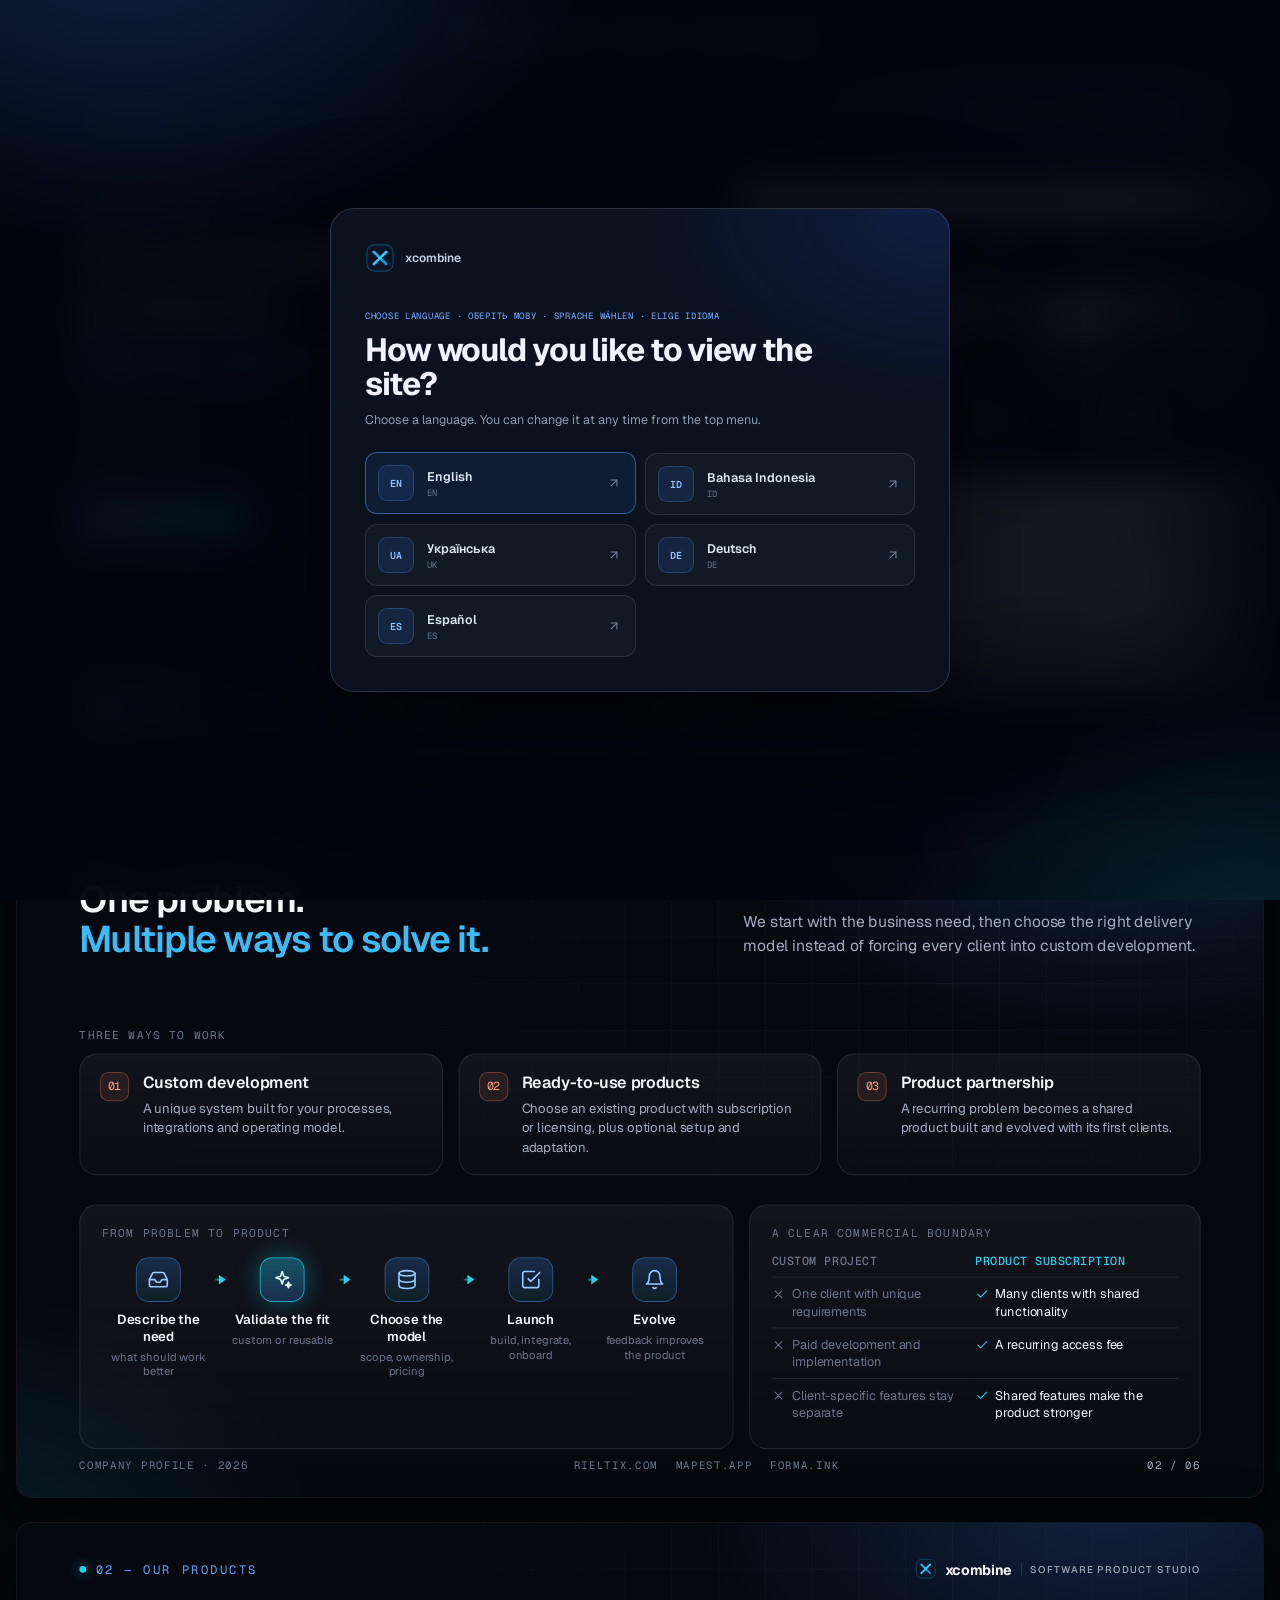
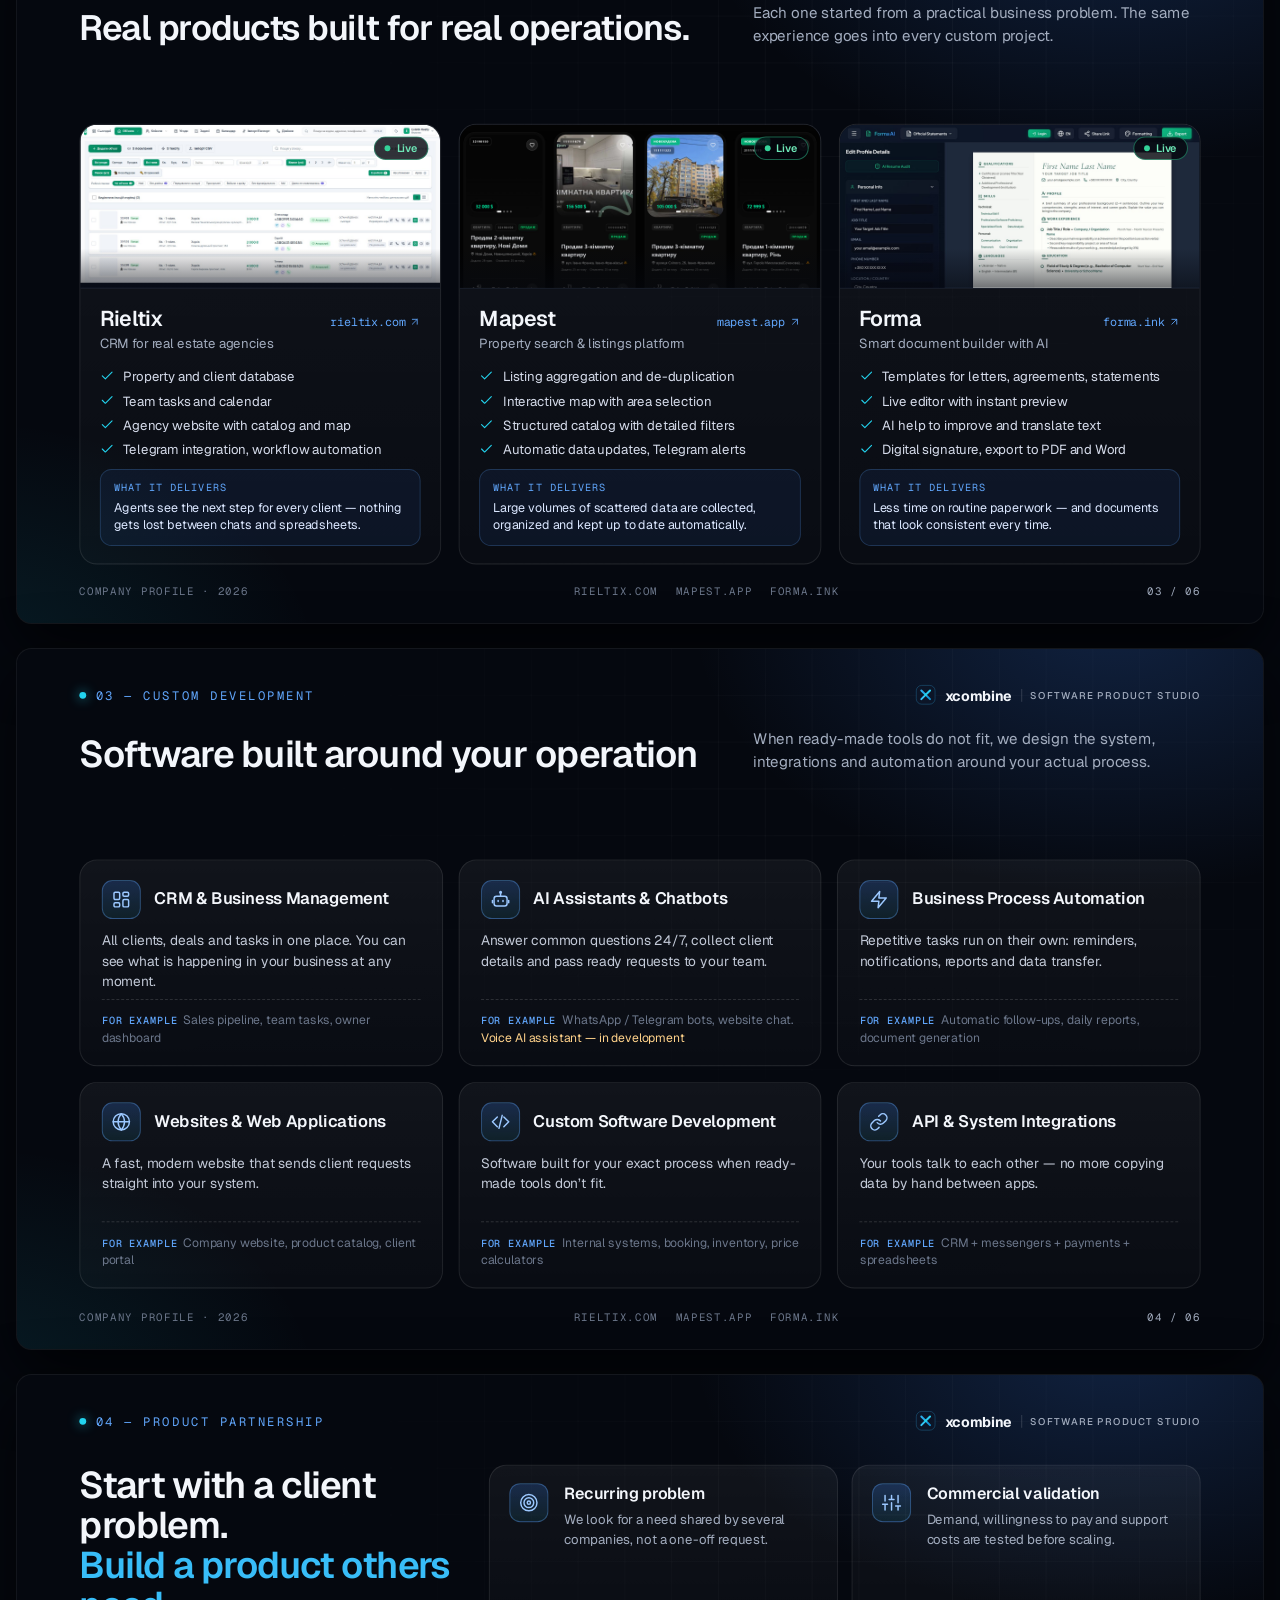
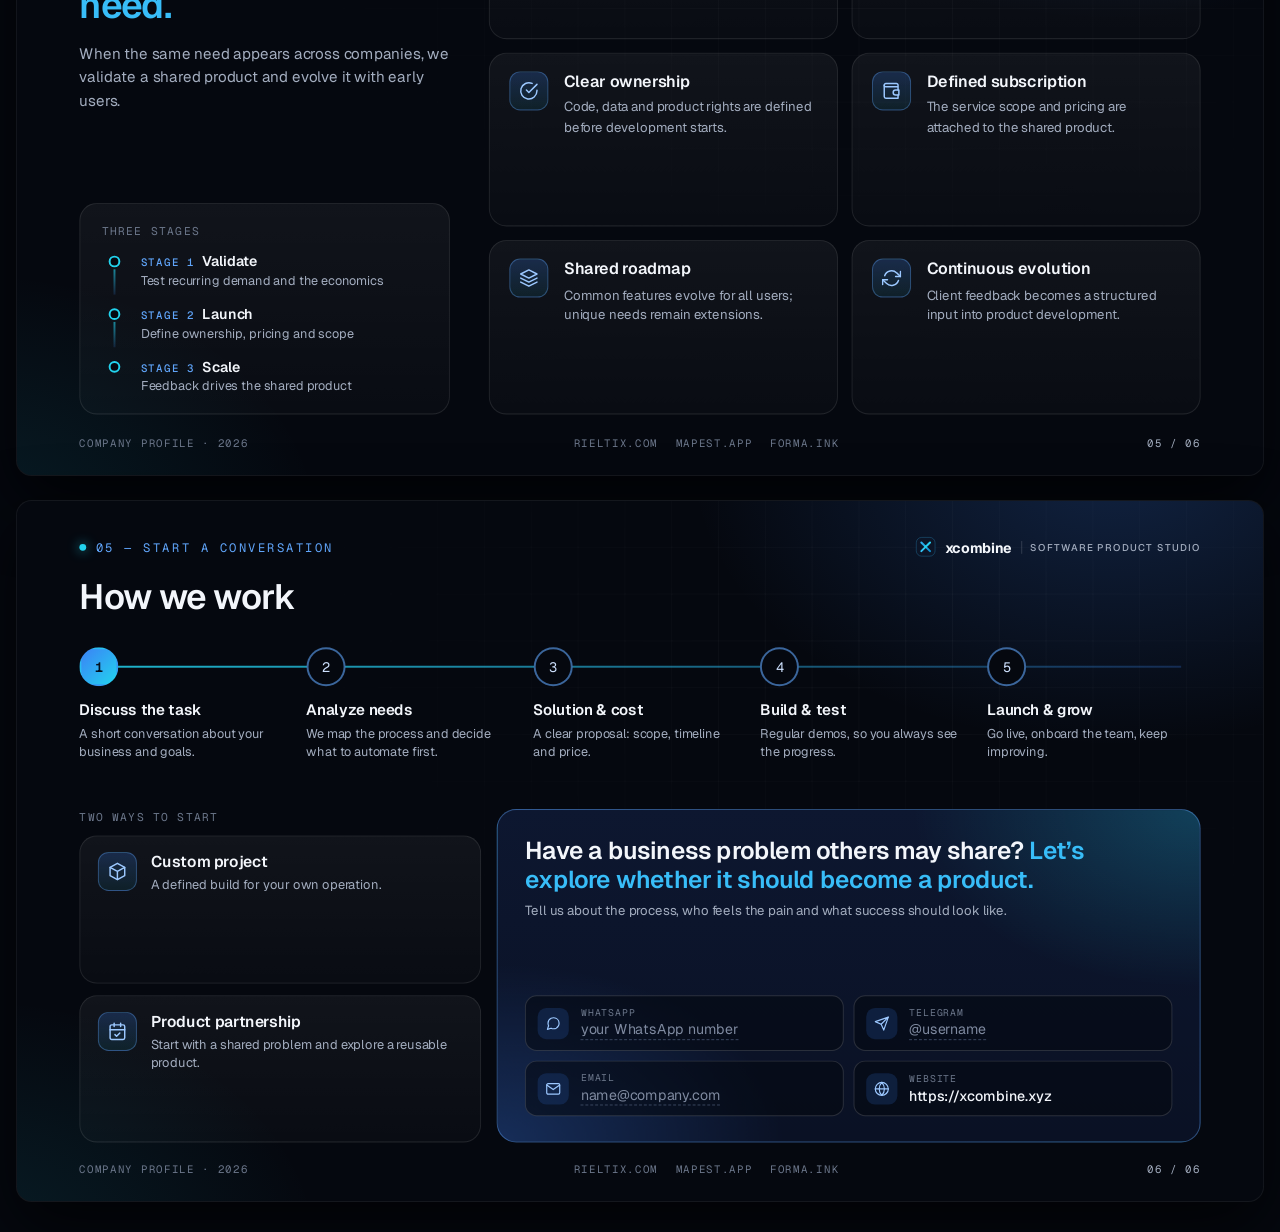
==== site/index.html @ 9ecd9ad3 "Reposition site as a software product studio" ====
<!doctype html>
<html lang="en"><head><meta charset="utf-8">
<meta name="viewport" content="width=device-width, initial-scale=1.0">
<title>xcombine — Company Profile (EN)</title>
<meta name="theme-color" content="#05080f">
<meta name="description" content="Explore ready-to-use software, order a custom solution, or help shape a new product built around your industry&#x27;s needs.">
<meta name="robots" content="index,follow,max-image-preview:large,max-snippet:-1,max-video-preview:-1">
<link rel="canonical" href="https://xcombine.xyz/">
<link rel="icon" href="assets/favicon.svg" type="image/svg+xml">
<link rel="manifest" href="assets/site.webmanifest">
<meta property="og:type" content="website">
<meta property="og:site_name" content="xcombine">
<meta property="og:title" content="xcombine — Company Profile (EN)">
<meta property="og:description" content="Explore ready-to-use software, order a custom solution, or help shape a new product built around your industry&#x27;s needs.">
<meta property="og:url" content="https://xcombine.xyz/">
<meta property="og:image" content="https://xcombine.xyz/assets/web/rieltix_crm.jpg">
<meta property="og:locale" content="en_US">
<meta name="twitter:card" content="summary_large_image">
<meta name="twitter:title" content="xcombine — Company Profile (EN)">
<meta name="twitter:description" content="Explore ready-to-use software, order a custom solution, or help shape a new product built around your industry&#x27;s needs.">
<meta name="twitter:image" content="https://xcombine.xyz/assets/web/rieltix_crm.jpg">
<link rel="alternate" hreflang="en" href="https://xcombine.xyz/"><link rel="alternate" hreflang="id" href="https://xcombine.xyz/id.html"><link rel="alternate" hreflang="uk" href="https://xcombine.xyz/uk.html"><link rel="alternate" hreflang="de" href="https://xcombine.xyz/de.html"><link rel="alternate" hreflang="es" href="https://xcombine.xyz/es.html"><link rel="alternate" hreflang="x-default" href="https://xcombine.xyz/">
<link rel="preconnect" href="https://fonts.googleapis.com"><link rel="preconnect" href="https://fonts.gstatic.com" crossorigin>
<link href="https://fonts.googleapis.com/css2?family=Geist:wght@300..800&family=Geist+Mono:wght@400;500;600&display=swap" rel="stylesheet">
<link rel="stylesheet" href="assets/style.css">
<link rel="stylesheet" href="assets/web.css">
<link rel="stylesheet" href="assets/editor.css">
</head>
<body>

<nav class="web-bar">
  <label class="language-select-wrap">
    <span class="sr-only">Language / Мова / Sprache / Idioma</span>
    <select id="language-select" aria-label="Language"><option value="index.html" data-code="en" selected>English</option><option value="id.html" data-code="id">Bahasa Indonesia</option><option value="uk.html" data-code="uk">Українська</option><option value="de.html" data-code="de">Deutsch</option><option value="es.html" data-code="es">Español</option></select>
  </label>
  <span class="sep"></span>
  <button type="button" id="edit-profile"><svg class="" viewBox="0 0 24 24" fill="none" stroke="currentColor" stroke-width="1.8" stroke-linecap="round" stroke-linejoin="round"><path d="M4 21v-7M4 10V3M12 21v-9M12 8V3M20 21v-5M20 12V3M1 14h6M9 8h6M17 16h6"/></svg><span>Edit</span></button>
  <span class="sep"></span>
  <button type="button" id="download-pdf" title="Откроется диалог печати. Выберите «Сохранить как PDF»."><svg class="" viewBox="0 0 24 24" fill="none" stroke="currentColor" stroke-width="1.8" stroke-linecap="round" stroke-linejoin="round"><path d="M21 15v4a2 2 0 0 1-2 2H5a2 2 0 0 1-2-2v-4"/><polyline points="7 10 12 15 17 10"/><line x1="12" y1="15" x2="12" y2="3"/></svg><span>PDF</span></button>
  <button type="button" id="download-word"><svg class="" viewBox="0 0 24 24" fill="none" stroke="currentColor" stroke-width="1.8" stroke-linecap="round" stroke-linejoin="round"><path d="M21 15v4a2 2 0 0 1-2 2H5a2 2 0 0 1-2-2v-4"/><polyline points="7 10 12 15 17 10"/><line x1="12" y1="15" x2="12" y2="3"/></svg><span>Word</span></button>
  <span class="sep"></span><a class="btn-cta" id="whatsapp-cta" hidden target="_blank" rel="noopener"><svg class="" viewBox="0 0 24 24" fill="none" stroke="currentColor" stroke-width="1.8" stroke-linecap="round" stroke-linejoin="round"><path d="M21 11.5a8.38 8.38 0 0 1-.9 3.8 8.5 8.5 0 0 1-7.6 4.7 8.38 8.38 0 0 1-3.8-.9L3 21l1.9-5.7a8.38 8.38 0 0 1-.9-3.8 8.5 8.5 0 0 1 4.7-7.6 8.38 8.38 0 0 1 3.8-.9h.5a8.48 8.48 0 0 1 8 8v.5z"/></svg><span>Chat on WhatsApp</span></a>
</nav>

<main class="deck-container">
  
<section class="page cover">
  <div class="bg-glow"></div><div class="bg-grid"></div>
  <header class="top"><div class="mark"><svg viewBox="0 0 32 32" fill="none" xmlns="http://www.w3.org/2000/svg"><defs><linearGradient id="xc-a" x1="4" y1="4" x2="28" y2="28" gradientUnits="userSpaceOnUse"><stop offset="0%" stop-color="#38bdf8"/><stop offset="100%" stop-color="#0284c7"/></linearGradient><linearGradient id="xc-b" x1="28" y1="4" x2="4" y2="28" gradientUnits="userSpaceOnUse"><stop offset="0%" stop-color="#22d3ee"/><stop offset="100%" stop-color="#38bdf8"/></linearGradient></defs><rect x="2" y="2" width="28" height="28" rx="8" fill="#0c1527" stroke="rgba(56, 189, 248, 0.3)" stroke-width="1.2"/><path d="M9.5 9.5L22.5 22.5" stroke="url(#xc-a)" stroke-width="3" stroke-linecap="round"/><path d="M22.5 9.5L18 14" stroke="url(#xc-b)" stroke-width="3" stroke-linecap="round"/><path d="M14 18L9.5 22.5" stroke="url(#xc-b)" stroke-width="3" stroke-linecap="round"/><circle cx="16" cy="16" r="2.2" fill="#22d3ee"/></svg><span class="brand-name">xcombine</span><span class="submark">software product studio</span></div>
    <div class="eyebrow" data-cover-eyebrow>Software · AI · Automation</div></header>
  <div class="left">
    <span class="chip"><span class="dot"></span>Software Product Studio</span>
    <h1 class="h1 long">Your business has a problem.<br><span class="grad">We build the solution.</span></h1>
    <div class="sub">Products / Engineering / Automation</div>
    <p class="lead">Explore ready-to-use software, order a custom solution, or help shape a new product built around your industry&#x27;s needs.</p>
    <div class="cover-actions">
      <a class="cover-button primary" href="#contact"><span data-cover-cta-primary>Discuss your idea</span><svg class="" viewBox="0 0 24 24" fill="none" stroke="currentColor" stroke-width="1.8" stroke-linecap="round" stroke-linejoin="round"><path d="M7 17 17 7"/><path d="M7 7h10v10"/></svg></a>
      <a class="cover-button secondary" href="#products"><span data-cover-cta-secondary>Explore products</span></a>
    </div>
    <div class="cover-trust"><span class="dot"></span><span data-cover-trust>Built for real operations. Designed to evolve.</span></div>
  </div>
  <div class="collage">
    <div class="frame f1"><div class="bar"><i></i><i></i><i></i><span>rieltix.com · catalog</span></div>
      <img src="assets/web/rieltix_site.jpg" alt="Rieltix"></div>
    <div class="frame f2"><div class="bar"><i></i><i></i><i></i><span>rieltix.com · CRM</span></div>
      <img src="assets/web/rieltix_crm.jpg" alt="Rieltix CRM"></div>
    <div class="phone ph"><img src="assets/web/mapest_mobile.jpg" alt="Mapest"></div>
  </div>
  <div class="fade-r"></div><div class="fade-b"></div>
  <div class="products"><div class="label">Ready-to-use products</div><div class="row"><a class="pill" href="https://rieltix.com/"><span class="pm r">R</span><span><b>Rieltix</b><small>Real estate CRM · rieltix.com</small></span><svg class="" viewBox="0 0 24 24" fill="none" stroke="currentColor" stroke-width="1.8" stroke-linecap="round" stroke-linejoin="round"><path d="M7 17 17 7"/><path d="M7 7h10v10"/></svg></a><a class="pill" href="https://mapest.app/"><span class="pm m">M</span><span><b>Mapest</b><small>Property platform · mapest.app</small></span><svg class="" viewBox="0 0 24 24" fill="none" stroke="currentColor" stroke-width="1.8" stroke-linecap="round" stroke-linejoin="round"><path d="M7 17 17 7"/><path d="M7 7h10v10"/></svg></a><a class="pill" href="https://forma.ink/"><span class="pm f">F</span><span><b>Forma</b><small>AI documents · forma.ink</small></span><svg class="" viewBox="0 0 24 24" fill="none" stroke="currentColor" stroke-width="1.8" stroke-linecap="round" stroke-linejoin="round"><path d="M7 17 17 7"/><path d="M7 7h10v10"/></svg></a></div></div>
</section>
<section class="page p2"><div class="bg-glow"></div><div class="bg-grid"></div><header class="top"><div class="eyebrow"><span class="dot"></span>01 — How we solve it</div><div class="mark"><svg viewBox="0 0 32 32" fill="none" xmlns="http://www.w3.org/2000/svg"><defs><linearGradient id="xc-a" x1="4" y1="4" x2="28" y2="28" gradientUnits="userSpaceOnUse"><stop offset="0%" stop-color="#38bdf8"/><stop offset="100%" stop-color="#0284c7"/></linearGradient><linearGradient id="xc-b" x1="28" y1="4" x2="4" y2="28" gradientUnits="userSpaceOnUse"><stop offset="0%" stop-color="#22d3ee"/><stop offset="100%" stop-color="#38bdf8"/></linearGradient></defs><rect x="2" y="2" width="28" height="28" rx="8" fill="#0c1527" stroke="rgba(56, 189, 248, 0.3)" stroke-width="1.2"/><path d="M9.5 9.5L22.5 22.5" stroke="url(#xc-a)" stroke-width="3" stroke-linecap="round"/><path d="M22.5 9.5L18 14" stroke="url(#xc-b)" stroke-width="3" stroke-linecap="round"/><path d="M14 18L9.5 22.5" stroke="url(#xc-b)" stroke-width="3" stroke-linecap="round"/><circle cx="16" cy="16" r="2.2" fill="#22d3ee"/></svg><span class="brand-name">xcombine</span><span class="submark">software product studio</span></div></header>
  <div class="head">
    <h2 class="h2">One problem.<br><span class="grad">Multiple ways to solve it.</span></h2>
    <p class="lead">We start with the business need, then choose the right delivery model instead of forcing every client into custom development.</p>
  </div>
  <div class="problems"><div class="label">Three ways to work</div><div class="grid"><div class="card prob"><span class="n">01</span><div><div class="h3">Custom development</div><p class="body">A unique system built for your processes, integrations and operating model.</p></div></div><div class="card prob"><span class="n">02</span><div><div class="h3">Ready-to-use products</div><p class="body">Choose an existing product with subscription or licensing, plus optional setup and adaptation.</p></div></div><div class="card prob"><span class="n">03</span><div><div class="h3">Product partnership</div><p class="body">A recurring problem becomes a shared product built and evolved with its first clients.</p></div></div></div></div>
  <div class="bottom">
    <div class="card flowcard"><div class="label">From problem to product</div><div class="flow"><div class="node"><div class="icon"><svg class="" viewBox="0 0 24 24" fill="none" stroke="currentColor" stroke-width="1.8" stroke-linecap="round" stroke-linejoin="round"><polyline points="22 12 16 12 14 15 10 15 8 12 2 12"/><path d="M5.45 5.11 2 12v6a2 2 0 0 0 2 2h16a2 2 0 0 0 2-2v-6l-3.45-6.89A2 2 0 0 0 16.76 4H7.24a2 2 0 0 0-1.79 1.11z"/></svg></div><b>Describe the need</b><small>what should work better</small></div><div class="arrow"></div><div class="node hl"><div class="icon"><svg class="" viewBox="0 0 24 24" fill="none" stroke="currentColor" stroke-width="1.8" stroke-linecap="round" stroke-linejoin="round"><path d="M12 3l1.8 5.2L19 10l-5.2 1.8L12 17l-1.8-5.2L5 10l5.2-1.8z"/><path d="M19 15l.8 2.2L22 18l-2.2.8L19 21l-.8-2.2L16 18l2.2-.8z"/></svg></div><b>Validate the fit</b><small>custom or reusable</small></div><div class="arrow"></div><div class="node"><div class="icon"><svg class="" viewBox="0 0 24 24" fill="none" stroke="currentColor" stroke-width="1.8" stroke-linecap="round" stroke-linejoin="round"><ellipse cx="12" cy="5" rx="9" ry="3"/><path d="M21 12c0 1.66-4 3-9 3s-9-1.34-9-3"/><path d="M3 5v14c0 1.66 4 3 9 3s9-1.34 9-3V5"/></svg></div><b>Choose the model</b><small>scope, ownership, pricing</small></div><div class="arrow"></div><div class="node"><div class="icon"><svg class="" viewBox="0 0 24 24" fill="none" stroke="currentColor" stroke-width="1.8" stroke-linecap="round" stroke-linejoin="round"><polyline points="9 11 12 14 22 4"/><path d="M21 12v7a2 2 0 0 1-2 2H5a2 2 0 0 1-2-2V5a2 2 0 0 1 2-2h11"/></svg></div><b>Launch</b><small>build, integrate, onboard</small></div><div class="arrow"></div><div class="node"><div class="icon"><svg class="" viewBox="0 0 24 24" fill="none" stroke="currentColor" stroke-width="1.8" stroke-linecap="round" stroke-linejoin="round"><path d="M18 8A6 6 0 0 0 6 8c0 7-3 9-3 9h18s-3-2-3-9"/><path d="M13.73 21a2 2 0 0 1-3.46 0"/></svg></div><b>Evolve</b><small>feedback improves the product</small></div></div></div>
    <div class="card cmpcard"><div class="label">A clear commercial boundary</div>
      <table class="cmp"><tr><th>Custom project</th><th class="good">Product subscription</th></tr><tr><td class="bad"><span><svg class="" viewBox="0 0 24 24" fill="none" stroke="currentColor" stroke-width="1.8" stroke-linecap="round" stroke-linejoin="round"><path d="M18 6 6 18M6 6l12 12"/></svg>One client with unique requirements</span></td><td class="good"><span style="color:var(--text)"><span style="color:var(--cyan)"><svg class="" viewBox="0 0 24 24" fill="none" stroke="currentColor" stroke-width="1.8" stroke-linecap="round" stroke-linejoin="round"><polyline points="20 6 9 17 4 12"/></svg></span>Many clients with shared functionality</span></td></tr><tr><td class="bad"><span><svg class="" viewBox="0 0 24 24" fill="none" stroke="currentColor" stroke-width="1.8" stroke-linecap="round" stroke-linejoin="round"><path d="M18 6 6 18M6 6l12 12"/></svg>Paid development and implementation</span></td><td class="good"><span style="color:var(--text)"><span style="color:var(--cyan)"><svg class="" viewBox="0 0 24 24" fill="none" stroke="currentColor" stroke-width="1.8" stroke-linecap="round" stroke-linejoin="round"><polyline points="20 6 9 17 4 12"/></svg></span>A recurring access fee</span></td></tr><tr><td class="bad"><span><svg class="" viewBox="0 0 24 24" fill="none" stroke="currentColor" stroke-width="1.8" stroke-linecap="round" stroke-linejoin="round"><path d="M18 6 6 18M6 6l12 12"/></svg>Client-specific features stay separate</span></td><td class="good"><span style="color:var(--text)"><span style="color:var(--cyan)"><svg class="" viewBox="0 0 24 24" fill="none" stroke="currentColor" stroke-width="1.8" stroke-linecap="round" stroke-linejoin="round"><polyline points="20 6 9 17 4 12"/></svg></span>Shared features make the product stronger</span></td></tr></table></div>
  </div>
<footer class="foot"><span>Company Profile · 2026</span><span class="links"><a href="https://rieltix.com/">rieltix.com</a><a href="https://mapest.app/">mapest.app</a><a href="https://forma.ink/">forma.ink</a></span><span class="num">02 / 06</span></footer></section>
<section class="page p3" id="products" data-product-page="0"><div class="bg-glow"></div><div class="bg-grid"></div><header class="top"><div class="eyebrow"><span class="dot"></span>02 — Our products</div><div class="mark"><svg viewBox="0 0 32 32" fill="none" xmlns="http://www.w3.org/2000/svg"><defs><linearGradient id="xc-a" x1="4" y1="4" x2="28" y2="28" gradientUnits="userSpaceOnUse"><stop offset="0%" stop-color="#38bdf8"/><stop offset="100%" stop-color="#0284c7"/></linearGradient><linearGradient id="xc-b" x1="28" y1="4" x2="4" y2="28" gradientUnits="userSpaceOnUse"><stop offset="0%" stop-color="#22d3ee"/><stop offset="100%" stop-color="#38bdf8"/></linearGradient></defs><rect x="2" y="2" width="28" height="28" rx="8" fill="#0c1527" stroke="rgba(56, 189, 248, 0.3)" stroke-width="1.2"/><path d="M9.5 9.5L22.5 22.5" stroke="url(#xc-a)" stroke-width="3" stroke-linecap="round"/><path d="M22.5 9.5L18 14" stroke="url(#xc-b)" stroke-width="3" stroke-linecap="round"/><path d="M14 18L9.5 22.5" stroke="url(#xc-b)" stroke-width="3" stroke-linecap="round"/><circle cx="16" cy="16" r="2.2" fill="#22d3ee"/></svg><span class="brand-name">xcombine</span><span class="submark">software product studio</span></div></header>
  <div class="head"><h2 class="h2">Real products built for real operations.</h2><p class="lead">Each one started from a practical business problem. The same experience goes into every custom project.</p></div>
  <div class="cards" style="grid-template-columns: repeat(3, 1fr);">
    <div class="card prod">
      <a class="shot" href="https://rieltix.com/"><img src="assets/web/rieltix_crm.jpg" alt="Rieltix">
        <span class="status"><i></i>Live</span></a>
      <div class="info">
        <div class="name"><b>Rieltix</b><a href="https://rieltix.com/">rieltix.com<svg class="" viewBox="0 0 24 24" fill="none" stroke="currentColor" stroke-width="1.8" stroke-linecap="round" stroke-linejoin="round"><path d="M7 17 17 7"/><path d="M7 7h10v10"/></svg></a></div>
        <div class="tag">CRM for real estate agencies</div>
        <ul><li><svg class="" viewBox="0 0 24 24" fill="none" stroke="currentColor" stroke-width="1.8" stroke-linecap="round" stroke-linejoin="round"><polyline points="20 6 9 17 4 12"/></svg><span>Property and client database</span></li><li><svg class="" viewBox="0 0 24 24" fill="none" stroke="currentColor" stroke-width="1.8" stroke-linecap="round" stroke-linejoin="round"><polyline points="20 6 9 17 4 12"/></svg><span>Team tasks and calendar</span></li><li><svg class="" viewBox="0 0 24 24" fill="none" stroke="currentColor" stroke-width="1.8" stroke-linecap="round" stroke-linejoin="round"><polyline points="20 6 9 17 4 12"/></svg><span>Agency website with catalog and map</span></li><li><svg class="" viewBox="0 0 24 24" fill="none" stroke="currentColor" stroke-width="1.8" stroke-linecap="round" stroke-linejoin="round"><polyline points="20 6 9 17 4 12"/></svg><span>Telegram integration, workflow automation</span></li></ul>
        <div class="benefit"><span class="label">What it delivers</span>Agents see the next step for every client — nothing gets lost between chats and spreadsheets.</div>
      </div>
    </div>
    <div class="card prod">
      <a class="shot" href="https://mapest.app/"><img src="assets/web/mapest_cards.jpg" alt="Mapest">
        <span class="status"><i></i>Live</span></a>
      <div class="info">
        <div class="name"><b>Mapest</b><a href="https://mapest.app/">mapest.app<svg class="" viewBox="0 0 24 24" fill="none" stroke="currentColor" stroke-width="1.8" stroke-linecap="round" stroke-linejoin="round"><path d="M7 17 17 7"/><path d="M7 7h10v10"/></svg></a></div>
        <div class="tag">Property search &amp; listings platform</div>
        <ul><li><svg class="" viewBox="0 0 24 24" fill="none" stroke="currentColor" stroke-width="1.8" stroke-linecap="round" stroke-linejoin="round"><polyline points="20 6 9 17 4 12"/></svg><span>Listing aggregation and de-duplication</span></li><li><svg class="" viewBox="0 0 24 24" fill="none" stroke="currentColor" stroke-width="1.8" stroke-linecap="round" stroke-linejoin="round"><polyline points="20 6 9 17 4 12"/></svg><span>Interactive map with area selection</span></li><li><svg class="" viewBox="0 0 24 24" fill="none" stroke="currentColor" stroke-width="1.8" stroke-linecap="round" stroke-linejoin="round"><polyline points="20 6 9 17 4 12"/></svg><span>Structured catalog with detailed filters</span></li><li><svg class="" viewBox="0 0 24 24" fill="none" stroke="currentColor" stroke-width="1.8" stroke-linecap="round" stroke-linejoin="round"><polyline points="20 6 9 17 4 12"/></svg><span>Automatic data updates, Telegram alerts</span></li></ul>
        <div class="benefit"><span class="label">What it delivers</span>Large volumes of scattered data are collected, organized and kept up to date automatically.</div>
      </div>
    </div>
    <div class="card prod">
      <a class="shot" href="https://forma.ink/"><img src="assets/web/forma_doc.jpg" alt="Forma">
        <span class="status"><i></i>Live</span></a>
      <div class="info">
        <div class="name"><b>Forma</b><a href="https://forma.ink/">forma.ink<svg class="" viewBox="0 0 24 24" fill="none" stroke="currentColor" stroke-width="1.8" stroke-linecap="round" stroke-linejoin="round"><path d="M7 17 17 7"/><path d="M7 7h10v10"/></svg></a></div>
        <div class="tag">Smart document builder with AI</div>
        <ul><li><svg class="" viewBox="0 0 24 24" fill="none" stroke="currentColor" stroke-width="1.8" stroke-linecap="round" stroke-linejoin="round"><polyline points="20 6 9 17 4 12"/></svg><span>Templates for letters, agreements, statements</span></li><li><svg class="" viewBox="0 0 24 24" fill="none" stroke="currentColor" stroke-width="1.8" stroke-linecap="round" stroke-linejoin="round"><polyline points="20 6 9 17 4 12"/></svg><span>Live editor with instant preview</span></li><li><svg class="" viewBox="0 0 24 24" fill="none" stroke="currentColor" stroke-width="1.8" stroke-linecap="round" stroke-linejoin="round"><polyline points="20 6 9 17 4 12"/></svg><span>AI help to improve and translate text</span></li><li><svg class="" viewBox="0 0 24 24" fill="none" stroke="currentColor" stroke-width="1.8" stroke-linecap="round" stroke-linejoin="round"><polyline points="20 6 9 17 4 12"/></svg><span>Digital signature, export to PDF and Word</span></li></ul>
        <div class="benefit"><span class="label">What it delivers</span>Less time on routine paperwork — and documents that look consistent every time.</div>
      </div>
    </div></div>
<footer class="foot"><span>Company Profile · 2026</span><span class="links"><a href="https://rieltix.com/">rieltix.com</a><a href="https://mapest.app/">mapest.app</a><a href="https://forma.ink/">forma.ink</a></span><span class="num">03 / 06</span></footer></section>
<section class="page p4"><div class="bg-glow"></div><div class="bg-grid"></div><header class="top"><div class="eyebrow"><span class="dot"></span>03 — Custom development</div><div class="mark"><svg viewBox="0 0 32 32" fill="none" xmlns="http://www.w3.org/2000/svg"><defs><linearGradient id="xc-a" x1="4" y1="4" x2="28" y2="28" gradientUnits="userSpaceOnUse"><stop offset="0%" stop-color="#38bdf8"/><stop offset="100%" stop-color="#0284c7"/></linearGradient><linearGradient id="xc-b" x1="28" y1="4" x2="4" y2="28" gradientUnits="userSpaceOnUse"><stop offset="0%" stop-color="#22d3ee"/><stop offset="100%" stop-color="#38bdf8"/></linearGradient></defs><rect x="2" y="2" width="28" height="28" rx="8" fill="#0c1527" stroke="rgba(56, 189, 248, 0.3)" stroke-width="1.2"/><path d="M9.5 9.5L22.5 22.5" stroke="url(#xc-a)" stroke-width="3" stroke-linecap="round"/><path d="M22.5 9.5L18 14" stroke="url(#xc-b)" stroke-width="3" stroke-linecap="round"/><path d="M14 18L9.5 22.5" stroke="url(#xc-b)" stroke-width="3" stroke-linecap="round"/><circle cx="16" cy="16" r="2.2" fill="#22d3ee"/></svg><span class="brand-name">xcombine</span><span class="submark">software product studio</span></div></header>
  <div class="head"><h2 class="h2">Software built around your operation</h2><p class="lead">When ready-made tools do not fit, we design the system, integrations and automation around your actual process.</p></div>
  <div class="grid"><div class="card svc"><div class="toprow"><div class="icon"><svg class="" viewBox="0 0 24 24" fill="none" stroke="currentColor" stroke-width="1.8" stroke-linecap="round" stroke-linejoin="round"><rect x="3" y="3" width="7" height="9" rx="1.5"/><rect x="14" y="3" width="7" height="5" rx="1.5"/><rect x="14" y="12" width="7" height="9" rx="1.5"/><rect x="3" y="16" width="7" height="5" rx="1.5"/></svg></div><div class="h3">CRM &amp; Business Management</div></div><p class="body">All clients, deals and tasks in one place. You can see what is happening in your business at any moment.</p><div class="ex"><b>For example</b>Sales pipeline, team tasks, owner dashboard</div></div><div class="card svc"><div class="toprow"><div class="icon"><svg class="" viewBox="0 0 24 24" fill="none" stroke="currentColor" stroke-width="1.8" stroke-linecap="round" stroke-linejoin="round"><rect x="4" y="8" width="16" height="12" rx="3"/><path d="M12 8V4"/><circle cx="12" cy="3" r="1"/><path d="M9 13v1.5M15 13v1.5"/><path d="M2 13v3M22 13v3"/></svg></div><div class="h3">AI Assistants &amp; Chatbots</div></div><p class="body">Answer common questions 24/7, collect client details and pass ready requests to your team.</p><div class="ex"><b>For example</b>WhatsApp / Telegram bots, website chat. <em>Voice AI assistant — in development</em></div></div><div class="card svc"><div class="toprow"><div class="icon"><svg class="" viewBox="0 0 24 24" fill="none" stroke="currentColor" stroke-width="1.8" stroke-linecap="round" stroke-linejoin="round"><path d="M13 2 3 14h9l-1 8 10-12h-9l1-8z"/></svg></div><div class="h3">Business Process Automation</div></div><p class="body">Repetitive tasks run on their own: reminders, notifications, reports and data transfer.</p><div class="ex"><b>For example</b>Automatic follow-ups, daily reports, document generation</div></div><div class="card svc"><div class="toprow"><div class="icon"><svg class="" viewBox="0 0 24 24" fill="none" stroke="currentColor" stroke-width="1.8" stroke-linecap="round" stroke-linejoin="round"><circle cx="12" cy="12" r="10"/><path d="M2 12h20"/><path d="M12 2a15.3 15.3 0 0 1 4 10 15.3 15.3 0 0 1-4 10 15.3 15.3 0 0 1-4-10 15.3 15.3 0 0 1 4-10z"/></svg></div><div class="h3">Websites &amp; Web Applications</div></div><p class="body">A fast, modern website that sends client requests straight into your system.</p><div class="ex"><b>For example</b>Company website, product catalog, client portal</div></div><div class="card svc"><div class="toprow"><div class="icon"><svg class="" viewBox="0 0 24 24" fill="none" stroke="currentColor" stroke-width="1.8" stroke-linecap="round" stroke-linejoin="round"><polyline points="16 18 22 12 16 6"/><polyline points="8 6 2 12 8 18"/><path d="M14 4l-4 16"/></svg></div><div class="h3">Custom Software Development</div></div><p class="body">Software built for your exact process when ready-made tools don’t fit.</p><div class="ex"><b>For example</b>Internal systems, booking, inventory, price calculators</div></div><div class="card svc"><div class="toprow"><div class="icon"><svg class="" viewBox="0 0 24 24" fill="none" stroke="currentColor" stroke-width="1.8" stroke-linecap="round" stroke-linejoin="round"><path d="M10 13a5 5 0 0 0 7.54.54l3-3a5 5 0 0 0-7.07-7.07l-1.72 1.71"/><path d="M14 11a5 5 0 0 0-7.54-.54l-3 3a5 5 0 0 0 7.07 7.07l1.71-1.71"/></svg></div><div class="h3">API &amp; System Integrations</div></div><p class="body">Your tools talk to each other — no more copying data by hand between apps.</p><div class="ex"><b>For example</b>CRM + messengers + payments + spreadsheets</div></div></div>
<footer class="foot"><span>Company Profile · 2026</span><span class="links"><a href="https://rieltix.com/">rieltix.com</a><a href="https://mapest.app/">mapest.app</a><a href="https://forma.ink/">forma.ink</a></span><span class="num">04 / 06</span></footer></section>
<section class="page p5"><div class="bg-glow"></div><div class="bg-grid"></div><header class="top"><div class="eyebrow"><span class="dot"></span>04 — Product partnership</div><div class="mark"><svg viewBox="0 0 32 32" fill="none" xmlns="http://www.w3.org/2000/svg"><defs><linearGradient id="xc-a" x1="4" y1="4" x2="28" y2="28" gradientUnits="userSpaceOnUse"><stop offset="0%" stop-color="#38bdf8"/><stop offset="100%" stop-color="#0284c7"/></linearGradient><linearGradient id="xc-b" x1="28" y1="4" x2="4" y2="28" gradientUnits="userSpaceOnUse"><stop offset="0%" stop-color="#22d3ee"/><stop offset="100%" stop-color="#38bdf8"/></linearGradient></defs><rect x="2" y="2" width="28" height="28" rx="8" fill="#0c1527" stroke="rgba(56, 189, 248, 0.3)" stroke-width="1.2"/><path d="M9.5 9.5L22.5 22.5" stroke="url(#xc-a)" stroke-width="3" stroke-linecap="round"/><path d="M22.5 9.5L18 14" stroke="url(#xc-b)" stroke-width="3" stroke-linecap="round"/><path d="M14 18L9.5 22.5" stroke="url(#xc-b)" stroke-width="3" stroke-linecap="round"/><circle cx="16" cy="16" r="2.2" fill="#22d3ee"/></svg><span class="brand-name">xcombine</span><span class="submark">software product studio</span></div></header>
  <div class="leftcol">
    <h2 class="h2">Start with a client problem.<br><span class="grad">Build a product others need.</span></h2>
    <p class="lead">When the same need appears across companies, we validate a shared product and evolve it with early users.</p>
    <div class="card phases"><div class="label" style="margin-bottom:14px">Three stages</div><div class="phase"><div class="dotc"><i></i></div><div><div class="t"><span>Stage 1</span>Validate</div><div class="d">Test recurring demand and the economics</div></div></div><div class="phase"><div class="dotc"><i></i></div><div><div class="t"><span>Stage 2</span>Launch</div><div class="d">Define ownership, pricing and scope</div></div></div><div class="phase"><div class="dotc"><i></i></div><div><div class="t"><span>Stage 3</span>Scale</div><div class="d">Feedback drives the shared product</div></div></div></div>
  </div>
  <div class="grid"><div class="card ben"><div class="icon"><svg class="" viewBox="0 0 24 24" fill="none" stroke="currentColor" stroke-width="1.8" stroke-linecap="round" stroke-linejoin="round"><circle cx="12" cy="12" r="10"/><circle cx="12" cy="12" r="6"/><circle cx="12" cy="12" r="2"/></svg></div><div><div class="h3">Recurring problem</div><p class="body">We look for a need shared by several companies, not a one-off request.</p></div></div><div class="card ben"><div class="icon"><svg class="" viewBox="0 0 24 24" fill="none" stroke="currentColor" stroke-width="1.8" stroke-linecap="round" stroke-linejoin="round"><path d="M4 21v-7M4 10V3M12 21v-9M12 8V3M20 21v-5M20 12V3M1 14h6M9 8h6M17 16h6"/></svg></div><div><div class="h3">Commercial validation</div><p class="body">Demand, willingness to pay and support costs are tested before scaling.</p></div></div><div class="card ben"><div class="icon"><svg class="" viewBox="0 0 24 24" fill="none" stroke="currentColor" stroke-width="1.8" stroke-linecap="round" stroke-linejoin="round"><path d="M22 11.08V12a10 10 0 1 1-5.93-9.14"/><polyline points="22 4 12 14.01 9 11.01"/></svg></div><div><div class="h3">Clear ownership</div><p class="body">Code, data and product rights are defined before development starts.</p></div></div><div class="card ben"><div class="icon"><svg class="" viewBox="0 0 24 24" fill="none" stroke="currentColor" stroke-width="1.8" stroke-linecap="round" stroke-linejoin="round"><path d="M20 7V5a2 2 0 0 0-2-2H5a2 2 0 0 0 0 4h15v4"/><path d="M3 5v14a2 2 0 0 0 2 2h15v-4"/><path d="M17 11h4v6h-4a3 3 0 0 1 0-6z"/></svg></div><div><div class="h3">Defined subscription</div><p class="body">The service scope and pricing are attached to the shared product.</p></div></div><div class="card ben"><div class="icon"><svg class="" viewBox="0 0 24 24" fill="none" stroke="currentColor" stroke-width="1.8" stroke-linecap="round" stroke-linejoin="round"><polygon points="12 2 2 7 12 12 22 7 12 2"/><polyline points="2 17 12 22 22 17"/><polyline points="2 12 12 17 22 12"/></svg></div><div><div class="h3">Shared roadmap</div><p class="body">Common features evolve for all users; unique needs remain extensions.</p></div></div><div class="card ben"><div class="icon"><svg class="" viewBox="0 0 24 24" fill="none" stroke="currentColor" stroke-width="1.8" stroke-linecap="round" stroke-linejoin="round"><polyline points="23 4 23 10 17 10"/><polyline points="1 20 1 14 7 14"/><path d="M3.51 9a9 9 0 0 1 14.85-3.36L23 10M1 14l4.64 4.36A9 9 0 0 0 20.49 15"/></svg></div><div><div class="h3">Continuous evolution</div><p class="body">Client feedback becomes a structured input into product development.</p></div></div></div>
<footer class="foot"><span>Company Profile · 2026</span><span class="links"><a href="https://rieltix.com/">rieltix.com</a><a href="https://mapest.app/">mapest.app</a><a href="https://forma.ink/">forma.ink</a></span><span class="num">05 / 06</span></footer></section>
<section class="page p6" id="contact"><div class="bg-glow"></div><div class="bg-grid"></div><header class="top"><div class="eyebrow"><span class="dot"></span>05 — Start a conversation</div><div class="mark"><svg viewBox="0 0 32 32" fill="none" xmlns="http://www.w3.org/2000/svg"><defs><linearGradient id="xc-a" x1="4" y1="4" x2="28" y2="28" gradientUnits="userSpaceOnUse"><stop offset="0%" stop-color="#38bdf8"/><stop offset="100%" stop-color="#0284c7"/></linearGradient><linearGradient id="xc-b" x1="28" y1="4" x2="4" y2="28" gradientUnits="userSpaceOnUse"><stop offset="0%" stop-color="#22d3ee"/><stop offset="100%" stop-color="#38bdf8"/></linearGradient></defs><rect x="2" y="2" width="28" height="28" rx="8" fill="#0c1527" stroke="rgba(56, 189, 248, 0.3)" stroke-width="1.2"/><path d="M9.5 9.5L22.5 22.5" stroke="url(#xc-a)" stroke-width="3" stroke-linecap="round"/><path d="M22.5 9.5L18 14" stroke="url(#xc-b)" stroke-width="3" stroke-linecap="round"/><path d="M14 18L9.5 22.5" stroke="url(#xc-b)" stroke-width="3" stroke-linecap="round"/><circle cx="16" cy="16" r="2.2" fill="#22d3ee"/></svg><span class="brand-name">xcombine</span><span class="submark">software product studio</span></div></header>
  <div class="title"><h2 class="h2">How we work</h2></div>
  <div class="steps"><div class="step"><div class="num">1</div><b>Discuss the task</b><p>A short conversation about your business and goals.</p></div><div class="step"><div class="num">2</div><b>Analyze needs</b><p>We map the process and decide what to automate first.</p></div><div class="step"><div class="num">3</div><b>Solution &amp; cost</b><p>A clear proposal: scope, timeline and price.</p></div><div class="step"><div class="num">4</div><b>Build &amp; test</b><p>Regular demos, so you always see the progress.</p></div><div class="step"><div class="num">5</div><b>Launch &amp; grow</b><p>Go live, onboard the team, keep improving.</p></div></div>
  <div class="bottom">
    <div class="models"><div class="label">Two ways to start</div><div class="card model"><div class="icon"><svg class="" viewBox="0 0 24 24" fill="none" stroke="currentColor" stroke-width="1.8" stroke-linecap="round" stroke-linejoin="round"><path d="M12 2l9 5v10l-9 5-9-5V7z"/><path d="M12 22V12M21 7l-9 5-9-5"/></svg></div><div><div class="h3">Custom project</div><p class="body">A defined build for your own operation.</p></div></div><div class="card model"><div class="icon"><svg class="" viewBox="0 0 24 24" fill="none" stroke="currentColor" stroke-width="1.8" stroke-linecap="round" stroke-linejoin="round"><rect x="3" y="4" width="18" height="18" rx="2"/><path d="M16 2v4M8 2v4M3 10h18"/><path d="m9 16 2 2 4-4"/></svg></div><div><div class="h3">Product partnership</div><p class="body">Start with a shared problem and explore a reusable product.</p></div></div></div>
    <div class="cta">
      <div class="q">Have a business problem others may share? <span class="grad">Let’s explore whether it should become a product.</span></div>
      <p class="note">Tell us about the process, who feels the pain and what success should look like.</p>
      <div class="contacts"><div class="contact"><div class="ci"><svg class="" viewBox="0 0 24 24" fill="none" stroke="currentColor" stroke-width="1.8" stroke-linecap="round" stroke-linejoin="round"><path d="M21 11.5a8.38 8.38 0 0 1-.9 3.8 8.5 8.5 0 0 1-7.6 4.7 8.38 8.38 0 0 1-3.8-.9L3 21l1.9-5.7a8.38 8.38 0 0 1-.9-3.8 8.5 8.5 0 0 1 4.7-7.6 8.38 8.38 0 0 1 3.8-.9h.5a8.48 8.48 0 0 1 8 8v.5z"/></svg></div><div><small>WhatsApp</small><b class="ph">your WhatsApp number</b></div></div><div class="contact"><div class="ci"><svg class="" viewBox="0 0 24 24" fill="none" stroke="currentColor" stroke-width="1.8" stroke-linecap="round" stroke-linejoin="round"><path d="M22 2 11 13"/><path d="M22 2 15 22l-4-9-9-4 20-7z"/></svg></div><div><small>Telegram</small><b class="ph">@username</b></div></div><div class="contact"><div class="ci"><svg class="" viewBox="0 0 24 24" fill="none" stroke="currentColor" stroke-width="1.8" stroke-linecap="round" stroke-linejoin="round"><rect x="2" y="4" width="20" height="16" rx="2"/><polyline points="22,6 12,13 2,6"/></svg></div><div><small>Email</small><b class="ph">name@company.com</b></div></div><a class="contact" href="https://xcombine.xyz"><div class="ci"><svg class="" viewBox="0 0 24 24" fill="none" stroke="currentColor" stroke-width="1.8" stroke-linecap="round" stroke-linejoin="round"><circle cx="12" cy="12" r="10"/><path d="M2 12h20"/><path d="M12 2a15.3 15.3 0 0 1 4 10 15.3 15.3 0 0 1-4 10 15.3 15.3 0 0 1-4-10 15.3 15.3 0 0 1 4-10z"/></svg></div><div><small>Website</small><b>https://xcombine.xyz</b></div></a></div>
    </div>
  </div>
<footer class="foot"><span>Company Profile · 2026</span><span class="links"><a href="https://rieltix.com/">rieltix.com</a><a href="https://mapest.app/">mapest.app</a><a href="https://forma.ink/">forma.ink</a></span><span class="num">06 / 06</span></footer></section>
</main>

<div class="language-gate" id="language-gate" hidden>
  <div class="language-gate-card" role="dialog" aria-modal="true" aria-labelledby="language-gate-title">
    <div class="language-gate-brand"><svg viewBox="0 0 32 32" fill="none" xmlns="http://www.w3.org/2000/svg"><defs><linearGradient id="xc-a" x1="4" y1="4" x2="28" y2="28" gradientUnits="userSpaceOnUse"><stop offset="0%" stop-color="#38bdf8"/><stop offset="100%" stop-color="#0284c7"/></linearGradient><linearGradient id="xc-b" x1="28" y1="4" x2="4" y2="28" gradientUnits="userSpaceOnUse"><stop offset="0%" stop-color="#22d3ee"/><stop offset="100%" stop-color="#38bdf8"/></linearGradient></defs><rect x="2" y="2" width="28" height="28" rx="8" fill="#0c1527" stroke="rgba(56, 189, 248, 0.3)" stroke-width="1.2"/><path d="M9.5 9.5L22.5 22.5" stroke="url(#xc-a)" stroke-width="3" stroke-linecap="round"/><path d="M22.5 9.5L18 14" stroke="url(#xc-b)" stroke-width="3" stroke-linecap="round"/><path d="M14 18L9.5 22.5" stroke="url(#xc-b)" stroke-width="3" stroke-linecap="round"/><circle cx="16" cy="16" r="2.2" fill="#22d3ee"/></svg><span>Company Profile</span></div>
    <span class="language-gate-kicker">Choose language · Оберіть мову · Sprache wählen · Elige idioma</span>
    <h2 id="language-gate-title">How would you like to view the site?</h2>
    <p>Choose a language. You can change it at any time from the top menu.</p>
    <div class="language-grid"><a class="language-choice" href="index.html" data-language-choice="en"><span class="language-code">EN</span><span><b>English</b><small>EN</small></span><svg class="" viewBox="0 0 24 24" fill="none" stroke="currentColor" stroke-width="1.8" stroke-linecap="round" stroke-linejoin="round"><path d="M7 17 17 7"/><path d="M7 7h10v10"/></svg></a><a class="language-choice" href="id.html" data-language-choice="id"><span class="language-code">ID</span><span><b>Bahasa Indonesia</b><small>ID</small></span><svg class="" viewBox="0 0 24 24" fill="none" stroke="currentColor" stroke-width="1.8" stroke-linecap="round" stroke-linejoin="round"><path d="M7 17 17 7"/><path d="M7 7h10v10"/></svg></a><a class="language-choice" href="uk.html" data-language-choice="uk"><span class="language-code">UA</span><span><b>Українська</b><small>UK</small></span><svg class="" viewBox="0 0 24 24" fill="none" stroke="currentColor" stroke-width="1.8" stroke-linecap="round" stroke-linejoin="round"><path d="M7 17 17 7"/><path d="M7 7h10v10"/></svg></a><a class="language-choice" href="de.html" data-language-choice="de"><span class="language-code">DE</span><span><b>Deutsch</b><small>DE</small></span><svg class="" viewBox="0 0 24 24" fill="none" stroke="currentColor" stroke-width="1.8" stroke-linecap="round" stroke-linejoin="round"><path d="M7 17 17 7"/><path d="M7 7h10v10"/></svg></a><a class="language-choice" href="es.html" data-language-choice="es"><span class="language-code">ES</span><span><b>Español</b><small>ES</small></span><svg class="" viewBox="0 0 24 24" fill="none" stroke="currentColor" stroke-width="1.8" stroke-linecap="round" stroke-linejoin="round"><path d="M7 17 17 7"/><path d="M7 7h10v10"/></svg></a></div>
  </div>
</div>

<script id="profile-config" type="application/json">{"version": 1, "lang": "en", "brand": "xcombine", "logo": "", "descriptor": "Independent Software Studio", "docLabel": "Company Profile", "year": "2026", "contacts": {"whatsapp": "", "telegram": "", "email": "", "website": "https://xcombine.xyz"}, "products": [{"id": "rieltix", "name": "Rieltix", "url": "https://rieltix.com/", "shot": "rieltix_crm.jpg", "coverSub": "Real estate CRM", "status": "Live", "tag": "CRM for real estate agencies", "features": ["Property and client database", "Team tasks and calendar", "Agency website with catalog and map", "Telegram integration, workflow automation"], "benefit": "Agents see the next step for every client — nothing gets lost between chats and spreadsheets.", "badgeColor": "r"}, {"id": "mapest", "name": "Mapest", "url": "https://mapest.app/", "shot": "mapest_cards.jpg", "coverSub": "Property platform", "status": "Live", "tag": "Property search & listings platform", "features": ["Listing aggregation and de-duplication", "Interactive map with area selection", "Structured catalog with detailed filters", "Automatic data updates, Telegram alerts"], "benefit": "Large volumes of scattered data are collected, organized and kept up to date automatically.", "badgeColor": "m"}, {"id": "forma", "name": "Forma", "url": "https://forma.ink/", "shot": "forma_doc.jpg", "coverSub": "AI documents", "status": "Live", "tag": "Smart document builder with AI", "features": ["Templates for letters, agreements, statements", "Live editor with instant preview", "AI help to improve and translate text", "Digital signature, export to PDF and Word"], "benefit": "Less time on routine paperwork — and documents that look consistent every time.", "badgeColor": "f"}], "text": {"lang": "en", "descriptor": "Independent Software Studio", "brand_submark": "software product studio", "doc_label": "Company Profile", "year": "2026", "cover_chip": "Software Product Studio", "cover_eyebrow": "Software · AI · Automation", "cover_title_a": "Your business has a problem.", "cover_title_b": "We build the solution.", "cover_sub": "Products / Engineering / Automation", "cover_lead": "Explore ready-to-use software, order a custom solution, or help shape a new product built around your industry's needs.", "cover_cta_primary": "Discuss your idea", "cover_cta_secondary": "Explore products", "cover_trust": "Built for real operations. Designed to evolve.", "cover_products_label": "Ready-to-use products", "p2_eyebrow": "01 — How we solve it", "p2_title_a": "One problem.", "p2_title_b": "Multiple ways to solve it.", "p2_lead": "We start with the business need, then choose the right delivery model instead of forcing every client into custom development.", "p2_problems_label": "Three ways to work", "p2_problems": [["Custom development", "A unique system built for your processes, integrations and operating model."], ["Ready-to-use products", "Choose an existing product with subscription or licensing, plus optional setup and adaptation."], ["Product partnership", "A recurring problem becomes a shared product built and evolved with its first clients."]], "p2_flow_label": "From problem to product", "p2_flow": [["Describe the need", "what should work better"], ["Validate the fit", "custom or reusable"], ["Choose the model", "scope, ownership, pricing"], ["Launch", "build, integrate, onboard"], ["Evolve", "feedback improves the product"]], "p2_cmp_label": "A clear commercial boundary", "p2_cmp_head": ["Custom project", "Product subscription"], "p2_cmp": [["One client with unique requirements", "Many clients with shared functionality"], ["Paid development and implementation", "A recurring access fee"], ["Client-specific features stay separate", "Shared features make the product stronger"]], "p3_eyebrow": "02 — Our products", "p3_title": "Real products built for real operations.", "p3_title_continued": "More products built for real business needs.", "p3_lead": "Each one started from a practical business problem. The same experience goes into every custom project.", "benefit_label": "What it delivers", "p4_eyebrow": "03 — Custom development", "p4_title": "Software built around your operation", "p4_lead": "When ready-made tools do not fit, we design the system, integrations and automation around your actual process.", "example_label": "For example", "services": [["crm", "CRM & Business Management", "All clients, deals and tasks in one place. You can see what is happening in your business at any moment.", "Sales pipeline, team tasks, owner dashboard"], ["bot", "AI Assistants & Chatbots", "Answer common questions 24/7, collect client details and pass ready requests to your team.", "WhatsApp / Telegram bots, website chat. Voice AI assistant — in development"], ["zap", "Business Process Automation", "Repetitive tasks run on their own: reminders, notifications, reports and data transfer.", "Automatic follow-ups, daily reports, document generation"], ["globe", "Websites & Web Applications", "A fast, modern website that sends client requests straight into your system.", "Company website, product catalog, client portal"], ["code", "Custom Software Development", "Software built for your exact process when ready-made tools don’t fit.", "Internal systems, booking, inventory, price calculators"], ["link", "API & System Integrations", "Your tools talk to each other — no more copying data by hand between apps.", "CRM + messengers + payments + spreadsheets"]], "p5_eyebrow": "04 — Product partnership", "p5_title_a": "Start with a client problem.", "p5_title_b": "Build a product others need.", "p5_lead": "When the same need appears across companies, we validate a shared product and evolve it with early users.", "p5_phases_label": "Three stages", "p5_phases": [["Stage 1", "Validate", "Test recurring demand and the economics"], ["Stage 2", "Launch", "Define ownership, pricing and scope"], ["Stage 3", "Scale", "Feedback drives the shared product"]], "benefits": [["target", "Recurring problem", "We look for a need shared by several companies, not a one-off request."], ["sliders", "Commercial validation", "Demand, willingness to pay and support costs are tested before scaling."], ["check", "Clear ownership", "Code, data and product rights are defined before development starts."], ["wallet", "Defined subscription", "The service scope and pricing are attached to the shared product."], ["layers", "Shared roadmap", "Common features evolve for all users; unique needs remain extensions."], ["refresh", "Continuous evolution", "Client feedback becomes a structured input into product development."]], "p6_eyebrow": "05 — Start a conversation", "p6_title": "How we work", "steps": [["Discuss the task", "A short conversation about your business and goals."], ["Analyze needs", "We map the process and decide what to automate first."], ["Solution & cost", "A clear proposal: scope, timeline and price."], ["Build & test", "Regular demos, so you always see the progress."], ["Launch & grow", "Go live, onboard the team, keep improving."]], "models_label": "Two ways to start", "models": [["Custom project", "A defined build for your own operation."], ["Product partnership", "Start with a shared problem and explore a reusable product."]], "cta_a": "Have a business problem others may share?", "cta_b": "Let’s explore whether it should become a product.", "cta_note": "Tell us about the process, who feels the pain and what success should look like.", "contact_labels": {"whatsapp": "WhatsApp", "telegram": "Telegram", "email": "Email", "website": "Website"}, "contact_placeholders": {"whatsapp": "your WhatsApp number", "telegram": "@username", "email": "name@company.com", "website": "your-website.com"}, "ui_download_pdf": "Download PDF", "ui_whatsapp_chat": "Chat on WhatsApp", "ui_edit": "Edit", "ui_more_projects": "More projects", "ui_view_portfolio": "View portfolio", "word_empty_portfolio": "Add your first project through the website editor.", "word_empty_contacts": "Add your contact details through the website editor.", "word_contacts_label": "Contacts"}}</script>
<script id="organization-schema" type="application/ld+json">{"@context": "https://schema.org", "@type": "ProfessionalService", "@id": "https://xcombine.xyz/#organization", "name": "xcombine", "url": "https://xcombine.xyz/", "description": "Explore ready-to-use software, order a custom solution, or help shape a new product built around your industry's needs.", "logo": "https://xcombine.xyz/assets/favicon.svg", "image": "https://xcombine.xyz/assets/web/rieltix_crm.jpg", "areaServed": "Worldwide", "knowsLanguage": ["en", "id", "uk", "de", "es"], "serviceType": ["CRM & Business Management", "AI Assistants & Chatbots", "Business Process Automation", "Websites & Web Applications", "Custom Software Development", "API & System Integrations"], "hasOfferCatalog": {"@type": "OfferCatalog", "name": "Three ways to work", "itemListElement": [{"@type": "Offer", "itemOffered": {"@type": "Service", "name": "Custom development", "description": "A unique system built for your processes, integrations and operating model."}}, {"@type": "Offer", "itemOffered": {"@type": "Service", "name": "Ready-to-use products", "description": "Choose an existing product with subscription or licensing, plus optional setup and adaptation."}}, {"@type": "Offer", "itemOffered": {"@type": "Service", "name": "Product partnership", "description": "A recurring problem becomes a shared product built and evolved with its first clients."}}]}}</script>
<script src="assets/docx.iife.js"></script>
<script src="assets/app.js"></script>
<script>
  function rescale() {
    const w = window.innerWidth;
    const pages = document.querySelectorAll('.deck-container .page');
    if (w < 1320 && w >= 768) {
      const scale = (w - 32) / 1280;
      pages.forEach(p => {
        p.style.transform = `scale(${scale})`;
        p.style.marginBottom = `${-(720 * (1 - scale))}px`;
      });
    } else if (w < 768) {
      const scale = (w - 24) / 1280;
      pages.forEach(p => {
        p.style.transform = `scale(${scale})`;
        p.style.marginBottom = `${-(720 * (1 - scale))}px`;
      });
    } else {
      pages.forEach(p => {
        p.style.transform = 'none';
        p.style.marginBottom = '0';
      });
    }
  }
  window.rescaleProfileDeck = rescale;
  window.addEventListener('resize', rescale);
  window.addEventListener('load', rescale);
  rescale();
</script>

</body></html>
---- site/assets/style.css ----
/* Company Profile — Premium Tech / Modern SaaS. Page = 1280 x 720 CSS px (16:9). */
:root {
  --bg: #05080f;
  --bg-2: #0a1020;
  --card: rgba(255, 255, 255, 0.035);
  --card-2: rgba(255, 255, 255, 0.055);
  --line: rgba(255, 255, 255, 0.09);
  --line-2: rgba(255, 255, 255, 0.14);
  --text: #f3f6fb;
  --muted: #a3adbf;
  --dim: #6b768a;
  --blue: #3b82f6;
  --blue-2: #60a5fa;
  --cyan: #22d3ee;
  --grad: linear-gradient(92deg, #6aa8ff 0%, #3b82f6 35%, #22d3ee 100%);
  --pad-x: 64px;
  --pad-y: 48px;
}

@page { size: 1280px 720px; margin: 0; }

* { box-sizing: border-box; margin: 0; padding: 0; }

html, body {
  background: var(--bg);
  color: var(--text);
  font-family: "Geist", "Inter", "Segoe UI", Arial, sans-serif;
  -webkit-font-smoothing: antialiased;
  -webkit-print-color-adjust: exact;
  print-color-adjust: exact;
}

a { color: inherit; text-decoration: none; }

.page {
  position: relative;
  width: 1280px;
  height: 720px;
  overflow: hidden;
  background: var(--bg);
  page-break-after: always;
  break-after: page;
}
.page:last-child { page-break-after: auto; break-after: auto; }

/* ---------- background layers ---------- */
.bg-glow {
  position: absolute; inset: 0; pointer-events: none;
  background:
    radial-gradient(620px 420px at 88% -6%, rgba(59, 130, 246, 0.22), transparent 70%),
    radial-gradient(520px 380px at -4% 108%, rgba(34, 211, 238, 0.11), transparent 70%);
}
.bg-grid {
  position: absolute; inset: 0; pointer-events: none;
  background-image:
    linear-gradient(rgba(255, 255, 255, 0.035) 1px, transparent 1px),
    linear-gradient(90deg, rgba(255, 255, 255, 0.035) 1px, transparent 1px);
  background-size: 48px 48px;
  background-position: -1px -1px;
  -webkit-mask-image: radial-gradient(900px 520px at 70% 20%, #000 0%, transparent 75%);
  mask-image: radial-gradient(900px 520px at 70% 20%, #000 0%, transparent 75%);
}

/* ---------- chrome: header + footer ---------- */
.top {
  position: absolute; left: var(--pad-x); right: var(--pad-x); top: 36px;
  display: flex; justify-content: space-between; align-items: center;
  z-index: 5;
}
.eyebrow {
  font-family: "Geist Mono", ui-monospace, monospace;
  font-size: 12.5px; letter-spacing: 0.14em; text-transform: uppercase;
  color: var(--blue-2);
  display: flex; align-items: center; gap: 10px;
}
.eyebrow .dot {
  width: 7px; height: 7px; border-radius: 50%;
  background: var(--cyan); box-shadow: 0 0 12px rgba(34, 211, 238, 0.8);
}
.mark { display: flex; align-items: center; gap: 9px; font-size: 13.5px; color: var(--muted); font-weight: 500; letter-spacing: 0.01em; }
.mark svg { width: 22px; height: 22px; flex-shrink: 0; }
.mark .brand-name { color: var(--text); font-weight: 700; font-size: 14.5px; letter-spacing: -0.01em; }
.mark .submark { font-size: 10px; font-weight: 500; text-transform: uppercase; letter-spacing: 0.12em; color: var(--muted); border-left: 1px solid rgba(255, 255, 255, 0.16); padding-left: 8px; margin-left: 1px; }

.foot {
  position: absolute; left: var(--pad-x); right: var(--pad-x); bottom: 26px;
  display: flex; justify-content: space-between; align-items: center;
  font-family: "Geist Mono", ui-monospace, monospace;
  font-size: 11px; letter-spacing: 0.08em; text-transform: uppercase; color: var(--dim);
  z-index: 5;
}
.foot .links a { color: var(--dim); margin-left: 18px; }
.foot .num { color: var(--muted); }

/* ---------- typography ---------- */
.h1 { font-size: 64px; line-height: 1.02; font-weight: 600; letter-spacing: -0.035em; }
.h2 { font-size: 40px; line-height: 1.08; font-weight: 600; letter-spacing: -0.03em; }
.h3 { font-size: 19px; line-height: 1.25; font-weight: 600; letter-spacing: -0.01em; }
.lead { font-size: 17px; line-height: 1.55; color: var(--muted); }
.body { font-size: 14.5px; line-height: 1.5; color: var(--muted); }
.label {
  font-family: "Geist Mono", ui-monospace, monospace;
  font-size: 11.5px; letter-spacing: 0.12em; text-transform: uppercase; color: var(--dim);
}
.grad {
  color: #38bdf8;
}
.muted { color: var(--muted); }

/* ---------- generic card ---------- */
.card {
  background: linear-gradient(180deg, rgba(255, 255, 255, 0.05), rgba(255, 255, 255, 0.02));
  border: 1px solid var(--line);
  border-radius: 18px;
}
.icon {
  width: 40px; height: 40px; border-radius: 11px;
  display: grid; place-items: center;
  background: linear-gradient(180deg, rgba(59, 130, 246, 0.22), rgba(34, 211, 238, 0.08));
  border: 1px solid rgba(96, 165, 250, 0.35);
  color: #9cc8ff;
  flex: none;
}
.icon svg { width: 20px; height: 20px; }

/* browser frame for screenshots */
.frame {
  border-radius: 12px; overflow: hidden;
  border: 1px solid var(--line-2);
  background: #0b1120;
  box-shadow: 0 30px 80px rgba(0, 0, 0, 0.55), 0 0 0 1px rgba(0, 0, 0, 0.4);
}
.frame .bar {
  height: 26px; display: flex; align-items: center; gap: 6px; padding: 0 12px;
  background: #0f1626; border-bottom: 1px solid var(--line);
}
.frame .bar i { width: 8px; height: 8px; border-radius: 50%; background: #2a3448; display: block; }
.frame .bar span {
  margin-left: 10px; font-family: "Geist Mono", monospace; font-size: 10px; color: var(--dim);
  letter-spacing: 0.04em;
}
.frame img { display: block; width: 100%; }

.phone {
  border-radius: 34px; padding: 7px;
  background: #0d1424;
  border: 1px solid var(--line-2);
  box-shadow: 0 30px 80px rgba(0, 0, 0, 0.6);
}
.phone img { display: block; width: 100%; border-radius: 28px; }

/* ================= PAGE 1 — COVER ================= */
.cover .left { position: absolute; left: var(--pad-x); top: 112px; width: 630px; z-index: 4; }
.chip {
  display: inline-flex; align-items: center; gap: 10px;
  padding: 7px 14px 7px 10px; border-radius: 999px;
  border: 1px solid var(--line-2); background: rgba(255, 255, 255, 0.04);
  font-family: "Geist Mono", monospace; font-size: 12px; letter-spacing: 0.1em; text-transform: uppercase; color: var(--muted);
}
.chip .dot { width: 7px; height: 7px; border-radius: 50%; background: var(--cyan); box-shadow: 0 0 10px rgba(34, 211, 238, 0.9); }
.cover .h1 { margin-top: 18px; font-size: 60px; }
.cover .h1.long { font-size: 54px; }
.cover .sub {
  margin-top: 18px; font-family: "Geist Mono", monospace; font-size: 13px; letter-spacing: 0.055em;
  color: #cfe2ff; text-transform: uppercase;
}
.cover .lead { margin-top: 12px; max-width: 600px; font-size: 16px; line-height: 1.45; }
.cover-actions { display: flex; align-items: center; gap: 10px; margin-top: 16px; }
.cover-button {
  min-height: 42px; display: inline-flex; align-items: center; justify-content: center; gap: 10px;
  padding: 0 17px; border-radius: 10px; font-size: 13px; font-weight: 600;
  border: 1px solid var(--line-2);
}
.cover-button.primary {
  color: #04101f;
  border-color: transparent;
  background: linear-gradient(135deg, #6aa8ff, #22d3ee);
  box-shadow: 0 9px 28px rgba(34, 211, 238, 0.2);
}
.cover-button.secondary { color: #d7e5f8; background: rgba(255, 255, 255, 0.035); }
.cover-button svg { width: 14px; height: 14px; }
.cover-trust {
  display: flex; align-items: center; gap: 8px; margin-top: 10px;
  color: var(--dim); font-family: "Geist Mono", monospace; font-size: 10.5px;
  letter-spacing: 0.035em;
}
.cover-trust .dot { width: 6px; height: 6px; border-radius: 50%; background: var(--cyan); }
.cover .products {
  position: absolute; left: var(--pad-x); bottom: 34px; z-index: 4;
}
.cover .products .row { display: flex; gap: 12px; margin-top: 12px; }
.pill {
  display: flex; align-items: center; gap: 12px;
  padding: 10px 16px 10px 12px; border-radius: 14px;
  border: 1px solid var(--line-2); background: rgba(10, 16, 32, 0.75);
}
.pill .pm { width: 30px; height: 30px; border-radius: 9px; display: grid; place-items: center; font-weight: 700; font-size: 14px; color: #fff; }
.pill b { display: block; font-size: 15px; font-weight: 600; }
.pill small { display: block; font-size: 12px; color: var(--dim); margin-top: 1px; }
.pill svg { width: 14px; height: 14px; color: var(--dim); margin-left: 6px; }
.pm.r { background: linear-gradient(135deg, #10b981, #0f766e); }
.pm.m { background: linear-gradient(135deg, #a3a17a, #5b5a3e); }
.pm.f { background: linear-gradient(135deg, #34d399, #059669); }

.cover .collage { position: absolute; left: 700px; top: 92px; width: 700px; height: 600px; z-index: 2; }
.cover .collage .f1 { position: absolute; left: 40px; top: 0; width: 620px; }
.cover .collage .f2 { position: absolute; left: 150px; top: 300px; width: 520px; }
.cover .collage .ph { position: absolute; left: -36px; top: 170px; width: 190px; }
.cover .fade-r {
  position: absolute; top: 0; right: 0; bottom: 0; width: 120px; z-index: 3;
  background: linear-gradient(90deg, transparent, rgba(5, 8, 15, 0.85));
}
.cover .fade-b {
  position: absolute; left: 0; right: 0; bottom: 0; height: 170px; z-index: 3;
  background: linear-gradient(180deg, transparent, var(--bg) 85%);
}

/* ================= PAGE 2 — WHO WE ARE ================= */
.p2 .head { position: absolute; left: var(--pad-x); right: var(--pad-x); top: 84px; display: grid; grid-template-columns: 1.35fr 1fr; gap: 48px; align-items: end; }
.p2 .h2 { font-size: 38px; }
.p2 .lead { font-size: 16px; }
.p2 .problems { position: absolute; left: var(--pad-x); right: var(--pad-x); top: 236px; }
.p2 .problems .grid { display: grid; grid-template-columns: repeat(3, 1fr); gap: 16px; margin-top: 12px; }
.p2 .prob { padding: 18px 20px; display: flex; gap: 14px; }
.p2 .prob .n {
  font-family: "Geist Mono", monospace; font-size: 12px; color: #ff9f8a;
  width: 30px; height: 30px; border-radius: 9px; display: grid; place-items: center;
  background: rgba(255, 120, 90, 0.1); border: 1px solid rgba(255, 140, 110, 0.3); flex: none;
}
.p2 .prob .h3 { font-size: 16.5px; }
.p2 .prob .body { font-size: 13.5px; margin-top: 6px; }
.p2 .bottom { position: absolute; left: var(--pad-x); right: var(--pad-x); top: 418px; display: grid; grid-template-columns: 1.45fr 1fr; gap: 16px; }
.p2 .flowcard { padding: 20px 22px; }
.flow { display: flex; align-items: flex-start; margin-top: 18px; }
.flow .node { width: 116px; text-align: center; flex: none; }
.flow .node .icon { margin: 0 auto; width: 46px; height: 46px; border-radius: 13px; }
.flow .node .icon svg { width: 22px; height: 22px; }
.flow .node b { display: block; margin-top: 10px; font-size: 13.5px; font-weight: 600; line-height: 1.25; }
.flow .node small { display: block; margin-top: 4px; font-size: 11.5px; line-height: 1.35; color: var(--dim); }
.flow .arrow { flex: 1; height: 46px; display: flex; align-items: center; min-width: 8px; }
.flow .arrow::before {
  content: ""; flex: 1; height: 2px;
  background: linear-gradient(90deg, rgba(96, 165, 250, 0.2), rgba(34, 211, 238, 0.8));
}
.flow .arrow::after {
  content: ""; width: 0; height: 0;
  border-left: 7px solid #22d3ee; border-top: 5px solid transparent; border-bottom: 5px solid transparent;
}
.flow .node.hl .icon { background: linear-gradient(180deg, rgba(34, 211, 238, 0.35), rgba(59, 130, 246, 0.25)); border-color: rgba(34, 211, 238, 0.7); color: #e0fbff; box-shadow: 0 0 24px rgba(34, 211, 238, 0.35); }

.p2 .cmpcard { padding: 20px 22px; }
.cmp { margin-top: 14px; width: 100%; border-collapse: collapse; }
.cmp th { text-align: left; font-size: 12px; font-weight: 500; color: var(--dim); padding: 0 0 8px; font-family: "Geist Mono", monospace; letter-spacing: 0.06em; text-transform: uppercase; }
.cmp th.good { color: var(--cyan); }
.cmp td { font-size: 13px; line-height: 1.35; padding: 8px 10px 8px 0; border-top: 1px solid var(--line); vertical-align: top; width: 50%; }
.cmp td.bad { color: var(--dim); }
.cmp td.good { color: var(--text); }
.cmp td span { display: inline-flex; gap: 7px; align-items: flex-start; }
.cmp td svg { width: 14px; height: 14px; flex: none; margin-top: 2px; }

/* ================= PAGE 3 — PRODUCTS ================= */
.p3 .head { position: absolute; left: var(--pad-x); right: var(--pad-x); top: 80px; display: grid; grid-template-columns: 1.4fr 1fr; gap: 48px; align-items: end; }
.p3 .h2 { font-size: 36px; }
.p3 .lead { font-size: 15.5px; }
.p3 .cards { position: absolute; left: var(--pad-x); right: var(--pad-x); top: 206px; bottom: 60px; display: grid; grid-template-columns: repeat(3, 1fr); gap: 18px; }
.prod { display: flex; flex-direction: column; overflow: hidden; }
.prod .shot { height: 168px; overflow: hidden; position: relative; border-bottom: 1px solid var(--line); background: #0b1120; }
.prod .shot img { position: absolute; left: 0; top: 0; width: 100%; }
.prod .shot::after { content: ""; position: absolute; left: 0; right: 0; bottom: 0; height: 40px; background: linear-gradient(180deg, transparent, rgba(5, 8, 15, 0.55)); }
.prod .status {
  position: absolute; right: 12px; top: 12px; z-index: 2;
  display: inline-flex; align-items: center; gap: 6px;
  padding: 4px 10px; border-radius: 999px; font-size: 11px; font-weight: 600;
  background: rgba(5, 8, 15, 0.82); border: 1px solid rgba(52, 211, 153, 0.45); color: #6ee7b7;
}
.prod .status i { width: 6px; height: 6px; border-radius: 50%; background: #34d399; display: block; }
.prod .info { padding: 16px 20px 18px; display: flex; flex-direction: column; flex: 1; }
.prod .name { display: flex; justify-content: space-between; align-items: baseline; }
.prod .name b { font-size: 22px; font-weight: 600; letter-spacing: -0.02em; }
.prod .name a { font-family: "Geist Mono", monospace; font-size: 12px; color: var(--blue-2); display: inline-flex; align-items: center; gap: 4px; }
.prod .name a svg { width: 12px; height: 12px; }
.prod .tag { font-size: 13.5px; color: var(--muted); margin-top: 3px; }
.prod ul { list-style: none; margin-top: 12px; }
.prod li { display: flex; gap: 9px; font-size: 13.5px; line-height: 1.35; color: #d6dceb; padding: 3.5px 0; }
.prod li svg { width: 15px; height: 15px; color: var(--cyan); flex: none; margin-top: 1px; }
.prod .benefit {
  margin-top: auto; padding: 11px 13px; border-radius: 12px;
  background: rgba(59, 130, 246, 0.08); border: 1px solid rgba(96, 165, 250, 0.22);
  font-size: 12.8px; line-height: 1.42; color: #dbe7ff;
}
.prod .benefit .label { display: block; color: var(--blue-2); font-size: 10.5px; margin-bottom: 4px; }

/* ================= PAGE 4 — SERVICES ================= */
.p4 .head { position: absolute; left: var(--pad-x); right: var(--pad-x); top: 80px; display: grid; grid-template-columns: 1.4fr 1fr; gap: 48px; align-items: end; }
.p4 .h2 { font-size: 38px; }
.p4 .lead { font-size: 15.5px; }
.p4 .grid { position: absolute; left: var(--pad-x); right: var(--pad-x); top: 216px; bottom: 62px; display: grid; grid-template-columns: repeat(3, 1fr); grid-template-rows: 1fr 1fr; gap: 16px; }
.svc { padding: 20px 22px; display: flex; flex-direction: column; }
.svc .toprow { display: flex; align-items: center; gap: 14px; }
.svc .h3 { font-size: 17px; }
.svc .body { margin-top: 12px; font-size: 14px; color: #c3cad8; }
.svc .ex { margin-top: auto; padding-top: 12px; border-top: 1px dashed var(--line-2); font-size: 12.5px; line-height: 1.4; color: var(--dim); }
.svc .ex b { color: var(--blue-2); font-weight: 500; font-family: "Geist Mono", monospace; font-size: 10.5px; letter-spacing: 0.1em; text-transform: uppercase; margin-right: 6px; }
.svc .ex em { font-style: normal; color: #ffd28a; }

/* ================= PAGE 5 — WHY US ================= */
.p5 .leftcol { position: absolute; left: var(--pad-x); top: 92px; width: 380px; bottom: 62px; display: flex; flex-direction: column; }
.p5 .h2 { font-size: 38px; }
.p5 .lead { margin-top: 18px; font-size: 15.5px; }
.p5 .phases { margin-top: auto; padding: 20px 22px; }
.phase { display: flex; gap: 14px; position: relative; padding-bottom: 16px; }
.phase:last-child { padding-bottom: 0; }
.phase .dotc { width: 26px; flex: none; position: relative; display: flex; justify-content: center; }
.phase .dotc i { width: 12px; height: 12px; border-radius: 50%; border: 2px solid var(--cyan); background: var(--bg); display: block; margin-top: 4px; position: relative; z-index: 2; }
.phase:first-child .dotc i { background: var(--cyan); box-shadow: 0 0 12px rgba(34, 211, 238, 0.8); }
.phase .dotc::after { content: ""; position: absolute; top: 18px; bottom: -6px; width: 2px; background: linear-gradient(180deg, rgba(34, 211, 238, 0.6), rgba(59, 130, 246, 0.15)); }
.phase:last-child .dotc::after { display: none; }
.phase .t { font-size: 14.5px; font-weight: 600; }
.phase .t span { font-family: "Geist Mono", monospace; font-size: 11px; color: var(--blue-2); letter-spacing: 0.08em; text-transform: uppercase; margin-right: 8px; font-weight: 500; }
.phase .d { font-size: 13px; color: var(--muted); margin-top: 2px; }
.p5 .grid { position: absolute; left: 484px; right: var(--pad-x); top: 92px; bottom: 62px; display: grid; grid-template-columns: 1fr 1fr; grid-template-rows: repeat(3, 1fr); gap: 14px; }
.ben { padding: 18px 20px; display: flex; gap: 16px; align-items: flex-start; }
.ben .h3 { font-size: 16.5px; }
.ben .body { font-size: 13.5px; margin-top: 6px; }

/* ================= PAGE 6 — COOPERATION ================= */
.p6 .title { position: absolute; left: var(--pad-x); top: 80px; }
.p6 .h2 { font-size: 36px; }
.p6 .steps { position: absolute; left: var(--pad-x); right: var(--pad-x); top: 150px; display: grid; grid-template-columns: repeat(5, 1fr); gap: 14px; }
.p6 .steps::before {
  content: ""; position: absolute; left: 20px; right: 20px; top: 19px; height: 2px;
  background: linear-gradient(90deg, rgba(34, 211, 238, 0.85), rgba(59, 130, 246, 0.25));
}
.step { position: relative; }
.step .num {
  width: 40px; height: 40px; border-radius: 50%; display: grid; place-items: center;
  background: var(--bg); border: 2px solid rgba(96, 165, 250, 0.6);
  font-family: "Geist Mono", monospace; font-size: 14px; color: #cfe2ff; position: relative; z-index: 2;
}
.step:first-child .num { background: linear-gradient(135deg, #3b82f6, #22d3ee); border-color: transparent; color: #04101f; font-weight: 600; }
.step b { display: block; margin-top: 14px; font-size: 15.5px; font-weight: 600; letter-spacing: -0.01em; }
.step p { margin-top: 5px; font-size: 13px; line-height: 1.45; color: var(--muted); padding-right: 6px; }
.p6 .bottom { position: absolute; left: var(--pad-x); right: var(--pad-x); top: 316px; bottom: 60px; display: grid; grid-template-columns: 1fr 1.75fr; gap: 16px; }
.p6 .models { display: flex; flex-direction: column; gap: 12px; }
.model { padding: 16px 18px; display: flex; gap: 14px; flex: 1; align-items: flex-start; }
.model .h3 { font-size: 16px; }
.model .body { font-size: 13.2px; margin-top: 4px; }
.cta {
  position: relative; padding: 26px 28px; border-radius: 20px; overflow: hidden;
  background:
    radial-gradient(420px 260px at 100% 0%, rgba(34, 211, 238, 0.22), transparent 70%),
    radial-gradient(420px 260px at 0% 100%, rgba(59, 130, 246, 0.25), transparent 70%),
    linear-gradient(180deg, #0d1730, #0a1124);
  border: 1px solid rgba(96, 165, 250, 0.4);
  display: flex; flex-direction: column;
}
.cta .q { font-size: 25px; line-height: 1.2; font-weight: 600; letter-spacing: -0.02em; }
.cta .note { margin-top: 8px; font-size: 13.5px; color: var(--muted); }
.contacts { margin-top: auto; display: grid; grid-template-columns: 1fr 1fr; gap: 10px; }
.contact {
  display: flex; align-items: center; gap: 12px; padding: 10px 12px; border-radius: 12px;
  background: rgba(5, 8, 15, 0.55); border: 1px solid var(--line-2);
}
.contact .ci { width: 32px; height: 32px; border-radius: 9px; display: grid; place-items: center; background: rgba(59, 130, 246, 0.16); color: #9cc8ff; flex: none; }
.contact .ci svg { width: 16px; height: 16px; }
.contact small { display: block; font-family: "Geist Mono", monospace; font-size: 10px; letter-spacing: 0.1em; text-transform: uppercase; color: var(--dim); }
.contact b { display: block; font-size: 14.5px; font-weight: 500; margin-top: 1px; }
.contact b.ph { color: #7f8aa0; font-weight: 400; border-bottom: 1px dashed #3a4660; padding-bottom: 1px; display: inline-block; }
---- site/assets/web.css ----
/* Web viewer controls: floating bar, slide scaler, mobile responsive */
.web-bar {
  position: fixed;
  top: 16px;
  left: 50%;
  transform: translateX(-50%);
  z-index: 1000;
  display: flex;
  align-items: center;
  gap: 12px;
  background: rgba(10, 16, 32, 0.85);
  backdrop-filter: blur(16px);
  -webkit-backdrop-filter: blur(16px);
  border: 1px solid rgba(255, 255, 255, 0.12);
  border-radius: 999px;
  padding: 6px 14px;
  box-shadow: 0 20px 40px rgba(0, 0, 0, 0.6);
  font-family: "Geist", -apple-system, sans-serif;
  font-size: 13px;
  color: #d6dceb;
}

.web-bar a, .web-bar button {
  display: inline-flex;
  align-items: center;
  gap: 6px;
  background: none;
  border: none;
  color: inherit;
  font-family: inherit;
  font-size: 13px;
  font-weight: 500;
  cursor: pointer;
  padding: 5px 10px;
  border-radius: 999px;
  text-decoration: none;
  transition: all 0.15s ease;
}

.web-bar a:hover, .web-bar button:hover {
  background: rgba(255, 255, 255, 0.08);
  color: #fff;
}

.web-bar .sep {
  width: 1px;
  height: 18px;
  background: rgba(255, 255, 255, 0.12);
}

.web-bar .lang-switch {
  display: flex;
  background: rgba(255, 255, 255, 0.06);
  border-radius: 999px;
  padding: 2px;
}

.web-bar .lang-switch a {
  padding: 4px 10px;
  border-radius: 999px;
  color: #94a3b8;
}

.web-bar .lang-switch a.active {
  background: #3b82f6;
  color: #fff;
  font-weight: 600;
}

.web-bar .btn-cta {
  background: linear-gradient(135deg, #2563eb, #06b6d4);
  color: #fff;
  padding: 5px 14px;
  font-weight: 600;
}

.web-bar .btn-cta:hover {
  background: linear-gradient(135deg, #1d4ed8, #0891b2);
  color: #fff;
}

/* Presentation container */
.deck-container {
  min-height: 100vh;
  display: flex;
  flex-direction: column;
  align-items: center;
  padding: 80px 0 40px;
  gap: 32px;
  background: #05080f;
}

.deck-container .page {
  box-shadow: 0 25px 70px rgba(0, 0, 0, 0.7);
  border: 1px solid rgba(255, 255, 255, 0.06);
  border-radius: 16px;
  transition: transform 0.2s ease;
}

/* Mobile responsive view: stack cleanly on small screens */
@media screen and (max-width: 1320px) {
  body {
    overflow-x: hidden;
  }
  .deck-container {
    padding: 70px 16px 30px;
    gap: 24px;
  }
  .deck-container .page {
    transform-origin: top center;
  }
}

@media print {
  .web-bar {
    display: none !important;
  }
  .deck-container {
    padding: 0 !important;
    gap: 0 !important;
    background: transparent !important;
  }
  .deck-container .page {
    border: none !important;
    border-radius: 0 !important;
    box-shadow: none !important;
  }
}
---- site/assets/editor.css ----
/* In-browser profile editor and live editor controls. */
.web-bar {
  max-width: calc(100vw - 24px);
}

.mark .brand-logo {
  width: auto;
  max-width: 112px;
  height: 24px;
  object-fit: contain;
  object-position: left center;
}

.language-gate-brand .brand-logo {
  width: auto;
  max-width: 132px;
  height: 30px;
  object-fit: contain;
}

.sr-only {
  position: absolute;
  width: 1px;
  height: 1px;
  padding: 0;
  margin: -1px;
  overflow: hidden;
  clip: rect(0, 0, 0, 0);
  white-space: nowrap;
  border: 0;
}

.language-select-wrap {
  position: relative;
}

.language-select-wrap::after {
  content: "⌄";
  position: absolute;
  right: 9px;
  top: 50%;
  color: #7e8da2;
  pointer-events: none;
  transform: translateY(-56%);
  font-size: 12px;
}

.web-bar select {
  min-width: 124px;
  padding: 7px 27px 7px 11px;
  border: 1px solid transparent;
  border-radius: 999px;
  outline: none;
  appearance: none;
  color: #d6e0ee;
  background: rgba(255, 255, 255, 0.06);
  cursor: pointer;
  font: 550 11.5px "Geist", "Segoe UI", sans-serif;
}

.web-bar select:focus {
  border-color: rgba(96, 165, 250, 0.65);
}

.web-bar select option {
  color: #162438;
  background: #fff;
}

.web-bar button:disabled {
  cursor: wait;
  opacity: 0.65;
}

.web-bar .btn-cta {
  min-height: 32px;
  padding: 5px 14px;
}

.web-bar .btn-cta svg {
  width: 16px;
  height: 16px;
  flex: none;
}

.language-gate {
  position: fixed;
  inset: 0;
  z-index: 6500;
  display: grid;
  place-items: center;
  padding: 24px;
  background:
    radial-gradient(680px 460px at 10% -8%, rgba(59, 130, 246, 0.23), transparent 68%),
    radial-gradient(600px 420px at 100% 110%, rgba(34, 211, 238, 0.17), transparent 70%),
    rgba(2, 6, 14, 0.93);
  backdrop-filter: blur(18px);
  -webkit-backdrop-filter: blur(18px);
}

.language-gate[hidden] {
  display: none !important;
}

.language-gate-card {
  width: min(620px, 100%);
  padding: 34px;
  border: 1px solid rgba(255, 255, 255, 0.13);
  border-radius: 24px;
  background:
    radial-gradient(440px 280px at 100% 0%, rgba(37, 99, 235, 0.17), transparent 70%),
    #0a111f;
  box-shadow: 0 35px 110px rgba(0, 0, 0, 0.6);
  color: #edf4fd;
}

.language-gate-brand {
  display: flex;
  align-items: center;
  gap: 10px;
  margin-bottom: 30px;
  color: #c7d4e5;
  font-size: 12px;
  font-weight: 600;
}

.language-gate-brand svg {
  width: 30px;
  height: 30px;
}

.language-gate-kicker {
  color: #73afff;
  font-family: "Geist Mono", ui-monospace, monospace;
  font-size: 9px;
  letter-spacing: 0.08em;
  text-transform: uppercase;
}

.language-gate h2 {
  max-width: 490px;
  margin: 9px 0 8px;
  font-size: 32px;
  line-height: 1.08;
  letter-spacing: -0.035em;
}

.language-gate-card > p {
  margin: 0;
  color: #8d9bb0;
  font-size: 12.5px;
  line-height: 1.55;
}

.language-grid {
  display: grid;
  grid-template-columns: 1fr 1fr;
  gap: 9px;
  margin-top: 24px;
}

.language-choice {
  display: grid;
  grid-template-columns: 38px minmax(0, 1fr) 16px;
  align-items: center;
  gap: 11px;
  padding: 12px;
  border: 1px solid rgba(255, 255, 255, 0.1);
  border-radius: 12px;
  color: #dce7f4;
  background: rgba(255, 255, 255, 0.035);
  transition:
    border-color 140ms ease,
    background 140ms ease,
    transform 140ms ease;
}

.language-choice:hover,
.language-choice.current {
  border-color: rgba(96, 165, 250, 0.48);
  background: rgba(59, 130, 246, 0.1);
  transform: translateY(-1px);
}

.language-code {
  width: 36px;
  height: 36px;
  display: grid;
  place-items: center;
  border: 1px solid rgba(96, 165, 250, 0.24);
  border-radius: 9px;
  color: #8fc1ff;
  background: rgba(59, 130, 246, 0.12);
  font-family: "Geist Mono", ui-monospace, monospace;
  font-size: 10px;
  font-weight: 600;
}

.language-choice b {
  display: block;
  font-size: 12.5px;
  font-weight: 600;
}

.language-choice small {
  display: block;
  margin-top: 2px;
  color: #64758c;
  font-family: "Geist Mono", ui-monospace, monospace;
  font-size: 9px;
}

.language-choice svg {
  width: 14px;
  height: 14px;
  color: #71839a;
}

body.language-gate-open,
body.editor-is-open {
  overflow: hidden;
}

.web-bar [hidden],
.btn-cta[hidden] {
  display: none !important;
}

.links-more {
  color: var(--dim);
  margin-left: 18px;
}

.portfolio-placeholder {
  position: absolute;
  inset: 0;
  display: grid;
  place-items: center;
  padding: 24px;
  color: #8fa4bf;
  font-family: "Geist Mono", ui-monospace, monospace;
  font-size: 13px;
  letter-spacing: 0.08em;
  text-transform: uppercase;
  background:
    linear-gradient(135deg, rgba(59, 130, 246, 0.16), transparent 52%),
    repeating-linear-gradient(
      135deg,
      rgba(255, 255, 255, 0.025) 0,
      rgba(255, 255, 255, 0.025) 1px,
      transparent 1px,
      transparent 12px
    );
}

.pill.pill-more {
  padding-right: 13px;
  border-color: rgba(96, 165, 250, 0.28);
  background: rgba(37, 99, 235, 0.12);
}

.pill.pill-more .pm {
  width: 34px;
  color: #dceeff;
  background: linear-gradient(135deg, #2563eb, #0891b2);
  font-family: "Geist Mono", ui-monospace, monospace;
  font-size: 11px;
}

.pill.pill-more b {
  font-size: 13.5px;
}

.portfolio-empty {
  grid-column: 1 / -1;
  min-height: 330px;
  display: grid;
  place-content: center;
  gap: 8px;
  padding: 32px;
  text-align: center;
  color: var(--muted);
  border: 1px dashed rgba(96, 165, 250, 0.3);
  border-radius: 18px;
  background: rgba(59, 130, 246, 0.035);
}

.portfolio-empty b {
  color: var(--text);
  font-size: 22px;
}

.editor-shell {
  position: fixed;
  inset: 0;
  z-index: 5000;
  color: #eaf0f9;
  font-family: "Geist", "Segoe UI", Arial, sans-serif;
}

.editor-shell[hidden] {
  display: none;
}

.editor-scrim {
  position: absolute;
  inset: 0;
  background: rgba(1, 4, 10, 0.58);
  backdrop-filter: blur(7px);
  -webkit-backdrop-filter: blur(7px);
}

.editor-panel {
  position: absolute;
  top: 12px;
  right: 12px;
  bottom: 12px;
  width: min(520px, calc(100vw - 24px));
  display: flex;
  flex-direction: column;
  overflow: hidden;
  outline: none;
  border: 1px solid rgba(255, 255, 255, 0.13);
  border-radius: 24px;
  background:
    radial-gradient(520px 300px at 100% 0%, rgba(37, 99, 235, 0.17), transparent 68%),
    #0a111e;
  box-shadow: 0 30px 100px rgba(0, 0, 0, 0.72);
  animation: editor-enter 180ms ease-out both;
}

@keyframes editor-enter {
  from {
    opacity: 0;
    transform: translateX(22px);
  }
  to {
    opacity: 1;
    transform: translateX(0);
  }
}

.editor-header {
  display: flex;
  align-items: flex-start;
  justify-content: space-between;
  gap: 22px;
  padding: 25px 26px 22px;
  border-bottom: 1px solid rgba(255, 255, 255, 0.09);
}

.editor-kicker {
  display: block;
  margin-bottom: 8px;
  color: #7fb1ff;
  font-family: "Geist Mono", ui-monospace, monospace;
  font-size: 10.5px;
  letter-spacing: 0.14em;
  text-transform: uppercase;
}

.editor-header h2 {
  font-size: 25px;
  line-height: 1.15;
  letter-spacing: -0.025em;
}

.editor-header p {
  max-width: 390px;
  margin-top: 8px;
  color: #96a3b7;
  font-size: 13px;
  line-height: 1.55;
}

.editor-close {
  width: 36px;
  height: 36px;
  flex: none;
  display: grid;
  place-items: center;
  border: 1px solid rgba(255, 255, 255, 0.1);
  border-radius: 11px;
  background: rgba(255, 255, 255, 0.04);
  color: #aeb9ca;
  font: inherit;
  font-size: 24px;
  line-height: 1;
  cursor: pointer;
}

.editor-close:hover {
  color: #fff;
  background: rgba(255, 255, 255, 0.08);
}

.editor-scroll {
  flex: 1;
  overflow-y: auto;
  overscroll-behavior: contain;
  padding: 4px 26px 28px;
  scrollbar-width: thin;
  scrollbar-color: #31425c transparent;
}

.editor-section {
  padding: 24px 0;
  border-bottom: 1px solid rgba(255, 255, 255, 0.08);
}

.editor-section:last-child {
  border-bottom: 0;
}

.section-heading {
  display: grid;
  grid-template-columns: 30px 1fr;
  gap: 11px;
  align-items: start;
  margin-bottom: 18px;
}

.section-heading > span {
  padding-top: 4px;
  color: #65a6ff;
  font-family: "Geist Mono", ui-monospace, monospace;
  font-size: 11px;
}

.section-heading h3 {
  color: #f4f7fc;
  font-size: 16px;
  font-weight: 600;
  letter-spacing: -0.01em;
}

.section-heading p {
  margin-top: 4px;
  color: #8592a6;
  font-size: 12.5px;
  line-height: 1.5;
}

.editor-panel label,
.editor-panel fieldset {
  display: grid;
  gap: 7px;
  color: #c4cede;
  font-size: 12.5px;
  font-weight: 500;
}

.editor-panel fieldset {
  margin-top: 16px;
  padding: 0;
  border: 0;
}

.editor-panel legend {
  margin-bottom: 8px;
  color: #c4cede;
  font-size: 12.5px;
  font-weight: 500;
}

.editor-panel input,
.editor-panel textarea {
  width: 100%;
  border: 1px solid rgba(255, 255, 255, 0.11);
  border-radius: 10px;
  outline: none;
  background: rgba(255, 255, 255, 0.035);
  color: #f1f5fb;
  font: 400 13.5px/1.45 "Geist", "Segoe UI", Arial, sans-serif;
  padding: 10px 12px;
  transition:
    border-color 120ms ease,
    background 120ms ease,
    box-shadow 120ms ease;
}

.editor-panel textarea {
  min-height: 90px;
  resize: vertical;
}

.editor-panel input:focus,
.editor-panel textarea:focus {
  border-color: rgba(96, 165, 250, 0.75);
  background: rgba(43, 111, 237, 0.07);
  box-shadow: 0 0 0 3px rgba(59, 130, 246, 0.11);
}

.editor-panel input::placeholder,
.editor-panel textarea::placeholder {
  color: #58667b;
}

.field-row {
  display: grid;
  gap: 11px;
  margin-top: 12px;
}

.field-row.two {
  grid-template-columns: 1fr 1fr;
}

.field-row + label,
.field-row + .field-row,
.editor-section > label + fieldset {
  margin-top: 12px;
}

.editor-panel label small {
  color: #718095;
  font-size: 11px;
  font-weight: 400;
  line-height: 1.4;
}

.product-editor-list {
  display: grid;
  gap: 9px;
}

.editor-empty {
  padding: 20px;
  border: 1px dashed rgba(255, 255, 255, 0.13);
  border-radius: 12px;
  color: #7d8ba0;
  font-size: 12.5px;
  line-height: 1.5;
  text-align: center;
}

.product-editor {
  overflow: hidden;
  border: 1px solid rgba(255, 255, 255, 0.1);
  border-radius: 14px;
  background: rgba(255, 255, 255, 0.025);
}

.product-editor[open] {
  border-color: rgba(96, 165, 250, 0.33);
  background: rgba(59, 130, 246, 0.035);
}

.product-editor summary {
  display: grid;
  grid-template-columns: 34px 1fr auto;
  align-items: center;
  gap: 10px;
  min-height: 50px;
  padding: 10px 14px;
  cursor: pointer;
  list-style: none;
  user-select: none;
}

.product-editor summary::-webkit-details-marker {
  display: none;
}

.project-index {
  display: grid;
  place-items: center;
  width: 30px;
  height: 30px;
  border: 1px solid rgba(96, 165, 250, 0.28);
  border-radius: 9px;
  color: #7dadfa;
  background: rgba(59, 130, 246, 0.09);
  font-family: "Geist Mono", ui-monospace, monospace;
  font-size: 10.5px;
}

.project-summary-name {
  overflow: hidden;
  color: #eaf0fa;
  font-size: 13px;
  font-weight: 600;
  text-overflow: ellipsis;
  white-space: nowrap;
}

.chevron {
  color: #6f7f95;
  font-size: 18px;
  transition: transform 150ms ease;
}

.product-editor[open] .chevron {
  transform: rotate(180deg);
}

.project-form {
  display: grid;
  gap: 13px;
  padding: 2px 14px 15px;
  border-top: 1px solid rgba(255, 255, 255, 0.07);
}

.project-form > *:first-child {
  margin-top: 13px;
}

.image-field {
  display: grid;
  grid-template-columns: 112px 1fr;
  gap: 13px;
  align-items: center;
  padding: 10px;
  border-radius: 11px;
  background: rgba(0, 0, 0, 0.14);
}

.image-preview {
  width: 112px;
  height: 72px;
  overflow: hidden;
  display: grid;
  place-items: center;
  border: 1px solid rgba(255, 255, 255, 0.1);
  border-radius: 8px;
  background: #0a1424;
  color: #6d7d91;
  font-size: 10.5px;
  text-align: center;
}

.image-preview img {
  width: 100%;
  height: 100%;
  object-fit: cover;
}

.image-field b {
  display: block;
  color: #c4cede;
  font-size: 12.5px;
}

.image-field small {
  display: block;
  margin: 4px 0 9px;
  color: #6f7e92;
  font-size: 10.5px;
  line-height: 1.35;
}

.upload-button {
  position: relative;
  width: fit-content;
  padding: 7px 10px;
  border: 1px solid rgba(96, 165, 250, 0.26);
  border-radius: 8px;
  color: #9fc8ff;
  background: rgba(59, 130, 246, 0.09);
  cursor: pointer;
  font-size: 11.5px;
  font-weight: 600;
}

.delete-project {
  justify-self: start;
  padding: 7px 0;
  border: 0;
  background: none;
  color: #e68f8f;
  cursor: pointer;
  font: 500 11.5px "Geist", sans-serif;
}

.delete-project:hover {
  color: #ffb0b0;
}

.add-project {
  width: 100%;
  margin-top: 10px;
  padding: 11px;
  border: 1px dashed rgba(96, 165, 250, 0.36);
  border-radius: 11px;
  background: rgba(59, 130, 246, 0.055);
  color: #9dc7ff;
  cursor: pointer;
  font: 600 12.5px "Geist", sans-serif;
}

.add-project:hover {
  border-color: rgba(96, 165, 250, 0.65);
  background: rgba(59, 130, 246, 0.1);
}

.backup-actions {
  display: grid;
  grid-template-columns: 1fr 1fr;
  gap: 9px;
}

.backup-actions button,
.reset-profile {
  padding: 10px 12px;
  border: 1px solid rgba(255, 255, 255, 0.11);
  border-radius: 10px;
  background: rgba(255, 255, 255, 0.035);
  color: #bdc8d8;
  cursor: pointer;
  font: 500 12px "Geist", sans-serif;
}

.backup-actions button:hover {
  background: rgba(255, 255, 255, 0.07);
  color: #fff;
}

.reset-profile {
  margin-top: 9px;
  color: #b98e8e;
  text-align: left;
}

.editor-footer {
  display: flex;
  justify-content: flex-end;
  gap: 10px;
  padding: 16px 26px 20px;
  border-top: 1px solid rgba(255, 255, 255, 0.09);
  background: rgba(8, 14, 25, 0.94);
}

.editor-footer button {
  padding: 10px 18px;
  border-radius: 10px;
  cursor: pointer;
  font: 600 13px "Geist", sans-serif;
}

.editor-cancel {
  border: 1px solid rgba(255, 255, 255, 0.12);
  background: transparent;
  color: #b7c2d1;
}

.editor-save {
  border: 1px solid transparent;
  background: linear-gradient(135deg, #2f6fed, #0ea5c7);
  color: white;
  box-shadow: 0 8px 24px rgba(37, 99, 235, 0.25);
}

.profile-toast {
  position: fixed;
  left: 50%;
  bottom: 22px;
  z-index: 6000;
  max-width: calc(100vw - 32px);
  padding: 11px 17px;
  border: 1px solid rgba(110, 231, 183, 0.26);
  border-radius: 999px;
  background: rgba(7, 20, 20, 0.94);
  box-shadow: 0 18px 50px rgba(0, 0, 0, 0.5);
  color: #d6faea;
  font: 500 12.5px "Geist", sans-serif;
  opacity: 0;
  pointer-events: none;
  transform: translate(-50%, 14px);
  transition:
    opacity 160ms ease,
    transform 160ms ease;
}

.profile-toast.visible {
  opacity: 1;
  transform: translate(-50%, 0);
}

@media (max-width: 850px) {
  .web-bar {
    top: 8px;
    gap: 4px;
    padding: 5px 7px;
  }

  .web-bar a,
  .web-bar button {
    gap: 4px;
    padding: 5px 7px;
    font-size: 11.5px;
  }

  .web-bar .lang-switch a {
    padding: 4px 7px;
  }

  .web-bar select {
    min-width: 88px;
    padding-left: 9px;
    font-size: 10.5px;
  }

  .web-bar .btn-cta {
    display: none;
  }

  .web-bar svg {
    width: 14px;
    height: 14px;
  }

  .deck-container {
    padding-top: 60px !important;
  }
}

@media (max-width: 590px) {
  .web-bar .sep:nth-of-type(2),
  #download-word span {
    display: none;
  }

  .editor-panel {
    top: 0;
    right: 0;
    bottom: 0;
    width: 100%;
    border-radius: 0;
  }

  .editor-header,
  .editor-scroll,
  .editor-footer {
    padding-left: 18px;
    padding-right: 18px;
  }

  .field-row.two,
  .backup-actions {
    grid-template-columns: 1fr;
  }

  .language-gate-card {
    padding: 25px 20px;
  }

  .language-gate h2 {
    font-size: 27px;
  }

  .language-grid {
    grid-template-columns: 1fr;
  }
}

@media print {
  .web-bar,
  .editor-shell,
  .language-gate,
  .profile-toast {
    display: none !important;
  }

  html,
  body {
    width: auto;
    height: auto;
    overflow: visible !important;
    background: #05080f !important;
  }

  .deck-container {
    display: block !important;
    width: 1280px;
    min-height: 0 !important;
    padding: 0 !important;
    gap: 0 !important;
    background: #05080f !important;
  }

  .deck-container .page {
    display: block !important;
    width: 1280px !important;
    height: 720px !important;
    margin: 0 !important;
    border: 0 !important;
    border-radius: 0 !important;
    box-shadow: none !important;
    transform: none !important;
    break-after: page;
    page-break-after: always;
  }

  .deck-container .page:last-child {
    break-after: auto;
    page-break-after: auto;
  }
}
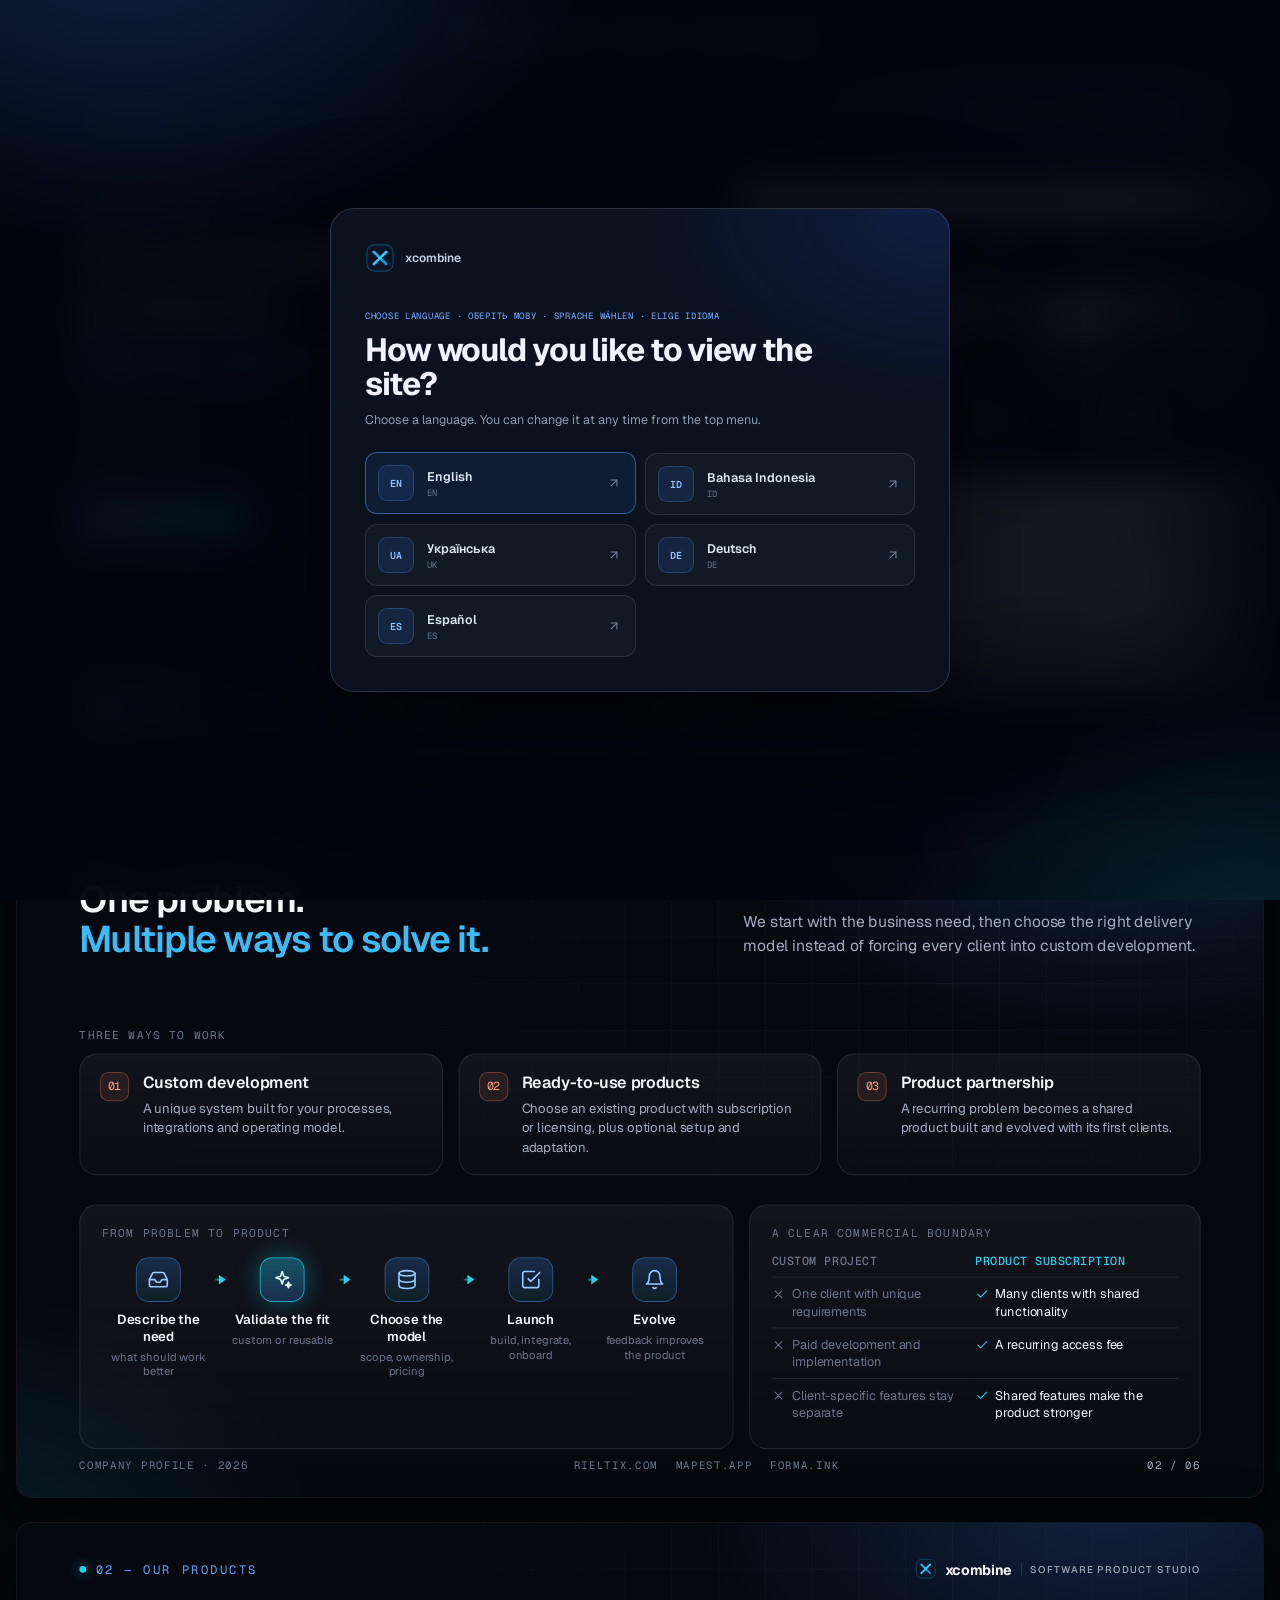
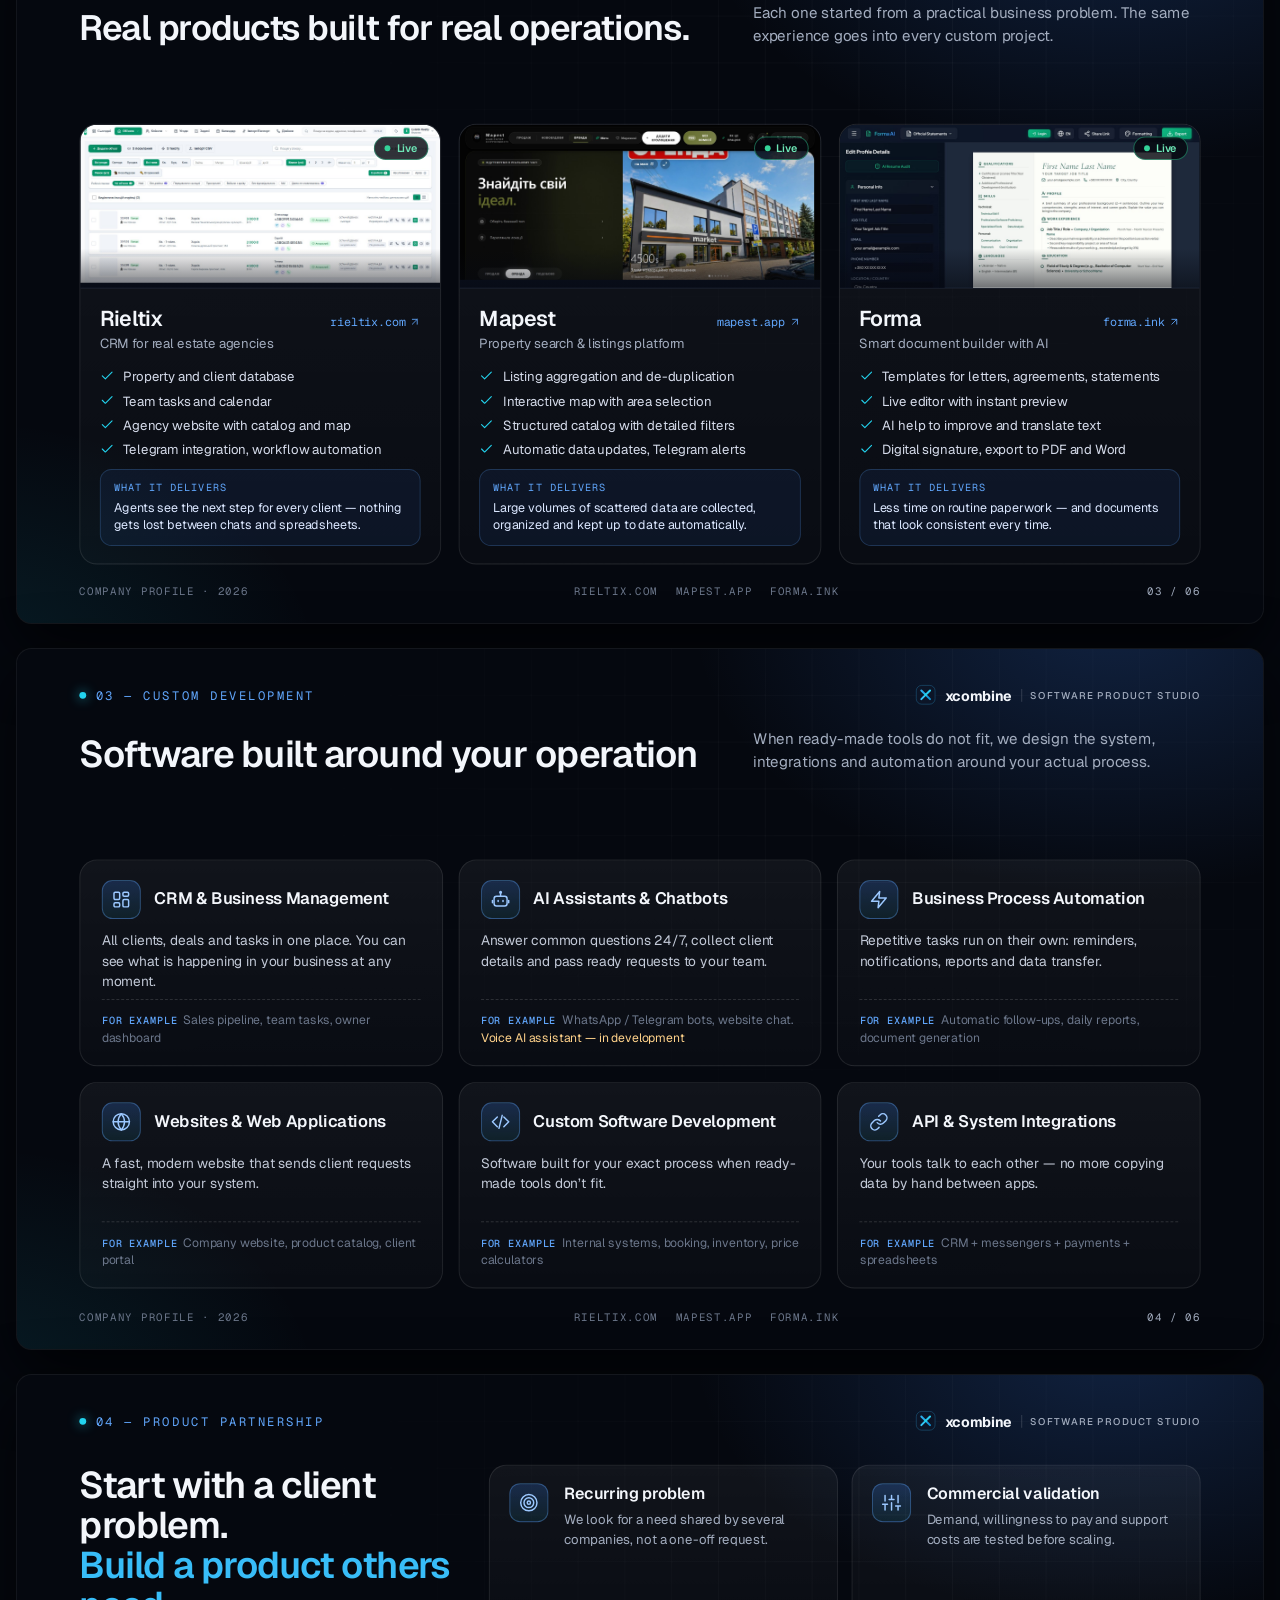
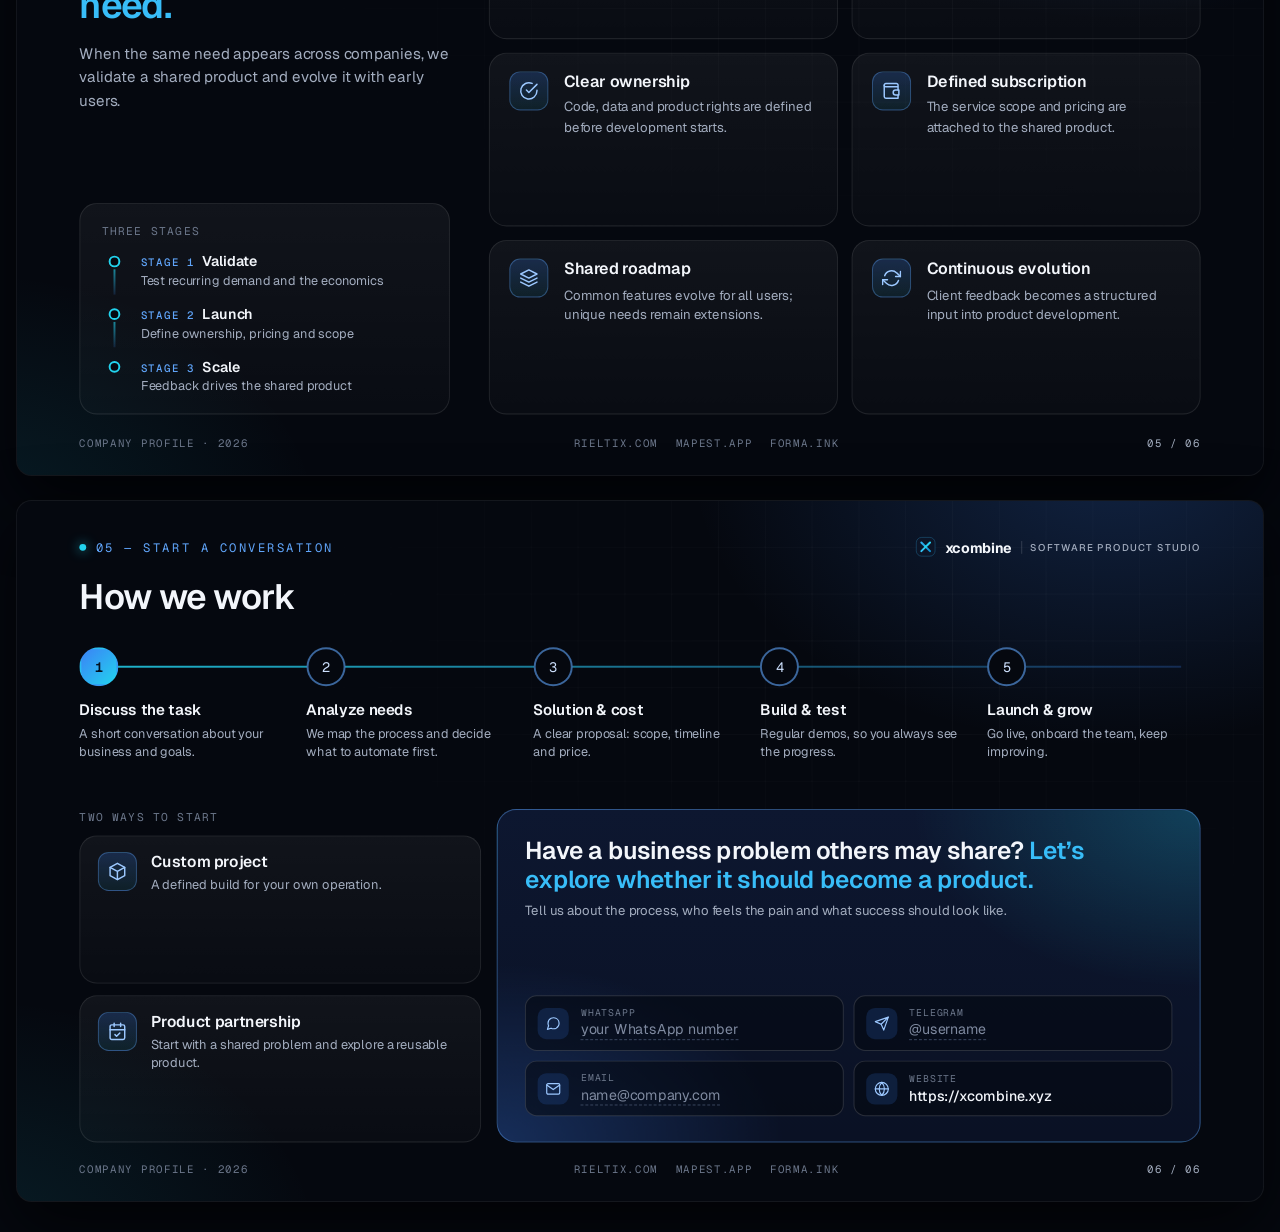
==== commit 5beec788: "Replace Mapest card with fully loaded screenshot" ====
--- a/site/index.html
+++ b/site/index.html
@@ -94,7 +94,7 @@
       </div>
     </div>
     <div class="card prod">
-      <a class="shot" href="https://mapest.app/"><img src="assets/web/mapest_cards.jpg" alt="Mapest">
+      <a class="shot" href="https://mapest.app/"><img src="assets/web/mapest_platform.jpg" alt="Mapest">
         <span class="status"><i></i>Live</span></a>
       <div class="info">
         <div class="name"><b>Mapest</b><a href="https://mapest.app/">mapest.app<svg class="" viewBox="0 0 24 24" fill="none" stroke="currentColor" stroke-width="1.8" stroke-linecap="round" stroke-linejoin="round"><path d="M7 17 17 7"/><path d="M7 7h10v10"/></svg></a></div>
@@ -150,7 +150,7 @@
   </div>
 </div>
 
-<script id="profile-config" type="application/json">{"version": 1, "lang": "en", "brand": "xcombine", "logo": "", "descriptor": "Independent Software Studio", "docLabel": "Company Profile", "year": "2026", "contacts": {"whatsapp": "", "telegram": "", "email": "", "website": "https://xcombine.xyz"}, "products": [{"id": "rieltix", "name": "Rieltix", "url": "https://rieltix.com/", "shot": "rieltix_crm.jpg", "coverSub": "Real estate CRM", "status": "Live", "tag": "CRM for real estate agencies", "features": ["Property and client database", "Team tasks and calendar", "Agency website with catalog and map", "Telegram integration, workflow automation"], "benefit": "Agents see the next step for every client — nothing gets lost between chats and spreadsheets.", "badgeColor": "r"}, {"id": "mapest", "name": "Mapest", "url": "https://mapest.app/", "shot": "mapest_cards.jpg", "coverSub": "Property platform", "status": "Live", "tag": "Property search & listings platform", "features": ["Listing aggregation and de-duplication", "Interactive map with area selection", "Structured catalog with detailed filters", "Automatic data updates, Telegram alerts"], "benefit": "Large volumes of scattered data are collected, organized and kept up to date automatically.", "badgeColor": "m"}, {"id": "forma", "name": "Forma", "url": "https://forma.ink/", "shot": "forma_doc.jpg", "coverSub": "AI documents", "status": "Live", "tag": "Smart document builder with AI", "features": ["Templates for letters, agreements, statements", "Live editor with instant preview", "AI help to improve and translate text", "Digital signature, export to PDF and Word"], "benefit": "Less time on routine paperwork — and documents that look consistent every time.", "badgeColor": "f"}], "text": {"lang": "en", "descriptor": "Independent Software Studio", "brand_submark": "software product studio", "doc_label": "Company Profile", "year": "2026", "cover_chip": "Software Product Studio", "cover_eyebrow": "Software · AI · Automation", "cover_title_a": "Your business has a problem.", "cover_title_b": "We build the solution.", "cover_sub": "Products / Engineering / Automation", "cover_lead": "Explore ready-to-use software, order a custom solution, or help shape a new product built around your industry's needs.", "cover_cta_primary": "Discuss your idea", "cover_cta_secondary": "Explore products", "cover_trust": "Built for real operations. Designed to evolve.", "cover_products_label": "Ready-to-use products", "p2_eyebrow": "01 — How we solve it", "p2_title_a": "One problem.", "p2_title_b": "Multiple ways to solve it.", "p2_lead": "We start with the business need, then choose the right delivery model instead of forcing every client into custom development.", "p2_problems_label": "Three ways to work", "p2_problems": [["Custom development", "A unique system built for your processes, integrations and operating model."], ["Ready-to-use products", "Choose an existing product with subscription or licensing, plus optional setup and adaptation."], ["Product partnership", "A recurring problem becomes a shared product built and evolved with its first clients."]], "p2_flow_label": "From problem to product", "p2_flow": [["Describe the need", "what should work better"], ["Validate the fit", "custom or reusable"], ["Choose the model", "scope, ownership, pricing"], ["Launch", "build, integrate, onboard"], ["Evolve", "feedback improves the product"]], "p2_cmp_label": "A clear commercial boundary", "p2_cmp_head": ["Custom project", "Product subscription"], "p2_cmp": [["One client with unique requirements", "Many clients with shared functionality"], ["Paid development and implementation", "A recurring access fee"], ["Client-specific features stay separate", "Shared features make the product stronger"]], "p3_eyebrow": "02 — Our products", "p3_title": "Real products built for real operations.", "p3_title_continued": "More products built for real business needs.", "p3_lead": "Each one started from a practical business problem. The same experience goes into every custom project.", "benefit_label": "What it delivers", "p4_eyebrow": "03 — Custom development", "p4_title": "Software built around your operation", "p4_lead": "When ready-made tools do not fit, we design the system, integrations and automation around your actual process.", "example_label": "For example", "services": [["crm", "CRM & Business Management", "All clients, deals and tasks in one place. You can see what is happening in your business at any moment.", "Sales pipeline, team tasks, owner dashboard"], ["bot", "AI Assistants & Chatbots", "Answer common questions 24/7, collect client details and pass ready requests to your team.", "WhatsApp / Telegram bots, website chat. Voice AI assistant — in development"], ["zap", "Business Process Automation", "Repetitive tasks run on their own: reminders, notifications, reports and data transfer.", "Automatic follow-ups, daily reports, document generation"], ["globe", "Websites & Web Applications", "A fast, modern website that sends client requests straight into your system.", "Company website, product catalog, client portal"], ["code", "Custom Software Development", "Software built for your exact process when ready-made tools don’t fit.", "Internal systems, booking, inventory, price calculators"], ["link", "API & System Integrations", "Your tools talk to each other — no more copying data by hand between apps.", "CRM + messengers + payments + spreadsheets"]], "p5_eyebrow": "04 — Product partnership", "p5_title_a": "Start with a client problem.", "p5_title_b": "Build a product others need.", "p5_lead": "When the same need appears across companies, we validate a shared product and evolve it with early users.", "p5_phases_label": "Three stages", "p5_phases": [["Stage 1", "Validate", "Test recurring demand and the economics"], ["Stage 2", "Launch", "Define ownership, pricing and scope"], ["Stage 3", "Scale", "Feedback drives the shared product"]], "benefits": [["target", "Recurring problem", "We look for a need shared by several companies, not a one-off request."], ["sliders", "Commercial validation", "Demand, willingness to pay and support costs are tested before scaling."], ["check", "Clear ownership", "Code, data and product rights are defined before development starts."], ["wallet", "Defined subscription", "The service scope and pricing are attached to the shared product."], ["layers", "Shared roadmap", "Common features evolve for all users; unique needs remain extensions."], ["refresh", "Continuous evolution", "Client feedback becomes a structured input into product development."]], "p6_eyebrow": "05 — Start a conversation", "p6_title": "How we work", "steps": [["Discuss the task", "A short conversation about your business and goals."], ["Analyze needs", "We map the process and decide what to automate first."], ["Solution & cost", "A clear proposal: scope, timeline and price."], ["Build & test", "Regular demos, so you always see the progress."], ["Launch & grow", "Go live, onboard the team, keep improving."]], "models_label": "Two ways to start", "models": [["Custom project", "A defined build for your own operation."], ["Product partnership", "Start with a shared problem and explore a reusable product."]], "cta_a": "Have a business problem others may share?", "cta_b": "Let’s explore whether it should become a product.", "cta_note": "Tell us about the process, who feels the pain and what success should look like.", "contact_labels": {"whatsapp": "WhatsApp", "telegram": "Telegram", "email": "Email", "website": "Website"}, "contact_placeholders": {"whatsapp": "your WhatsApp number", "telegram": "@username", "email": "name@company.com", "website": "your-website.com"}, "ui_download_pdf": "Download PDF", "ui_whatsapp_chat": "Chat on WhatsApp", "ui_edit": "Edit", "ui_more_projects": "More projects", "ui_view_portfolio": "View portfolio", "word_empty_portfolio": "Add your first project through the website editor.", "word_empty_contacts": "Add your contact details through the website editor.", "word_contacts_label": "Contacts"}}</script>
+<script id="profile-config" type="application/json">{"version": 1, "lang": "en", "brand": "xcombine", "logo": "", "descriptor": "Independent Software Studio", "docLabel": "Company Profile", "year": "2026", "contacts": {"whatsapp": "", "telegram": "", "email": "", "website": "https://xcombine.xyz"}, "products": [{"id": "rieltix", "name": "Rieltix", "url": "https://rieltix.com/", "shot": "rieltix_crm.jpg", "coverSub": "Real estate CRM", "status": "Live", "tag": "CRM for real estate agencies", "features": ["Property and client database", "Team tasks and calendar", "Agency website with catalog and map", "Telegram integration, workflow automation"], "benefit": "Agents see the next step for every client — nothing gets lost between chats and spreadsheets.", "badgeColor": "r"}, {"id": "mapest", "name": "Mapest", "url": "https://mapest.app/", "shot": "mapest_platform.jpg", "coverSub": "Property platform", "status": "Live", "tag": "Property search & listings platform", "features": ["Listing aggregation and de-duplication", "Interactive map with area selection", "Structured catalog with detailed filters", "Automatic data updates, Telegram alerts"], "benefit": "Large volumes of scattered data are collected, organized and kept up to date automatically.", "badgeColor": "m"}, {"id": "forma", "name": "Forma", "url": "https://forma.ink/", "shot": "forma_doc.jpg", "coverSub": "AI documents", "status": "Live", "tag": "Smart document builder with AI", "features": ["Templates for letters, agreements, statements", "Live editor with instant preview", "AI help to improve and translate text", "Digital signature, export to PDF and Word"], "benefit": "Less time on routine paperwork — and documents that look consistent every time.", "badgeColor": "f"}], "text": {"lang": "en", "descriptor": "Independent Software Studio", "brand_submark": "software product studio", "doc_label": "Company Profile", "year": "2026", "cover_chip": "Software Product Studio", "cover_eyebrow": "Software · AI · Automation", "cover_title_a": "Your business has a problem.", "cover_title_b": "We build the solution.", "cover_sub": "Products / Engineering / Automation", "cover_lead": "Explore ready-to-use software, order a custom solution, or help shape a new product built around your industry's needs.", "cover_cta_primary": "Discuss your idea", "cover_cta_secondary": "Explore products", "cover_trust": "Built for real operations. Designed to evolve.", "cover_products_label": "Ready-to-use products", "p2_eyebrow": "01 — How we solve it", "p2_title_a": "One problem.", "p2_title_b": "Multiple ways to solve it.", "p2_lead": "We start with the business need, then choose the right delivery model instead of forcing every client into custom development.", "p2_problems_label": "Three ways to work", "p2_problems": [["Custom development", "A unique system built for your processes, integrations and operating model."], ["Ready-to-use products", "Choose an existing product with subscription or licensing, plus optional setup and adaptation."], ["Product partnership", "A recurring problem becomes a shared product built and evolved with its first clients."]], "p2_flow_label": "From problem to product", "p2_flow": [["Describe the need", "what should work better"], ["Validate the fit", "custom or reusable"], ["Choose the model", "scope, ownership, pricing"], ["Launch", "build, integrate, onboard"], ["Evolve", "feedback improves the product"]], "p2_cmp_label": "A clear commercial boundary", "p2_cmp_head": ["Custom project", "Product subscription"], "p2_cmp": [["One client with unique requirements", "Many clients with shared functionality"], ["Paid development and implementation", "A recurring access fee"], ["Client-specific features stay separate", "Shared features make the product stronger"]], "p3_eyebrow": "02 — Our products", "p3_title": "Real products built for real operations.", "p3_title_continued": "More products built for real business needs.", "p3_lead": "Each one started from a practical business problem. The same experience goes into every custom project.", "benefit_label": "What it delivers", "p4_eyebrow": "03 — Custom development", "p4_title": "Software built around your operation", "p4_lead": "When ready-made tools do not fit, we design the system, integrations and automation around your actual process.", "example_label": "For example", "services": [["crm", "CRM & Business Management", "All clients, deals and tasks in one place. You can see what is happening in your business at any moment.", "Sales pipeline, team tasks, owner dashboard"], ["bot", "AI Assistants & Chatbots", "Answer common questions 24/7, collect client details and pass ready requests to your team.", "WhatsApp / Telegram bots, website chat. Voice AI assistant — in development"], ["zap", "Business Process Automation", "Repetitive tasks run on their own: reminders, notifications, reports and data transfer.", "Automatic follow-ups, daily reports, document generation"], ["globe", "Websites & Web Applications", "A fast, modern website that sends client requests straight into your system.", "Company website, product catalog, client portal"], ["code", "Custom Software Development", "Software built for your exact process when ready-made tools don’t fit.", "Internal systems, booking, inventory, price calculators"], ["link", "API & System Integrations", "Your tools talk to each other — no more copying data by hand between apps.", "CRM + messengers + payments + spreadsheets"]], "p5_eyebrow": "04 — Product partnership", "p5_title_a": "Start with a client problem.", "p5_title_b": "Build a product others need.", "p5_lead": "When the same need appears across companies, we validate a shared product and evolve it with early users.", "p5_phases_label": "Three stages", "p5_phases": [["Stage 1", "Validate", "Test recurring demand and the economics"], ["Stage 2", "Launch", "Define ownership, pricing and scope"], ["Stage 3", "Scale", "Feedback drives the shared product"]], "benefits": [["target", "Recurring problem", "We look for a need shared by several companies, not a one-off request."], ["sliders", "Commercial validation", "Demand, willingness to pay and support costs are tested before scaling."], ["check", "Clear ownership", "Code, data and product rights are defined before development starts."], ["wallet", "Defined subscription", "The service scope and pricing are attached to the shared product."], ["layers", "Shared roadmap", "Common features evolve for all users; unique needs remain extensions."], ["refresh", "Continuous evolution", "Client feedback becomes a structured input into product development."]], "p6_eyebrow": "05 — Start a conversation", "p6_title": "How we work", "steps": [["Discuss the task", "A short conversation about your business and goals."], ["Analyze needs", "We map the process and decide what to automate first."], ["Solution & cost", "A clear proposal: scope, timeline and price."], ["Build & test", "Regular demos, so you always see the progress."], ["Launch & grow", "Go live, onboard the team, keep improving."]], "models_label": "Two ways to start", "models": [["Custom project", "A defined build for your own operation."], ["Product partnership", "Start with a shared problem and explore a reusable product."]], "cta_a": "Have a business problem others may share?", "cta_b": "Let’s explore whether it should become a product.", "cta_note": "Tell us about the process, who feels the pain and what success should look like.", "contact_labels": {"whatsapp": "WhatsApp", "telegram": "Telegram", "email": "Email", "website": "Website"}, "contact_placeholders": {"whatsapp": "your WhatsApp number", "telegram": "@username", "email": "name@company.com", "website": "your-website.com"}, "ui_download_pdf": "Download PDF", "ui_whatsapp_chat": "Chat on WhatsApp", "ui_edit": "Edit", "ui_more_projects": "More projects", "ui_view_portfolio": "View portfolio", "word_empty_portfolio": "Add your first project through the website editor.", "word_empty_contacts": "Add your contact details through the website editor.", "word_contacts_label": "Contacts"}}</script>
 <script id="organization-schema" type="application/ld+json">{"@context": "https://schema.org", "@type": "ProfessionalService", "@id": "https://xcombine.xyz/#organization", "name": "xcombine", "url": "https://xcombine.xyz/", "description": "Explore ready-to-use software, order a custom solution, or help shape a new product built around your industry's needs.", "logo": "https://xcombine.xyz/assets/favicon.svg", "image": "https://xcombine.xyz/assets/web/rieltix_crm.jpg", "areaServed": "Worldwide", "knowsLanguage": ["en", "id", "uk", "de", "es"], "serviceType": ["CRM & Business Management", "AI Assistants & Chatbots", "Business Process Automation", "Websites & Web Applications", "Custom Software Development", "API & System Integrations"], "hasOfferCatalog": {"@type": "OfferCatalog", "name": "Three ways to work", "itemListElement": [{"@type": "Offer", "itemOffered": {"@type": "Service", "name": "Custom development", "description": "A unique system built for your processes, integrations and operating model."}}, {"@type": "Offer", "itemOffered": {"@type": "Service", "name": "Ready-to-use products", "description": "Choose an existing product with subscription or licensing, plus optional setup and adaptation."}}, {"@type": "Offer", "itemOffered": {"@type": "Service", "name": "Product partnership", "description": "A recurring problem becomes a shared product built and evolved with its first clients."}}]}}</script>
 <script src="assets/docx.iife.js"></script>
 <script src="assets/app.js"></script>
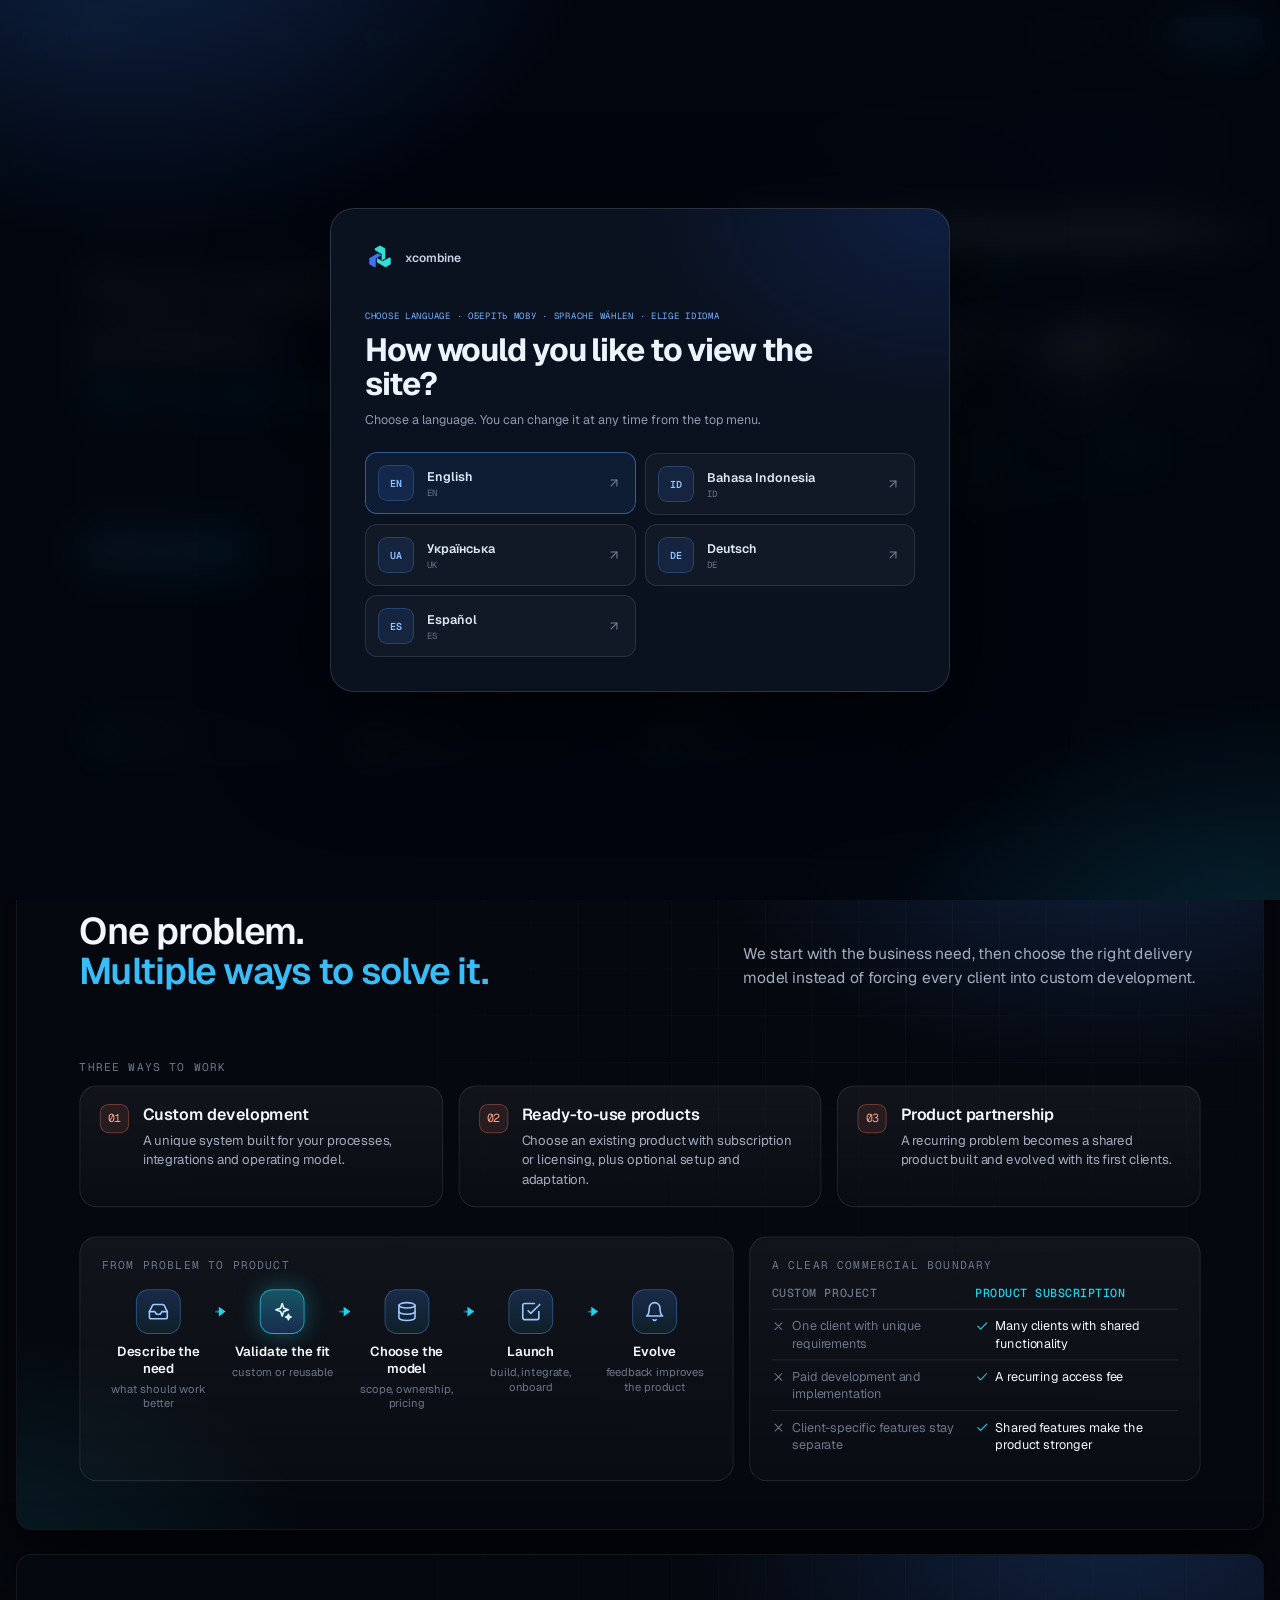
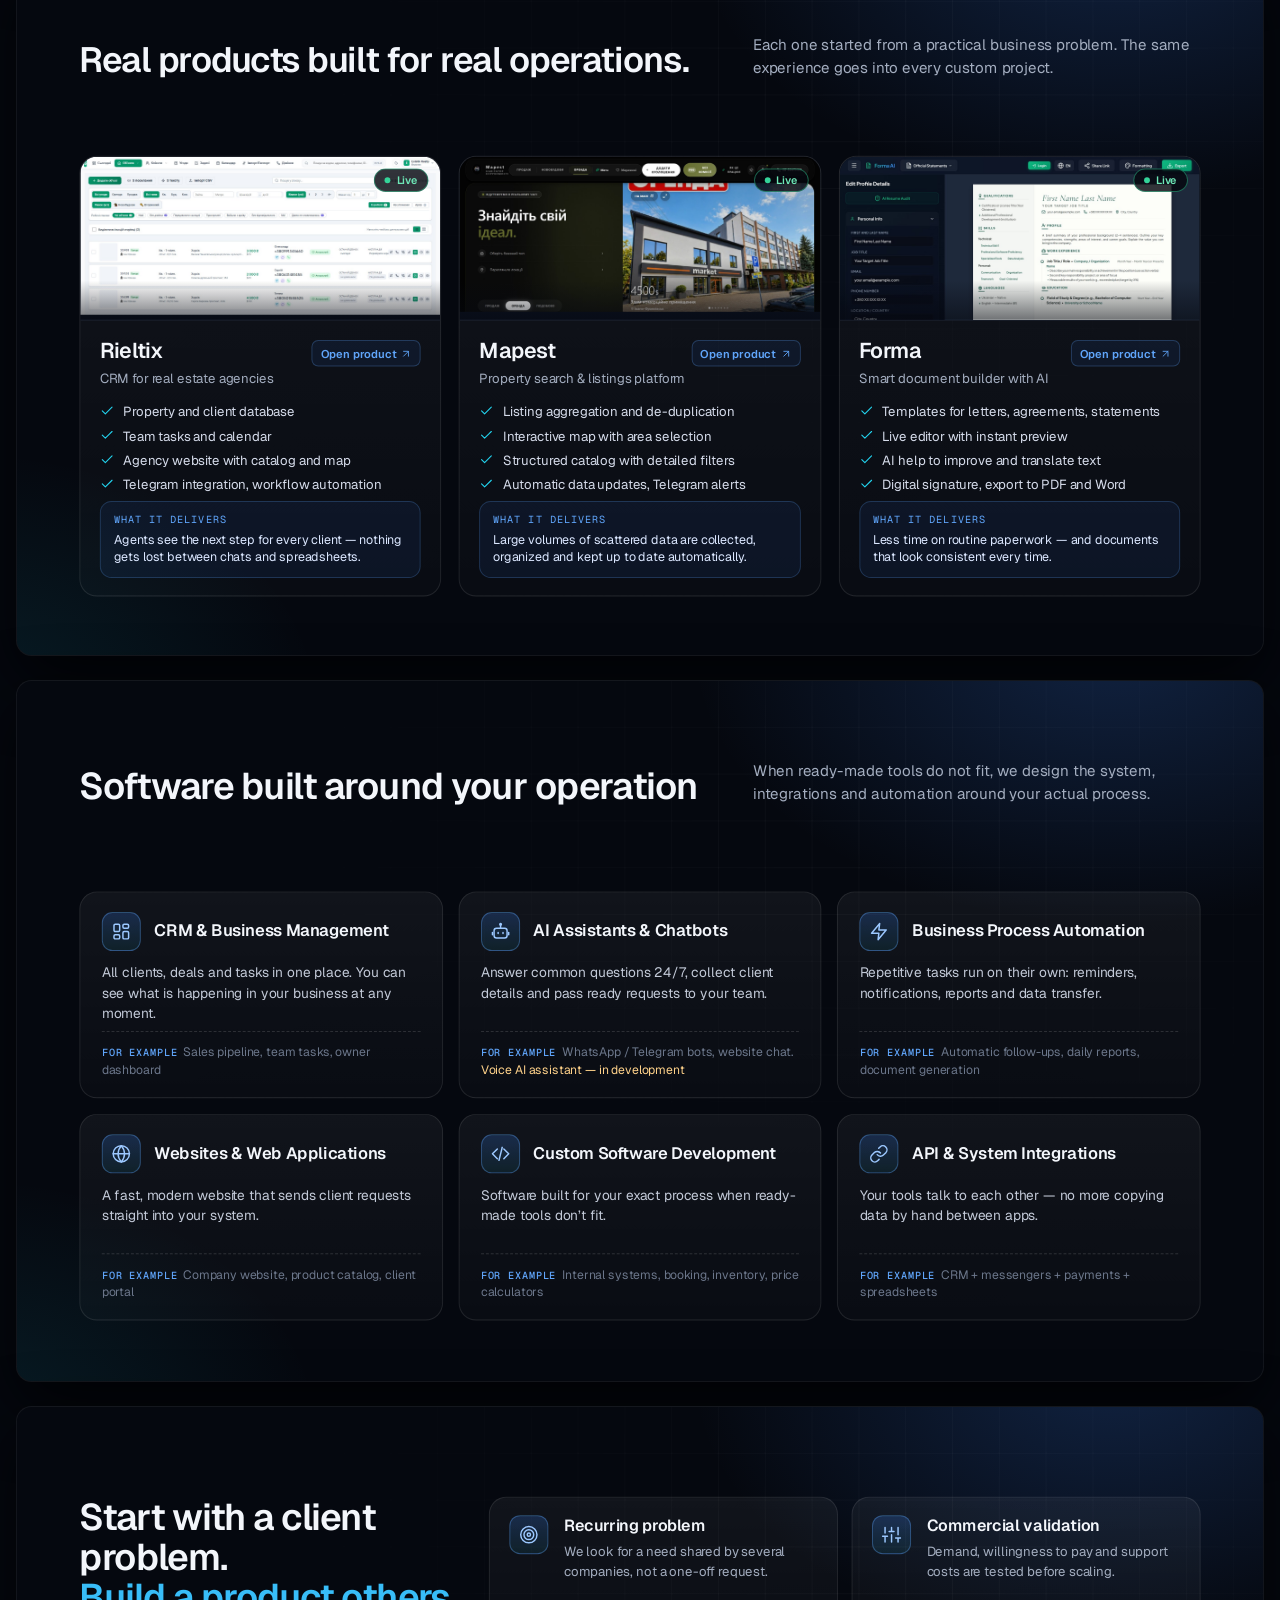
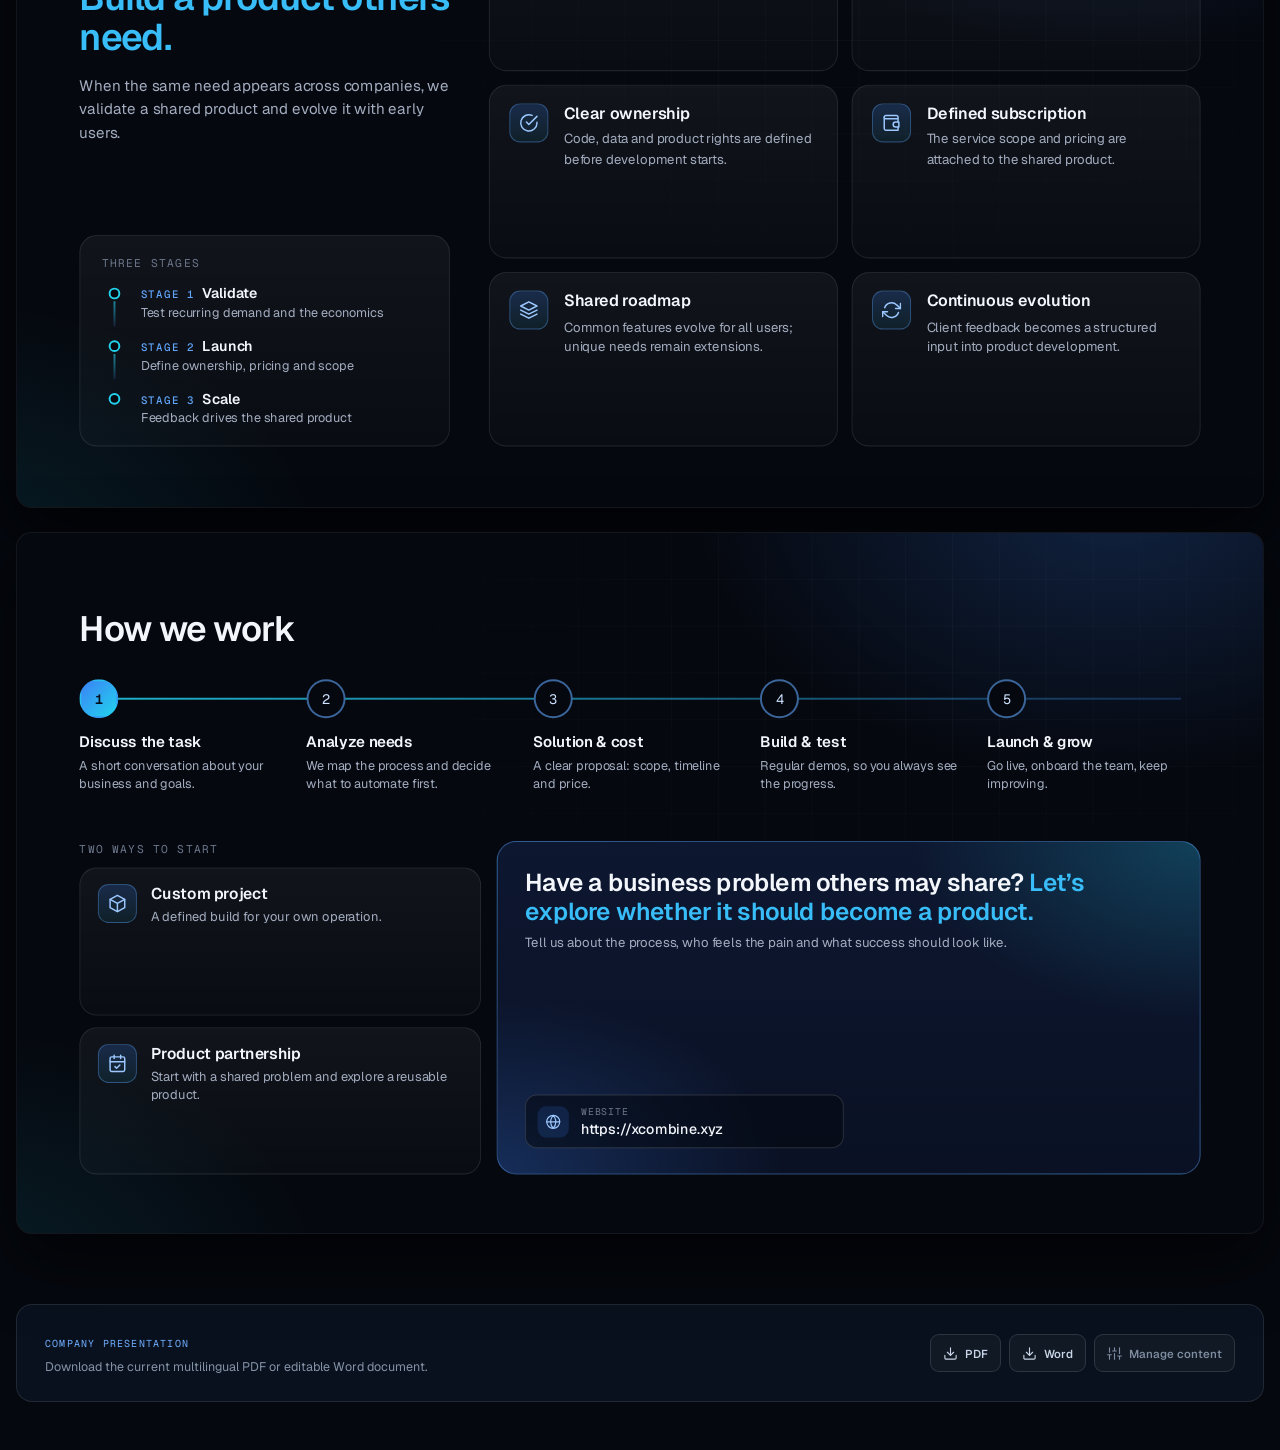
==== commit 32ee6f7f: "Install XCOMBINE brand assets and define delivery workflow" ====
--- a/site/index.html
+++ b/site/index.html
@@ -1,24 +1,26 @@
 <!doctype html>
 <html lang="en"><head><meta charset="utf-8">
 <meta name="viewport" content="width=device-width, initial-scale=1.0">
-<title>xcombine — Company Profile (EN)</title>
+<title>xcombine — Software product studio</title>
 <meta name="theme-color" content="#05080f">
 <meta name="description" content="Explore ready-to-use software, order a custom solution, or help shape a new product built around your industry&#x27;s needs.">
 <meta name="robots" content="index,follow,max-image-preview:large,max-snippet:-1,max-video-preview:-1">
 <link rel="canonical" href="https://xcombine.xyz/">
 <link rel="icon" href="assets/favicon.svg" type="image/svg+xml">
+<link rel="icon" href="assets/favicon.ico" sizes="any">
+<link rel="apple-touch-icon" href="assets/icon-180.png">
 <link rel="manifest" href="assets/site.webmanifest">
 <meta property="og:type" content="website">
 <meta property="og:site_name" content="xcombine">
-<meta property="og:title" content="xcombine — Company Profile (EN)">
+<meta property="og:title" content="xcombine — Software product studio">
 <meta property="og:description" content="Explore ready-to-use software, order a custom solution, or help shape a new product built around your industry&#x27;s needs.">
 <meta property="og:url" content="https://xcombine.xyz/">
-<meta property="og:image" content="https://xcombine.xyz/assets/web/rieltix_crm.jpg">
+<meta property="og:image" content="https://xcombine.xyz/assets/brand/xcombine-preview.png">
 <meta property="og:locale" content="en_US">
 <meta name="twitter:card" content="summary_large_image">
-<meta name="twitter:title" content="xcombine — Company Profile (EN)">
+<meta name="twitter:title" content="xcombine — Software product studio">
 <meta name="twitter:description" content="Explore ready-to-use software, order a custom solution, or help shape a new product built around your industry&#x27;s needs.">
-<meta name="twitter:image" content="https://xcombine.xyz/assets/web/rieltix_crm.jpg">
+<meta name="twitter:image" content="https://xcombine.xyz/assets/brand/xcombine-preview.png">
 <link rel="alternate" hreflang="en" href="https://xcombine.xyz/"><link rel="alternate" hreflang="id" href="https://xcombine.xyz/id.html"><link rel="alternate" hreflang="uk" href="https://xcombine.xyz/uk.html"><link rel="alternate" hreflang="de" href="https://xcombine.xyz/de.html"><link rel="alternate" hreflang="es" href="https://xcombine.xyz/es.html"><link rel="alternate" hreflang="x-default" href="https://xcombine.xyz/">
 <link rel="preconnect" href="https://fonts.googleapis.com"><link rel="preconnect" href="https://fonts.gstatic.com" crossorigin>
 <link href="https://fonts.googleapis.com/css2?family=Geist:wght@300..800&family=Geist+Mono:wght@400;500;600&display=swap" rel="stylesheet">
@@ -28,24 +30,30 @@
 </head>
 <body>
 
-<nav class="web-bar">
-  <label class="language-select-wrap">
-    <span class="sr-only">Language / Мова / Sprache / Idioma</span>
-    <select id="language-select" aria-label="Language"><option value="index.html" data-code="en" selected>English</option><option value="id.html" data-code="id">Bahasa Indonesia</option><option value="uk.html" data-code="uk">Українська</option><option value="de.html" data-code="de">Deutsch</option><option value="es.html" data-code="es">Español</option></select>
-  </label>
-  <span class="sep"></span>
-  <button type="button" id="edit-profile"><svg class="" viewBox="0 0 24 24" fill="none" stroke="currentColor" stroke-width="1.8" stroke-linecap="round" stroke-linejoin="round"><path d="M4 21v-7M4 10V3M12 21v-9M12 8V3M20 21v-5M20 12V3M1 14h6M9 8h6M17 16h6"/></svg><span>Edit</span></button>
-  <span class="sep"></span>
-  <button type="button" id="download-pdf" title="Откроется диалог печати. Выберите «Сохранить как PDF»."><svg class="" viewBox="0 0 24 24" fill="none" stroke="currentColor" stroke-width="1.8" stroke-linecap="round" stroke-linejoin="round"><path d="M21 15v4a2 2 0 0 1-2 2H5a2 2 0 0 1-2-2v-4"/><polyline points="7 10 12 15 17 10"/><line x1="12" y1="15" x2="12" y2="3"/></svg><span>PDF</span></button>
-  <button type="button" id="download-word"><svg class="" viewBox="0 0 24 24" fill="none" stroke="currentColor" stroke-width="1.8" stroke-linecap="round" stroke-linejoin="round"><path d="M21 15v4a2 2 0 0 1-2 2H5a2 2 0 0 1-2-2v-4"/><polyline points="7 10 12 15 17 10"/><line x1="12" y1="15" x2="12" y2="3"/></svg><span>Word</span></button>
-  <span class="sep"></span><a class="btn-cta" id="whatsapp-cta" hidden target="_blank" rel="noopener"><svg class="" viewBox="0 0 24 24" fill="none" stroke="currentColor" stroke-width="1.8" stroke-linecap="round" stroke-linejoin="round"><path d="M21 11.5a8.38 8.38 0 0 1-.9 3.8 8.5 8.5 0 0 1-7.6 4.7 8.38 8.38 0 0 1-3.8-.9L3 21l1.9-5.7a8.38 8.38 0 0 1-.9-3.8 8.5 8.5 0 0 1 4.7-7.6 8.38 8.38 0 0 1 3.8-.9h.5a8.48 8.48 0 0 1 8 8v.5z"/></svg><span>Chat on WhatsApp</span></a>
-</nav>
+<header class="web-header">
+  <div class="web-bar">
+    <a class="web-brand" href="index.html" aria-label="xcombine — software product studio"><img class="brand-lockup" src="assets/brand/xcombine-logo-compact.svg" alt=""></a>
+    <nav class="site-nav" aria-label="Primary navigation">
+      <a href="#products">Products</a>
+      <a href="#development">Development</a>
+      <a href="#partnership">Partnership</a>
+      <a href="#process">How we work</a>
+    </nav>
+    <div class="web-tools">
+      <label class="language-select-wrap">
+        <span class="sr-only">Language / Мова / Sprache / Idioma</span>
+        <select id="language-select" aria-label="Language"><option value="index.html" data-code="en" selected>English</option><option value="id.html" data-code="id">Bahasa Indonesia</option><option value="uk.html" data-code="uk">Українська</option><option value="de.html" data-code="de">Deutsch</option><option value="es.html" data-code="es">Español</option></select>
+      </label>
+      <a class="nav-contact" href="#contact">Contact<svg class="" viewBox="0 0 24 24" fill="none" stroke="currentColor" stroke-width="1.8" stroke-linecap="round" stroke-linejoin="round"><path d="M7 17 17 7"/><path d="M7 7h10v10"/></svg></a>
+    </div>
+  </div>
+</header>
 
 <main class="deck-container">
   
 <section class="page cover">
   <div class="bg-glow"></div><div class="bg-grid"></div>
-  <header class="top"><div class="mark"><svg viewBox="0 0 32 32" fill="none" xmlns="http://www.w3.org/2000/svg"><defs><linearGradient id="xc-a" x1="4" y1="4" x2="28" y2="28" gradientUnits="userSpaceOnUse"><stop offset="0%" stop-color="#38bdf8"/><stop offset="100%" stop-color="#0284c7"/></linearGradient><linearGradient id="xc-b" x1="28" y1="4" x2="4" y2="28" gradientUnits="userSpaceOnUse"><stop offset="0%" stop-color="#22d3ee"/><stop offset="100%" stop-color="#38bdf8"/></linearGradient></defs><rect x="2" y="2" width="28" height="28" rx="8" fill="#0c1527" stroke="rgba(56, 189, 248, 0.3)" stroke-width="1.2"/><path d="M9.5 9.5L22.5 22.5" stroke="url(#xc-a)" stroke-width="3" stroke-linecap="round"/><path d="M22.5 9.5L18 14" stroke="url(#xc-b)" stroke-width="3" stroke-linecap="round"/><path d="M14 18L9.5 22.5" stroke="url(#xc-b)" stroke-width="3" stroke-linecap="round"/><circle cx="16" cy="16" r="2.2" fill="#22d3ee"/></svg><span class="brand-name">xcombine</span><span class="submark">software product studio</span></div>
+  <header class="top"><div class="mark"><svg viewBox="0 0 48 48" xmlns="http://www.w3.org/2000/svg" aria-hidden="true"><path fill="#31DFD5" d="M24 2 L34 7.774 L34 26.826 L27 30.867 L27 18.166 L14 10.66 L14 7.774 Z" transform="rotate(0 24 24) translate(24 15) scale(.84) translate(-24 -15)"/><path fill="#31DFD5" d="M24 2 L34 7.774 L34 26.826 L27 30.867 L27 18.166 L14 10.66 L14 7.774 Z" transform="rotate(120 24 24) translate(24 15) scale(.84) translate(-24 -15)"/><path fill="#3B73F1" d="M24 2 L34 7.774 L34 26.826 L27 30.867 L27 18.166 L14 10.66 L14 7.774 Z" transform="rotate(240 24 24) translate(24 15) scale(.84) translate(-24 -15)"/></svg><span class="brand-name">xcombine</span><span class="submark">software product studio</span></div>
     <div class="eyebrow" data-cover-eyebrow>Software · AI · Automation</div></header>
   <div class="left">
     <span class="chip"><span class="dot"></span>Software Product Studio</span>
@@ -61,14 +69,12 @@
   <div class="collage">
     <div class="frame f1"><div class="bar"><i></i><i></i><i></i><span>rieltix.com · catalog</span></div>
       <img src="assets/web/rieltix_site.jpg" alt="Rieltix"></div>
-    <div class="frame f2"><div class="bar"><i></i><i></i><i></i><span>rieltix.com · CRM</span></div>
-      <img src="assets/web/rieltix_crm.jpg" alt="Rieltix CRM"></div>
     <div class="phone ph"><img src="assets/web/mapest_mobile.jpg" alt="Mapest"></div>
   </div>
   <div class="fade-r"></div><div class="fade-b"></div>
   <div class="products"><div class="label">Ready-to-use products</div><div class="row"><a class="pill" href="https://rieltix.com/"><span class="pm r">R</span><span><b>Rieltix</b><small>Real estate CRM · rieltix.com</small></span><svg class="" viewBox="0 0 24 24" fill="none" stroke="currentColor" stroke-width="1.8" stroke-linecap="round" stroke-linejoin="round"><path d="M7 17 17 7"/><path d="M7 7h10v10"/></svg></a><a class="pill" href="https://mapest.app/"><span class="pm m">M</span><span><b>Mapest</b><small>Property platform · mapest.app</small></span><svg class="" viewBox="0 0 24 24" fill="none" stroke="currentColor" stroke-width="1.8" stroke-linecap="round" stroke-linejoin="round"><path d="M7 17 17 7"/><path d="M7 7h10v10"/></svg></a><a class="pill" href="https://forma.ink/"><span class="pm f">F</span><span><b>Forma</b><small>AI documents · forma.ink</small></span><svg class="" viewBox="0 0 24 24" fill="none" stroke="currentColor" stroke-width="1.8" stroke-linecap="round" stroke-linejoin="round"><path d="M7 17 17 7"/><path d="M7 7h10v10"/></svg></a></div></div>
 </section>
-<section class="page p2"><div class="bg-glow"></div><div class="bg-grid"></div><header class="top"><div class="eyebrow"><span class="dot"></span>01 — How we solve it</div><div class="mark"><svg viewBox="0 0 32 32" fill="none" xmlns="http://www.w3.org/2000/svg"><defs><linearGradient id="xc-a" x1="4" y1="4" x2="28" y2="28" gradientUnits="userSpaceOnUse"><stop offset="0%" stop-color="#38bdf8"/><stop offset="100%" stop-color="#0284c7"/></linearGradient><linearGradient id="xc-b" x1="28" y1="4" x2="4" y2="28" gradientUnits="userSpaceOnUse"><stop offset="0%" stop-color="#22d3ee"/><stop offset="100%" stop-color="#38bdf8"/></linearGradient></defs><rect x="2" y="2" width="28" height="28" rx="8" fill="#0c1527" stroke="rgba(56, 189, 248, 0.3)" stroke-width="1.2"/><path d="M9.5 9.5L22.5 22.5" stroke="url(#xc-a)" stroke-width="3" stroke-linecap="round"/><path d="M22.5 9.5L18 14" stroke="url(#xc-b)" stroke-width="3" stroke-linecap="round"/><path d="M14 18L9.5 22.5" stroke="url(#xc-b)" stroke-width="3" stroke-linecap="round"/><circle cx="16" cy="16" r="2.2" fill="#22d3ee"/></svg><span class="brand-name">xcombine</span><span class="submark">software product studio</span></div></header>
+<section class="page p2"><div class="bg-glow"></div><div class="bg-grid"></div><header class="top"><div class="eyebrow"><span class="dot"></span>01 — How we solve it</div><div class="mark"><svg viewBox="0 0 48 48" xmlns="http://www.w3.org/2000/svg" aria-hidden="true"><path fill="#31DFD5" d="M24 2 L34 7.774 L34 26.826 L27 30.867 L27 18.166 L14 10.66 L14 7.774 Z" transform="rotate(0 24 24) translate(24 15) scale(.84) translate(-24 -15)"/><path fill="#31DFD5" d="M24 2 L34 7.774 L34 26.826 L27 30.867 L27 18.166 L14 10.66 L14 7.774 Z" transform="rotate(120 24 24) translate(24 15) scale(.84) translate(-24 -15)"/><path fill="#3B73F1" d="M24 2 L34 7.774 L34 26.826 L27 30.867 L27 18.166 L14 10.66 L14 7.774 Z" transform="rotate(240 24 24) translate(24 15) scale(.84) translate(-24 -15)"/></svg><span class="brand-name">xcombine</span><span class="submark">software product studio</span></div></header>
   <div class="head">
     <h2 class="h2">One problem.<br><span class="grad">Multiple ways to solve it.</span></h2>
     <p class="lead">We start with the business need, then choose the right delivery model instead of forcing every client into custom development.</p>
@@ -80,14 +86,14 @@
       <table class="cmp"><tr><th>Custom project</th><th class="good">Product subscription</th></tr><tr><td class="bad"><span><svg class="" viewBox="0 0 24 24" fill="none" stroke="currentColor" stroke-width="1.8" stroke-linecap="round" stroke-linejoin="round"><path d="M18 6 6 18M6 6l12 12"/></svg>One client with unique requirements</span></td><td class="good"><span style="color:var(--text)"><span style="color:var(--cyan)"><svg class="" viewBox="0 0 24 24" fill="none" stroke="currentColor" stroke-width="1.8" stroke-linecap="round" stroke-linejoin="round"><polyline points="20 6 9 17 4 12"/></svg></span>Many clients with shared functionality</span></td></tr><tr><td class="bad"><span><svg class="" viewBox="0 0 24 24" fill="none" stroke="currentColor" stroke-width="1.8" stroke-linecap="round" stroke-linejoin="round"><path d="M18 6 6 18M6 6l12 12"/></svg>Paid development and implementation</span></td><td class="good"><span style="color:var(--text)"><span style="color:var(--cyan)"><svg class="" viewBox="0 0 24 24" fill="none" stroke="currentColor" stroke-width="1.8" stroke-linecap="round" stroke-linejoin="round"><polyline points="20 6 9 17 4 12"/></svg></span>A recurring access fee</span></td></tr><tr><td class="bad"><span><svg class="" viewBox="0 0 24 24" fill="none" stroke="currentColor" stroke-width="1.8" stroke-linecap="round" stroke-linejoin="round"><path d="M18 6 6 18M6 6l12 12"/></svg>Client-specific features stay separate</span></td><td class="good"><span style="color:var(--text)"><span style="color:var(--cyan)"><svg class="" viewBox="0 0 24 24" fill="none" stroke="currentColor" stroke-width="1.8" stroke-linecap="round" stroke-linejoin="round"><polyline points="20 6 9 17 4 12"/></svg></span>Shared features make the product stronger</span></td></tr></table></div>
   </div>
 <footer class="foot"><span>Company Profile · 2026</span><span class="links"><a href="https://rieltix.com/">rieltix.com</a><a href="https://mapest.app/">mapest.app</a><a href="https://forma.ink/">forma.ink</a></span><span class="num">02 / 06</span></footer></section>
-<section class="page p3" id="products" data-product-page="0"><div class="bg-glow"></div><div class="bg-grid"></div><header class="top"><div class="eyebrow"><span class="dot"></span>02 — Our products</div><div class="mark"><svg viewBox="0 0 32 32" fill="none" xmlns="http://www.w3.org/2000/svg"><defs><linearGradient id="xc-a" x1="4" y1="4" x2="28" y2="28" gradientUnits="userSpaceOnUse"><stop offset="0%" stop-color="#38bdf8"/><stop offset="100%" stop-color="#0284c7"/></linearGradient><linearGradient id="xc-b" x1="28" y1="4" x2="4" y2="28" gradientUnits="userSpaceOnUse"><stop offset="0%" stop-color="#22d3ee"/><stop offset="100%" stop-color="#38bdf8"/></linearGradient></defs><rect x="2" y="2" width="28" height="28" rx="8" fill="#0c1527" stroke="rgba(56, 189, 248, 0.3)" stroke-width="1.2"/><path d="M9.5 9.5L22.5 22.5" stroke="url(#xc-a)" stroke-width="3" stroke-linecap="round"/><path d="M22.5 9.5L18 14" stroke="url(#xc-b)" stroke-width="3" stroke-linecap="round"/><path d="M14 18L9.5 22.5" stroke="url(#xc-b)" stroke-width="3" stroke-linecap="round"/><circle cx="16" cy="16" r="2.2" fill="#22d3ee"/></svg><span class="brand-name">xcombine</span><span class="submark">software product studio</span></div></header>
+<section class="page p3" id="products" data-product-page="0"><div class="bg-glow"></div><div class="bg-grid"></div><header class="top"><div class="eyebrow"><span class="dot"></span>02 — Our products</div><div class="mark"><svg viewBox="0 0 48 48" xmlns="http://www.w3.org/2000/svg" aria-hidden="true"><path fill="#31DFD5" d="M24 2 L34 7.774 L34 26.826 L27 30.867 L27 18.166 L14 10.66 L14 7.774 Z" transform="rotate(0 24 24) translate(24 15) scale(.84) translate(-24 -15)"/><path fill="#31DFD5" d="M24 2 L34 7.774 L34 26.826 L27 30.867 L27 18.166 L14 10.66 L14 7.774 Z" transform="rotate(120 24 24) translate(24 15) scale(.84) translate(-24 -15)"/><path fill="#3B73F1" d="M24 2 L34 7.774 L34 26.826 L27 30.867 L27 18.166 L14 10.66 L14 7.774 Z" transform="rotate(240 24 24) translate(24 15) scale(.84) translate(-24 -15)"/></svg><span class="brand-name">xcombine</span><span class="submark">software product studio</span></div></header>
   <div class="head"><h2 class="h2">Real products built for real operations.</h2><p class="lead">Each one started from a practical business problem. The same experience goes into every custom project.</p></div>
   <div class="cards" style="grid-template-columns: repeat(3, 1fr);">
     <div class="card prod">
       <a class="shot" href="https://rieltix.com/"><img src="assets/web/rieltix_crm.jpg" alt="Rieltix">
         <span class="status"><i></i>Live</span></a>
       <div class="info">
-        <div class="name"><b>Rieltix</b><a href="https://rieltix.com/">rieltix.com<svg class="" viewBox="0 0 24 24" fill="none" stroke="currentColor" stroke-width="1.8" stroke-linecap="round" stroke-linejoin="round"><path d="M7 17 17 7"/><path d="M7 7h10v10"/></svg></a></div>
+        <div class="name"><b>Rieltix</b><a class="product-action" href="https://rieltix.com/" title="rieltix.com">Open product<svg class="" viewBox="0 0 24 24" fill="none" stroke="currentColor" stroke-width="1.8" stroke-linecap="round" stroke-linejoin="round"><path d="M7 17 17 7"/><path d="M7 7h10v10"/></svg></a></div>
         <div class="tag">CRM for real estate agencies</div>
         <ul><li><svg class="" viewBox="0 0 24 24" fill="none" stroke="currentColor" stroke-width="1.8" stroke-linecap="round" stroke-linejoin="round"><polyline points="20 6 9 17 4 12"/></svg><span>Property and client database</span></li><li><svg class="" viewBox="0 0 24 24" fill="none" stroke="currentColor" stroke-width="1.8" stroke-linecap="round" stroke-linejoin="round"><polyline points="20 6 9 17 4 12"/></svg><span>Team tasks and calendar</span></li><li><svg class="" viewBox="0 0 24 24" fill="none" stroke="currentColor" stroke-width="1.8" stroke-linecap="round" stroke-linejoin="round"><polyline points="20 6 9 17 4 12"/></svg><span>Agency website with catalog and map</span></li><li><svg class="" viewBox="0 0 24 24" fill="none" stroke="currentColor" stroke-width="1.8" stroke-linecap="round" stroke-linejoin="round"><polyline points="20 6 9 17 4 12"/></svg><span>Telegram integration, workflow automation</span></li></ul>
         <div class="benefit"><span class="label">What it delivers</span>Agents see the next step for every client — nothing gets lost between chats and spreadsheets.</div>
@@ -97,7 +103,7 @@
       <a class="shot" href="https://mapest.app/"><img src="assets/web/mapest_platform.jpg" alt="Mapest">
         <span class="status"><i></i>Live</span></a>
       <div class="info">
-        <div class="name"><b>Mapest</b><a href="https://mapest.app/">mapest.app<svg class="" viewBox="0 0 24 24" fill="none" stroke="currentColor" stroke-width="1.8" stroke-linecap="round" stroke-linejoin="round"><path d="M7 17 17 7"/><path d="M7 7h10v10"/></svg></a></div>
+        <div class="name"><b>Mapest</b><a class="product-action" href="https://mapest.app/" title="mapest.app">Open product<svg class="" viewBox="0 0 24 24" fill="none" stroke="currentColor" stroke-width="1.8" stroke-linecap="round" stroke-linejoin="round"><path d="M7 17 17 7"/><path d="M7 7h10v10"/></svg></a></div>
         <div class="tag">Property search &amp; listings platform</div>
         <ul><li><svg class="" viewBox="0 0 24 24" fill="none" stroke="currentColor" stroke-width="1.8" stroke-linecap="round" stroke-linejoin="round"><polyline points="20 6 9 17 4 12"/></svg><span>Listing aggregation and de-duplication</span></li><li><svg class="" viewBox="0 0 24 24" fill="none" stroke="currentColor" stroke-width="1.8" stroke-linecap="round" stroke-linejoin="round"><polyline points="20 6 9 17 4 12"/></svg><span>Interactive map with area selection</span></li><li><svg class="" viewBox="0 0 24 24" fill="none" stroke="currentColor" stroke-width="1.8" stroke-linecap="round" stroke-linejoin="round"><polyline points="20 6 9 17 4 12"/></svg><span>Structured catalog with detailed filters</span></li><li><svg class="" viewBox="0 0 24 24" fill="none" stroke="currentColor" stroke-width="1.8" stroke-linecap="round" stroke-linejoin="round"><polyline points="20 6 9 17 4 12"/></svg><span>Automatic data updates, Telegram alerts</span></li></ul>
         <div class="benefit"><span class="label">What it delivers</span>Large volumes of scattered data are collected, organized and kept up to date automatically.</div>
@@ -107,18 +113,18 @@
       <a class="shot" href="https://forma.ink/"><img src="assets/web/forma_doc.jpg" alt="Forma">
         <span class="status"><i></i>Live</span></a>
       <div class="info">
-        <div class="name"><b>Forma</b><a href="https://forma.ink/">forma.ink<svg class="" viewBox="0 0 24 24" fill="none" stroke="currentColor" stroke-width="1.8" stroke-linecap="round" stroke-linejoin="round"><path d="M7 17 17 7"/><path d="M7 7h10v10"/></svg></a></div>
+        <div class="name"><b>Forma</b><a class="product-action" href="https://forma.ink/" title="forma.ink">Open product<svg class="" viewBox="0 0 24 24" fill="none" stroke="currentColor" stroke-width="1.8" stroke-linecap="round" stroke-linejoin="round"><path d="M7 17 17 7"/><path d="M7 7h10v10"/></svg></a></div>
         <div class="tag">Smart document builder with AI</div>
         <ul><li><svg class="" viewBox="0 0 24 24" fill="none" stroke="currentColor" stroke-width="1.8" stroke-linecap="round" stroke-linejoin="round"><polyline points="20 6 9 17 4 12"/></svg><span>Templates for letters, agreements, statements</span></li><li><svg class="" viewBox="0 0 24 24" fill="none" stroke="currentColor" stroke-width="1.8" stroke-linecap="round" stroke-linejoin="round"><polyline points="20 6 9 17 4 12"/></svg><span>Live editor with instant preview</span></li><li><svg class="" viewBox="0 0 24 24" fill="none" stroke="currentColor" stroke-width="1.8" stroke-linecap="round" stroke-linejoin="round"><polyline points="20 6 9 17 4 12"/></svg><span>AI help to improve and translate text</span></li><li><svg class="" viewBox="0 0 24 24" fill="none" stroke="currentColor" stroke-width="1.8" stroke-linecap="round" stroke-linejoin="round"><polyline points="20 6 9 17 4 12"/></svg><span>Digital signature, export to PDF and Word</span></li></ul>
         <div class="benefit"><span class="label">What it delivers</span>Less time on routine paperwork — and documents that look consistent every time.</div>
       </div>
     </div></div>
 <footer class="foot"><span>Company Profile · 2026</span><span class="links"><a href="https://rieltix.com/">rieltix.com</a><a href="https://mapest.app/">mapest.app</a><a href="https://forma.ink/">forma.ink</a></span><span class="num">03 / 06</span></footer></section>
-<section class="page p4"><div class="bg-glow"></div><div class="bg-grid"></div><header class="top"><div class="eyebrow"><span class="dot"></span>03 — Custom development</div><div class="mark"><svg viewBox="0 0 32 32" fill="none" xmlns="http://www.w3.org/2000/svg"><defs><linearGradient id="xc-a" x1="4" y1="4" x2="28" y2="28" gradientUnits="userSpaceOnUse"><stop offset="0%" stop-color="#38bdf8"/><stop offset="100%" stop-color="#0284c7"/></linearGradient><linearGradient id="xc-b" x1="28" y1="4" x2="4" y2="28" gradientUnits="userSpaceOnUse"><stop offset="0%" stop-color="#22d3ee"/><stop offset="100%" stop-color="#38bdf8"/></linearGradient></defs><rect x="2" y="2" width="28" height="28" rx="8" fill="#0c1527" stroke="rgba(56, 189, 248, 0.3)" stroke-width="1.2"/><path d="M9.5 9.5L22.5 22.5" stroke="url(#xc-a)" stroke-width="3" stroke-linecap="round"/><path d="M22.5 9.5L18 14" stroke="url(#xc-b)" stroke-width="3" stroke-linecap="round"/><path d="M14 18L9.5 22.5" stroke="url(#xc-b)" stroke-width="3" stroke-linecap="round"/><circle cx="16" cy="16" r="2.2" fill="#22d3ee"/></svg><span class="brand-name">xcombine</span><span class="submark">software product studio</span></div></header>
+<section class="page p4" id="development"><div class="bg-glow"></div><div class="bg-grid"></div><header class="top"><div class="eyebrow"><span class="dot"></span>03 — Custom development</div><div class="mark"><svg viewBox="0 0 48 48" xmlns="http://www.w3.org/2000/svg" aria-hidden="true"><path fill="#31DFD5" d="M24 2 L34 7.774 L34 26.826 L27 30.867 L27 18.166 L14 10.66 L14 7.774 Z" transform="rotate(0 24 24) translate(24 15) scale(.84) translate(-24 -15)"/><path fill="#31DFD5" d="M24 2 L34 7.774 L34 26.826 L27 30.867 L27 18.166 L14 10.66 L14 7.774 Z" transform="rotate(120 24 24) translate(24 15) scale(.84) translate(-24 -15)"/><path fill="#3B73F1" d="M24 2 L34 7.774 L34 26.826 L27 30.867 L27 18.166 L14 10.66 L14 7.774 Z" transform="rotate(240 24 24) translate(24 15) scale(.84) translate(-24 -15)"/></svg><span class="brand-name">xcombine</span><span class="submark">software product studio</span></div></header>
   <div class="head"><h2 class="h2">Software built around your operation</h2><p class="lead">When ready-made tools do not fit, we design the system, integrations and automation around your actual process.</p></div>
   <div class="grid"><div class="card svc"><div class="toprow"><div class="icon"><svg class="" viewBox="0 0 24 24" fill="none" stroke="currentColor" stroke-width="1.8" stroke-linecap="round" stroke-linejoin="round"><rect x="3" y="3" width="7" height="9" rx="1.5"/><rect x="14" y="3" width="7" height="5" rx="1.5"/><rect x="14" y="12" width="7" height="9" rx="1.5"/><rect x="3" y="16" width="7" height="5" rx="1.5"/></svg></div><div class="h3">CRM &amp; Business Management</div></div><p class="body">All clients, deals and tasks in one place. You can see what is happening in your business at any moment.</p><div class="ex"><b>For example</b>Sales pipeline, team tasks, owner dashboard</div></div><div class="card svc"><div class="toprow"><div class="icon"><svg class="" viewBox="0 0 24 24" fill="none" stroke="currentColor" stroke-width="1.8" stroke-linecap="round" stroke-linejoin="round"><rect x="4" y="8" width="16" height="12" rx="3"/><path d="M12 8V4"/><circle cx="12" cy="3" r="1"/><path d="M9 13v1.5M15 13v1.5"/><path d="M2 13v3M22 13v3"/></svg></div><div class="h3">AI Assistants &amp; Chatbots</div></div><p class="body">Answer common questions 24/7, collect client details and pass ready requests to your team.</p><div class="ex"><b>For example</b>WhatsApp / Telegram bots, website chat. <em>Voice AI assistant — in development</em></div></div><div class="card svc"><div class="toprow"><div class="icon"><svg class="" viewBox="0 0 24 24" fill="none" stroke="currentColor" stroke-width="1.8" stroke-linecap="round" stroke-linejoin="round"><path d="M13 2 3 14h9l-1 8 10-12h-9l1-8z"/></svg></div><div class="h3">Business Process Automation</div></div><p class="body">Repetitive tasks run on their own: reminders, notifications, reports and data transfer.</p><div class="ex"><b>For example</b>Automatic follow-ups, daily reports, document generation</div></div><div class="card svc"><div class="toprow"><div class="icon"><svg class="" viewBox="0 0 24 24" fill="none" stroke="currentColor" stroke-width="1.8" stroke-linecap="round" stroke-linejoin="round"><circle cx="12" cy="12" r="10"/><path d="M2 12h20"/><path d="M12 2a15.3 15.3 0 0 1 4 10 15.3 15.3 0 0 1-4 10 15.3 15.3 0 0 1-4-10 15.3 15.3 0 0 1 4-10z"/></svg></div><div class="h3">Websites &amp; Web Applications</div></div><p class="body">A fast, modern website that sends client requests straight into your system.</p><div class="ex"><b>For example</b>Company website, product catalog, client portal</div></div><div class="card svc"><div class="toprow"><div class="icon"><svg class="" viewBox="0 0 24 24" fill="none" stroke="currentColor" stroke-width="1.8" stroke-linecap="round" stroke-linejoin="round"><polyline points="16 18 22 12 16 6"/><polyline points="8 6 2 12 8 18"/><path d="M14 4l-4 16"/></svg></div><div class="h3">Custom Software Development</div></div><p class="body">Software built for your exact process when ready-made tools don’t fit.</p><div class="ex"><b>For example</b>Internal systems, booking, inventory, price calculators</div></div><div class="card svc"><div class="toprow"><div class="icon"><svg class="" viewBox="0 0 24 24" fill="none" stroke="currentColor" stroke-width="1.8" stroke-linecap="round" stroke-linejoin="round"><path d="M10 13a5 5 0 0 0 7.54.54l3-3a5 5 0 0 0-7.07-7.07l-1.72 1.71"/><path d="M14 11a5 5 0 0 0-7.54-.54l-3 3a5 5 0 0 0 7.07 7.07l1.71-1.71"/></svg></div><div class="h3">API &amp; System Integrations</div></div><p class="body">Your tools talk to each other — no more copying data by hand between apps.</p><div class="ex"><b>For example</b>CRM + messengers + payments + spreadsheets</div></div></div>
 <footer class="foot"><span>Company Profile · 2026</span><span class="links"><a href="https://rieltix.com/">rieltix.com</a><a href="https://mapest.app/">mapest.app</a><a href="https://forma.ink/">forma.ink</a></span><span class="num">04 / 06</span></footer></section>
-<section class="page p5"><div class="bg-glow"></div><div class="bg-grid"></div><header class="top"><div class="eyebrow"><span class="dot"></span>04 — Product partnership</div><div class="mark"><svg viewBox="0 0 32 32" fill="none" xmlns="http://www.w3.org/2000/svg"><defs><linearGradient id="xc-a" x1="4" y1="4" x2="28" y2="28" gradientUnits="userSpaceOnUse"><stop offset="0%" stop-color="#38bdf8"/><stop offset="100%" stop-color="#0284c7"/></linearGradient><linearGradient id="xc-b" x1="28" y1="4" x2="4" y2="28" gradientUnits="userSpaceOnUse"><stop offset="0%" stop-color="#22d3ee"/><stop offset="100%" stop-color="#38bdf8"/></linearGradient></defs><rect x="2" y="2" width="28" height="28" rx="8" fill="#0c1527" stroke="rgba(56, 189, 248, 0.3)" stroke-width="1.2"/><path d="M9.5 9.5L22.5 22.5" stroke="url(#xc-a)" stroke-width="3" stroke-linecap="round"/><path d="M22.5 9.5L18 14" stroke="url(#xc-b)" stroke-width="3" stroke-linecap="round"/><path d="M14 18L9.5 22.5" stroke="url(#xc-b)" stroke-width="3" stroke-linecap="round"/><circle cx="16" cy="16" r="2.2" fill="#22d3ee"/></svg><span class="brand-name">xcombine</span><span class="submark">software product studio</span></div></header>
+<section class="page p5" id="partnership"><div class="bg-glow"></div><div class="bg-grid"></div><header class="top"><div class="eyebrow"><span class="dot"></span>04 — Product partnership</div><div class="mark"><svg viewBox="0 0 48 48" xmlns="http://www.w3.org/2000/svg" aria-hidden="true"><path fill="#31DFD5" d="M24 2 L34 7.774 L34 26.826 L27 30.867 L27 18.166 L14 10.66 L14 7.774 Z" transform="rotate(0 24 24) translate(24 15) scale(.84) translate(-24 -15)"/><path fill="#31DFD5" d="M24 2 L34 7.774 L34 26.826 L27 30.867 L27 18.166 L14 10.66 L14 7.774 Z" transform="rotate(120 24 24) translate(24 15) scale(.84) translate(-24 -15)"/><path fill="#3B73F1" d="M24 2 L34 7.774 L34 26.826 L27 30.867 L27 18.166 L14 10.66 L14 7.774 Z" transform="rotate(240 24 24) translate(24 15) scale(.84) translate(-24 -15)"/></svg><span class="brand-name">xcombine</span><span class="submark">software product studio</span></div></header>
   <div class="leftcol">
     <h2 class="h2">Start with a client problem.<br><span class="grad">Build a product others need.</span></h2>
     <p class="lead">When the same need appears across companies, we validate a shared product and evolve it with early users.</p>
@@ -126,23 +132,35 @@
   </div>
   <div class="grid"><div class="card ben"><div class="icon"><svg class="" viewBox="0 0 24 24" fill="none" stroke="currentColor" stroke-width="1.8" stroke-linecap="round" stroke-linejoin="round"><circle cx="12" cy="12" r="10"/><circle cx="12" cy="12" r="6"/><circle cx="12" cy="12" r="2"/></svg></div><div><div class="h3">Recurring problem</div><p class="body">We look for a need shared by several companies, not a one-off request.</p></div></div><div class="card ben"><div class="icon"><svg class="" viewBox="0 0 24 24" fill="none" stroke="currentColor" stroke-width="1.8" stroke-linecap="round" stroke-linejoin="round"><path d="M4 21v-7M4 10V3M12 21v-9M12 8V3M20 21v-5M20 12V3M1 14h6M9 8h6M17 16h6"/></svg></div><div><div class="h3">Commercial validation</div><p class="body">Demand, willingness to pay and support costs are tested before scaling.</p></div></div><div class="card ben"><div class="icon"><svg class="" viewBox="0 0 24 24" fill="none" stroke="currentColor" stroke-width="1.8" stroke-linecap="round" stroke-linejoin="round"><path d="M22 11.08V12a10 10 0 1 1-5.93-9.14"/><polyline points="22 4 12 14.01 9 11.01"/></svg></div><div><div class="h3">Clear ownership</div><p class="body">Code, data and product rights are defined before development starts.</p></div></div><div class="card ben"><div class="icon"><svg class="" viewBox="0 0 24 24" fill="none" stroke="currentColor" stroke-width="1.8" stroke-linecap="round" stroke-linejoin="round"><path d="M20 7V5a2 2 0 0 0-2-2H5a2 2 0 0 0 0 4h15v4"/><path d="M3 5v14a2 2 0 0 0 2 2h15v-4"/><path d="M17 11h4v6h-4a3 3 0 0 1 0-6z"/></svg></div><div><div class="h3">Defined subscription</div><p class="body">The service scope and pricing are attached to the shared product.</p></div></div><div class="card ben"><div class="icon"><svg class="" viewBox="0 0 24 24" fill="none" stroke="currentColor" stroke-width="1.8" stroke-linecap="round" stroke-linejoin="round"><polygon points="12 2 2 7 12 12 22 7 12 2"/><polyline points="2 17 12 22 22 17"/><polyline points="2 12 12 17 22 12"/></svg></div><div><div class="h3">Shared roadmap</div><p class="body">Common features evolve for all users; unique needs remain extensions.</p></div></div><div class="card ben"><div class="icon"><svg class="" viewBox="0 0 24 24" fill="none" stroke="currentColor" stroke-width="1.8" stroke-linecap="round" stroke-linejoin="round"><polyline points="23 4 23 10 17 10"/><polyline points="1 20 1 14 7 14"/><path d="M3.51 9a9 9 0 0 1 14.85-3.36L23 10M1 14l4.64 4.36A9 9 0 0 0 20.49 15"/></svg></div><div><div class="h3">Continuous evolution</div><p class="body">Client feedback becomes a structured input into product development.</p></div></div></div>
 <footer class="foot"><span>Company Profile · 2026</span><span class="links"><a href="https://rieltix.com/">rieltix.com</a><a href="https://mapest.app/">mapest.app</a><a href="https://forma.ink/">forma.ink</a></span><span class="num">05 / 06</span></footer></section>
-<section class="page p6" id="contact"><div class="bg-glow"></div><div class="bg-grid"></div><header class="top"><div class="eyebrow"><span class="dot"></span>05 — Start a conversation</div><div class="mark"><svg viewBox="0 0 32 32" fill="none" xmlns="http://www.w3.org/2000/svg"><defs><linearGradient id="xc-a" x1="4" y1="4" x2="28" y2="28" gradientUnits="userSpaceOnUse"><stop offset="0%" stop-color="#38bdf8"/><stop offset="100%" stop-color="#0284c7"/></linearGradient><linearGradient id="xc-b" x1="28" y1="4" x2="4" y2="28" gradientUnits="userSpaceOnUse"><stop offset="0%" stop-color="#22d3ee"/><stop offset="100%" stop-color="#38bdf8"/></linearGradient></defs><rect x="2" y="2" width="28" height="28" rx="8" fill="#0c1527" stroke="rgba(56, 189, 248, 0.3)" stroke-width="1.2"/><path d="M9.5 9.5L22.5 22.5" stroke="url(#xc-a)" stroke-width="3" stroke-linecap="round"/><path d="M22.5 9.5L18 14" stroke="url(#xc-b)" stroke-width="3" stroke-linecap="round"/><path d="M14 18L9.5 22.5" stroke="url(#xc-b)" stroke-width="3" stroke-linecap="round"/><circle cx="16" cy="16" r="2.2" fill="#22d3ee"/></svg><span class="brand-name">xcombine</span><span class="submark">software product studio</span></div></header>
+<section class="page p6" id="process"><div class="bg-glow"></div><div class="bg-grid"></div><header class="top"><div class="eyebrow"><span class="dot"></span>05 — Start a conversation</div><div class="mark"><svg viewBox="0 0 48 48" xmlns="http://www.w3.org/2000/svg" aria-hidden="true"><path fill="#31DFD5" d="M24 2 L34 7.774 L34 26.826 L27 30.867 L27 18.166 L14 10.66 L14 7.774 Z" transform="rotate(0 24 24) translate(24 15) scale(.84) translate(-24 -15)"/><path fill="#31DFD5" d="M24 2 L34 7.774 L34 26.826 L27 30.867 L27 18.166 L14 10.66 L14 7.774 Z" transform="rotate(120 24 24) translate(24 15) scale(.84) translate(-24 -15)"/><path fill="#3B73F1" d="M24 2 L34 7.774 L34 26.826 L27 30.867 L27 18.166 L14 10.66 L14 7.774 Z" transform="rotate(240 24 24) translate(24 15) scale(.84) translate(-24 -15)"/></svg><span class="brand-name">xcombine</span><span class="submark">software product studio</span></div></header>
   <div class="title"><h2 class="h2">How we work</h2></div>
   <div class="steps"><div class="step"><div class="num">1</div><b>Discuss the task</b><p>A short conversation about your business and goals.</p></div><div class="step"><div class="num">2</div><b>Analyze needs</b><p>We map the process and decide what to automate first.</p></div><div class="step"><div class="num">3</div><b>Solution &amp; cost</b><p>A clear proposal: scope, timeline and price.</p></div><div class="step"><div class="num">4</div><b>Build &amp; test</b><p>Regular demos, so you always see the progress.</p></div><div class="step"><div class="num">5</div><b>Launch &amp; grow</b><p>Go live, onboard the team, keep improving.</p></div></div>
   <div class="bottom">
     <div class="models"><div class="label">Two ways to start</div><div class="card model"><div class="icon"><svg class="" viewBox="0 0 24 24" fill="none" stroke="currentColor" stroke-width="1.8" stroke-linecap="round" stroke-linejoin="round"><path d="M12 2l9 5v10l-9 5-9-5V7z"/><path d="M12 22V12M21 7l-9 5-9-5"/></svg></div><div><div class="h3">Custom project</div><p class="body">A defined build for your own operation.</p></div></div><div class="card model"><div class="icon"><svg class="" viewBox="0 0 24 24" fill="none" stroke="currentColor" stroke-width="1.8" stroke-linecap="round" stroke-linejoin="round"><rect x="3" y="4" width="18" height="18" rx="2"/><path d="M16 2v4M8 2v4M3 10h18"/><path d="m9 16 2 2 4-4"/></svg></div><div><div class="h3">Product partnership</div><p class="body">Start with a shared problem and explore a reusable product.</p></div></div></div>
-    <div class="cta">
+    <div class="cta" id="contact">
       <div class="q">Have a business problem others may share? <span class="grad">Let’s explore whether it should become a product.</span></div>
       <p class="note">Tell us about the process, who feels the pain and what success should look like.</p>
-      <div class="contacts"><div class="contact"><div class="ci"><svg class="" viewBox="0 0 24 24" fill="none" stroke="currentColor" stroke-width="1.8" stroke-linecap="round" stroke-linejoin="round"><path d="M21 11.5a8.38 8.38 0 0 1-.9 3.8 8.5 8.5 0 0 1-7.6 4.7 8.38 8.38 0 0 1-3.8-.9L3 21l1.9-5.7a8.38 8.38 0 0 1-.9-3.8 8.5 8.5 0 0 1 4.7-7.6 8.38 8.38 0 0 1 3.8-.9h.5a8.48 8.48 0 0 1 8 8v.5z"/></svg></div><div><small>WhatsApp</small><b class="ph">your WhatsApp number</b></div></div><div class="contact"><div class="ci"><svg class="" viewBox="0 0 24 24" fill="none" stroke="currentColor" stroke-width="1.8" stroke-linecap="round" stroke-linejoin="round"><path d="M22 2 11 13"/><path d="M22 2 15 22l-4-9-9-4 20-7z"/></svg></div><div><small>Telegram</small><b class="ph">@username</b></div></div><div class="contact"><div class="ci"><svg class="" viewBox="0 0 24 24" fill="none" stroke="currentColor" stroke-width="1.8" stroke-linecap="round" stroke-linejoin="round"><rect x="2" y="4" width="20" height="16" rx="2"/><polyline points="22,6 12,13 2,6"/></svg></div><div><small>Email</small><b class="ph">name@company.com</b></div></div><a class="contact" href="https://xcombine.xyz"><div class="ci"><svg class="" viewBox="0 0 24 24" fill="none" stroke="currentColor" stroke-width="1.8" stroke-linecap="round" stroke-linejoin="round"><circle cx="12" cy="12" r="10"/><path d="M2 12h20"/><path d="M12 2a15.3 15.3 0 0 1 4 10 15.3 15.3 0 0 1-4 10 15.3 15.3 0 0 1-4-10 15.3 15.3 0 0 1 4-10z"/></svg></div><div><small>Website</small><b>https://xcombine.xyz</b></div></a></div>
+      <div class="contacts"><a class="contact" href="https://xcombine.xyz"><div class="ci"><svg class="" viewBox="0 0 24 24" fill="none" stroke="currentColor" stroke-width="1.8" stroke-linecap="round" stroke-linejoin="round"><circle cx="12" cy="12" r="10"/><path d="M2 12h20"/><path d="M12 2a15.3 15.3 0 0 1 4 10 15.3 15.3 0 0 1-4 10 15.3 15.3 0 0 1-4-10 15.3 15.3 0 0 1 4-10z"/></svg></div><div><small>Website</small><b>https://xcombine.xyz</b></div></a></div>
     </div>
   </div>
 <footer class="foot"><span>Company Profile · 2026</span><span class="links"><a href="https://rieltix.com/">rieltix.com</a><a href="https://mapest.app/">mapest.app</a><a href="https://forma.ink/">forma.ink</a></span><span class="num">06 / 06</span></footer></section>
 </main>
 
+<footer class="web-footer">
+  <div>
+    <span class="footer-kicker">Company presentation</span>
+    <p>Download the current multilingual PDF or editable Word document.</p>
+  </div>
+  <div class="footer-actions">
+    <button type="button" id="download-pdf" title="Откроется диалог печати. Выберите «Сохранить как PDF»."><svg class="" viewBox="0 0 24 24" fill="none" stroke="currentColor" stroke-width="1.8" stroke-linecap="round" stroke-linejoin="round"><path d="M21 15v4a2 2 0 0 1-2 2H5a2 2 0 0 1-2-2v-4"/><polyline points="7 10 12 15 17 10"/><line x1="12" y1="15" x2="12" y2="3"/></svg><span>PDF</span></button>
+    <button type="button" id="download-word"><svg class="" viewBox="0 0 24 24" fill="none" stroke="currentColor" stroke-width="1.8" stroke-linecap="round" stroke-linejoin="round"><path d="M21 15v4a2 2 0 0 1-2 2H5a2 2 0 0 1-2-2v-4"/><polyline points="7 10 12 15 17 10"/><line x1="12" y1="15" x2="12" y2="3"/></svg><span>Word</span></button>
+    <button type="button" id="edit-profile"><svg class="" viewBox="0 0 24 24" fill="none" stroke="currentColor" stroke-width="1.8" stroke-linecap="round" stroke-linejoin="round"><path d="M4 21v-7M4 10V3M12 21v-9M12 8V3M20 21v-5M20 12V3M1 14h6M9 8h6M17 16h6"/></svg><span>Manage content</span></button>
+  </div>
+</footer>
+
 <div class="language-gate" id="language-gate" hidden>
   <div class="language-gate-card" role="dialog" aria-modal="true" aria-labelledby="language-gate-title">
-    <div class="language-gate-brand"><svg viewBox="0 0 32 32" fill="none" xmlns="http://www.w3.org/2000/svg"><defs><linearGradient id="xc-a" x1="4" y1="4" x2="28" y2="28" gradientUnits="userSpaceOnUse"><stop offset="0%" stop-color="#38bdf8"/><stop offset="100%" stop-color="#0284c7"/></linearGradient><linearGradient id="xc-b" x1="28" y1="4" x2="4" y2="28" gradientUnits="userSpaceOnUse"><stop offset="0%" stop-color="#22d3ee"/><stop offset="100%" stop-color="#38bdf8"/></linearGradient></defs><rect x="2" y="2" width="28" height="28" rx="8" fill="#0c1527" stroke="rgba(56, 189, 248, 0.3)" stroke-width="1.2"/><path d="M9.5 9.5L22.5 22.5" stroke="url(#xc-a)" stroke-width="3" stroke-linecap="round"/><path d="M22.5 9.5L18 14" stroke="url(#xc-b)" stroke-width="3" stroke-linecap="round"/><path d="M14 18L9.5 22.5" stroke="url(#xc-b)" stroke-width="3" stroke-linecap="round"/><circle cx="16" cy="16" r="2.2" fill="#22d3ee"/></svg><span>Company Profile</span></div>
+    <div class="language-gate-brand"><svg viewBox="0 0 48 48" xmlns="http://www.w3.org/2000/svg" aria-hidden="true"><path fill="#31DFD5" d="M24 2 L34 7.774 L34 26.826 L27 30.867 L27 18.166 L14 10.66 L14 7.774 Z" transform="rotate(0 24 24) translate(24 15) scale(.84) translate(-24 -15)"/><path fill="#31DFD5" d="M24 2 L34 7.774 L34 26.826 L27 30.867 L27 18.166 L14 10.66 L14 7.774 Z" transform="rotate(120 24 24) translate(24 15) scale(.84) translate(-24 -15)"/><path fill="#3B73F1" d="M24 2 L34 7.774 L34 26.826 L27 30.867 L27 18.166 L14 10.66 L14 7.774 Z" transform="rotate(240 24 24) translate(24 15) scale(.84) translate(-24 -15)"/></svg><span>xcombine</span></div>
     <span class="language-gate-kicker">Choose language · Оберіть мову · Sprache wählen · Elige idioma</span>
     <h2 id="language-gate-title">How would you like to view the site?</h2>
     <p>Choose a language. You can change it at any time from the top menu.</p>
@@ -150,8 +168,8 @@
   </div>
 </div>
 
-<script id="profile-config" type="application/json">{"version": 1, "lang": "en", "brand": "xcombine", "logo": "", "descriptor": "Independent Software Studio", "docLabel": "Company Profile", "year": "2026", "contacts": {"whatsapp": "", "telegram": "", "email": "", "website": "https://xcombine.xyz"}, "products": [{"id": "rieltix", "name": "Rieltix", "url": "https://rieltix.com/", "shot": "rieltix_crm.jpg", "coverSub": "Real estate CRM", "status": "Live", "tag": "CRM for real estate agencies", "features": ["Property and client database", "Team tasks and calendar", "Agency website with catalog and map", "Telegram integration, workflow automation"], "benefit": "Agents see the next step for every client — nothing gets lost between chats and spreadsheets.", "badgeColor": "r"}, {"id": "mapest", "name": "Mapest", "url": "https://mapest.app/", "shot": "mapest_platform.jpg", "coverSub": "Property platform", "status": "Live", "tag": "Property search & listings platform", "features": ["Listing aggregation and de-duplication", "Interactive map with area selection", "Structured catalog with detailed filters", "Automatic data updates, Telegram alerts"], "benefit": "Large volumes of scattered data are collected, organized and kept up to date automatically.", "badgeColor": "m"}, {"id": "forma", "name": "Forma", "url": "https://forma.ink/", "shot": "forma_doc.jpg", "coverSub": "AI documents", "status": "Live", "tag": "Smart document builder with AI", "features": ["Templates for letters, agreements, statements", "Live editor with instant preview", "AI help to improve and translate text", "Digital signature, export to PDF and Word"], "benefit": "Less time on routine paperwork — and documents that look consistent every time.", "badgeColor": "f"}], "text": {"lang": "en", "descriptor": "Independent Software Studio", "brand_submark": "software product studio", "doc_label": "Company Profile", "year": "2026", "cover_chip": "Software Product Studio", "cover_eyebrow": "Software · AI · Automation", "cover_title_a": "Your business has a problem.", "cover_title_b": "We build the solution.", "cover_sub": "Products / Engineering / Automation", "cover_lead": "Explore ready-to-use software, order a custom solution, or help shape a new product built around your industry's needs.", "cover_cta_primary": "Discuss your idea", "cover_cta_secondary": "Explore products", "cover_trust": "Built for real operations. Designed to evolve.", "cover_products_label": "Ready-to-use products", "p2_eyebrow": "01 — How we solve it", "p2_title_a": "One problem.", "p2_title_b": "Multiple ways to solve it.", "p2_lead": "We start with the business need, then choose the right delivery model instead of forcing every client into custom development.", "p2_problems_label": "Three ways to work", "p2_problems": [["Custom development", "A unique system built for your processes, integrations and operating model."], ["Ready-to-use products", "Choose an existing product with subscription or licensing, plus optional setup and adaptation."], ["Product partnership", "A recurring problem becomes a shared product built and evolved with its first clients."]], "p2_flow_label": "From problem to product", "p2_flow": [["Describe the need", "what should work better"], ["Validate the fit", "custom or reusable"], ["Choose the model", "scope, ownership, pricing"], ["Launch", "build, integrate, onboard"], ["Evolve", "feedback improves the product"]], "p2_cmp_label": "A clear commercial boundary", "p2_cmp_head": ["Custom project", "Product subscription"], "p2_cmp": [["One client with unique requirements", "Many clients with shared functionality"], ["Paid development and implementation", "A recurring access fee"], ["Client-specific features stay separate", "Shared features make the product stronger"]], "p3_eyebrow": "02 — Our products", "p3_title": "Real products built for real operations.", "p3_title_continued": "More products built for real business needs.", "p3_lead": "Each one started from a practical business problem. The same experience goes into every custom project.", "benefit_label": "What it delivers", "p4_eyebrow": "03 — Custom development", "p4_title": "Software built around your operation", "p4_lead": "When ready-made tools do not fit, we design the system, integrations and automation around your actual process.", "example_label": "For example", "services": [["crm", "CRM & Business Management", "All clients, deals and tasks in one place. You can see what is happening in your business at any moment.", "Sales pipeline, team tasks, owner dashboard"], ["bot", "AI Assistants & Chatbots", "Answer common questions 24/7, collect client details and pass ready requests to your team.", "WhatsApp / Telegram bots, website chat. Voice AI assistant — in development"], ["zap", "Business Process Automation", "Repetitive tasks run on their own: reminders, notifications, reports and data transfer.", "Automatic follow-ups, daily reports, document generation"], ["globe", "Websites & Web Applications", "A fast, modern website that sends client requests straight into your system.", "Company website, product catalog, client portal"], ["code", "Custom Software Development", "Software built for your exact process when ready-made tools don’t fit.", "Internal systems, booking, inventory, price calculators"], ["link", "API & System Integrations", "Your tools talk to each other — no more copying data by hand between apps.", "CRM + messengers + payments + spreadsheets"]], "p5_eyebrow": "04 — Product partnership", "p5_title_a": "Start with a client problem.", "p5_title_b": "Build a product others need.", "p5_lead": "When the same need appears across companies, we validate a shared product and evolve it with early users.", "p5_phases_label": "Three stages", "p5_phases": [["Stage 1", "Validate", "Test recurring demand and the economics"], ["Stage 2", "Launch", "Define ownership, pricing and scope"], ["Stage 3", "Scale", "Feedback drives the shared product"]], "benefits": [["target", "Recurring problem", "We look for a need shared by several companies, not a one-off request."], ["sliders", "Commercial validation", "Demand, willingness to pay and support costs are tested before scaling."], ["check", "Clear ownership", "Code, data and product rights are defined before development starts."], ["wallet", "Defined subscription", "The service scope and pricing are attached to the shared product."], ["layers", "Shared roadmap", "Common features evolve for all users; unique needs remain extensions."], ["refresh", "Continuous evolution", "Client feedback becomes a structured input into product development."]], "p6_eyebrow": "05 — Start a conversation", "p6_title": "How we work", "steps": [["Discuss the task", "A short conversation about your business and goals."], ["Analyze needs", "We map the process and decide what to automate first."], ["Solution & cost", "A clear proposal: scope, timeline and price."], ["Build & test", "Regular demos, so you always see the progress."], ["Launch & grow", "Go live, onboard the team, keep improving."]], "models_label": "Two ways to start", "models": [["Custom project", "A defined build for your own operation."], ["Product partnership", "Start with a shared problem and explore a reusable product."]], "cta_a": "Have a business problem others may share?", "cta_b": "Let’s explore whether it should become a product.", "cta_note": "Tell us about the process, who feels the pain and what success should look like.", "contact_labels": {"whatsapp": "WhatsApp", "telegram": "Telegram", "email": "Email", "website": "Website"}, "contact_placeholders": {"whatsapp": "your WhatsApp number", "telegram": "@username", "email": "name@company.com", "website": "your-website.com"}, "ui_download_pdf": "Download PDF", "ui_whatsapp_chat": "Chat on WhatsApp", "ui_edit": "Edit", "ui_more_projects": "More projects", "ui_view_portfolio": "View portfolio", "word_empty_portfolio": "Add your first project through the website editor.", "word_empty_contacts": "Add your contact details through the website editor.", "word_contacts_label": "Contacts"}}</script>
-<script id="organization-schema" type="application/ld+json">{"@context": "https://schema.org", "@type": "ProfessionalService", "@id": "https://xcombine.xyz/#organization", "name": "xcombine", "url": "https://xcombine.xyz/", "description": "Explore ready-to-use software, order a custom solution, or help shape a new product built around your industry's needs.", "logo": "https://xcombine.xyz/assets/favicon.svg", "image": "https://xcombine.xyz/assets/web/rieltix_crm.jpg", "areaServed": "Worldwide", "knowsLanguage": ["en", "id", "uk", "de", "es"], "serviceType": ["CRM & Business Management", "AI Assistants & Chatbots", "Business Process Automation", "Websites & Web Applications", "Custom Software Development", "API & System Integrations"], "hasOfferCatalog": {"@type": "OfferCatalog", "name": "Three ways to work", "itemListElement": [{"@type": "Offer", "itemOffered": {"@type": "Service", "name": "Custom development", "description": "A unique system built for your processes, integrations and operating model."}}, {"@type": "Offer", "itemOffered": {"@type": "Service", "name": "Ready-to-use products", "description": "Choose an existing product with subscription or licensing, plus optional setup and adaptation."}}, {"@type": "Offer", "itemOffered": {"@type": "Service", "name": "Product partnership", "description": "A recurring problem becomes a shared product built and evolved with its first clients."}}]}}</script>
+<script id="profile-config" type="application/json">{"version": 1, "lang": "en", "brand": "xcombine", "logo": "", "descriptor": "Independent Software Studio", "docLabel": "Company Profile", "year": "2026", "contacts": {"whatsapp": "", "telegram": "", "email": "", "website": "https://xcombine.xyz"}, "products": [{"id": "rieltix", "name": "Rieltix", "url": "https://rieltix.com/", "shot": "rieltix_crm.jpg", "coverSub": "Real estate CRM", "status": "Live", "tag": "CRM for real estate agencies", "features": ["Property and client database", "Team tasks and calendar", "Agency website with catalog and map", "Telegram integration, workflow automation"], "benefit": "Agents see the next step for every client — nothing gets lost between chats and spreadsheets.", "actionLabel": "", "badgeColor": "r"}, {"id": "mapest", "name": "Mapest", "url": "https://mapest.app/", "shot": "mapest_platform.jpg", "coverSub": "Property platform", "status": "Live", "tag": "Property search & listings platform", "features": ["Listing aggregation and de-duplication", "Interactive map with area selection", "Structured catalog with detailed filters", "Automatic data updates, Telegram alerts"], "benefit": "Large volumes of scattered data are collected, organized and kept up to date automatically.", "actionLabel": "", "badgeColor": "m"}, {"id": "forma", "name": "Forma", "url": "https://forma.ink/", "shot": "forma_doc.jpg", "coverSub": "AI documents", "status": "Live", "tag": "Smart document builder with AI", "features": ["Templates for letters, agreements, statements", "Live editor with instant preview", "AI help to improve and translate text", "Digital signature, export to PDF and Word"], "benefit": "Less time on routine paperwork — and documents that look consistent every time.", "actionLabel": "", "badgeColor": "f"}], "text": {"lang": "en", "descriptor": "Independent Software Studio", "brand_submark": "software product studio", "doc_label": "Company Profile", "year": "2026", "cover_chip": "Software Product Studio", "cover_eyebrow": "Software · AI · Automation", "cover_title_a": "Your business has a problem.", "cover_title_b": "We build the solution.", "cover_sub": "Products / Engineering / Automation", "cover_lead": "Explore ready-to-use software, order a custom solution, or help shape a new product built around your industry's needs.", "cover_cta_primary": "Discuss your idea", "cover_cta_secondary": "Explore products", "cover_trust": "Built for real operations. Designed to evolve.", "cover_products_label": "Ready-to-use products", "p2_eyebrow": "01 — How we solve it", "p2_title_a": "One problem.", "p2_title_b": "Multiple ways to solve it.", "p2_lead": "We start with the business need, then choose the right delivery model instead of forcing every client into custom development.", "p2_problems_label": "Three ways to work", "p2_problems": [["Custom development", "A unique system built for your processes, integrations and operating model."], ["Ready-to-use products", "Choose an existing product with subscription or licensing, plus optional setup and adaptation."], ["Product partnership", "A recurring problem becomes a shared product built and evolved with its first clients."]], "p2_flow_label": "From problem to product", "p2_flow": [["Describe the need", "what should work better"], ["Validate the fit", "custom or reusable"], ["Choose the model", "scope, ownership, pricing"], ["Launch", "build, integrate, onboard"], ["Evolve", "feedback improves the product"]], "p2_cmp_label": "A clear commercial boundary", "p2_cmp_head": ["Custom project", "Product subscription"], "p2_cmp": [["One client with unique requirements", "Many clients with shared functionality"], ["Paid development and implementation", "A recurring access fee"], ["Client-specific features stay separate", "Shared features make the product stronger"]], "p3_eyebrow": "02 — Our products", "p3_title": "Real products built for real operations.", "p3_title_continued": "More products built for real business needs.", "p3_lead": "Each one started from a practical business problem. The same experience goes into every custom project.", "benefit_label": "What it delivers", "p4_eyebrow": "03 — Custom development", "p4_title": "Software built around your operation", "p4_lead": "When ready-made tools do not fit, we design the system, integrations and automation around your actual process.", "example_label": "For example", "services": [["crm", "CRM & Business Management", "All clients, deals and tasks in one place. You can see what is happening in your business at any moment.", "Sales pipeline, team tasks, owner dashboard"], ["bot", "AI Assistants & Chatbots", "Answer common questions 24/7, collect client details and pass ready requests to your team.", "WhatsApp / Telegram bots, website chat. Voice AI assistant — in development"], ["zap", "Business Process Automation", "Repetitive tasks run on their own: reminders, notifications, reports and data transfer.", "Automatic follow-ups, daily reports, document generation"], ["globe", "Websites & Web Applications", "A fast, modern website that sends client requests straight into your system.", "Company website, product catalog, client portal"], ["code", "Custom Software Development", "Software built for your exact process when ready-made tools don’t fit.", "Internal systems, booking, inventory, price calculators"], ["link", "API & System Integrations", "Your tools talk to each other — no more copying data by hand between apps.", "CRM + messengers + payments + spreadsheets"]], "p5_eyebrow": "04 — Product partnership", "p5_title_a": "Start with a client problem.", "p5_title_b": "Build a product others need.", "p5_lead": "When the same need appears across companies, we validate a shared product and evolve it with early users.", "p5_phases_label": "Three stages", "p5_phases": [["Stage 1", "Validate", "Test recurring demand and the economics"], ["Stage 2", "Launch", "Define ownership, pricing and scope"], ["Stage 3", "Scale", "Feedback drives the shared product"]], "benefits": [["target", "Recurring problem", "We look for a need shared by several companies, not a one-off request."], ["sliders", "Commercial validation", "Demand, willingness to pay and support costs are tested before scaling."], ["check", "Clear ownership", "Code, data and product rights are defined before development starts."], ["wallet", "Defined subscription", "The service scope and pricing are attached to the shared product."], ["layers", "Shared roadmap", "Common features evolve for all users; unique needs remain extensions."], ["refresh", "Continuous evolution", "Client feedback becomes a structured input into product development."]], "p6_eyebrow": "05 — Start a conversation", "p6_title": "How we work", "steps": [["Discuss the task", "A short conversation about your business and goals."], ["Analyze needs", "We map the process and decide what to automate first."], ["Solution & cost", "A clear proposal: scope, timeline and price."], ["Build & test", "Regular demos, so you always see the progress."], ["Launch & grow", "Go live, onboard the team, keep improving."]], "models_label": "Two ways to start", "models": [["Custom project", "A defined build for your own operation."], ["Product partnership", "Start with a shared problem and explore a reusable product."]], "cta_a": "Have a business problem others may share?", "cta_b": "Let’s explore whether it should become a product.", "cta_note": "Tell us about the process, who feels the pain and what success should look like.", "contact_labels": {"whatsapp": "WhatsApp", "telegram": "Telegram", "email": "Email", "website": "Website"}, "contact_placeholders": {"whatsapp": "your WhatsApp number", "telegram": "@username", "email": "name@company.com", "website": "your-website.com"}, "ui_download_pdf": "Download PDF", "ui_whatsapp_chat": "Chat on WhatsApp", "ui_edit": "Edit", "ui_more_projects": "More projects", "ui_view_portfolio": "View portfolio", "ui_open_product": "Open product", "ui_view_project": "View project", "ui_manage_content": "Manage content", "nav_products": "Products", "nav_development": "Development", "nav_partnership": "Partnership", "nav_process": "How we work", "nav_contact": "Contact", "export_title": "Company presentation", "export_note": "Download the current multilingual PDF or editable Word document.", "word_empty_portfolio": "Add your first project through the website editor.", "word_empty_contacts": "Add your contact details through the website editor.", "word_contacts_label": "Contacts"}}</script>
+<script id="organization-schema" type="application/ld+json">{"@context": "https://schema.org", "@type": "ProfessionalService", "@id": "https://xcombine.xyz/#organization", "name": "xcombine", "url": "https://xcombine.xyz/", "description": "Explore ready-to-use software, order a custom solution, or help shape a new product built around your industry's needs.", "logo": "https://xcombine.xyz/assets/brand/xcombine-logo-color.png", "image": "https://xcombine.xyz/assets/brand/xcombine-preview.png", "areaServed": "Worldwide", "knowsLanguage": ["en", "id", "uk", "de", "es"], "serviceType": ["CRM & Business Management", "AI Assistants & Chatbots", "Business Process Automation", "Websites & Web Applications", "Custom Software Development", "API & System Integrations"], "hasOfferCatalog": {"@type": "OfferCatalog", "name": "Three ways to work", "itemListElement": [{"@type": "Offer", "itemOffered": {"@type": "Service", "name": "Custom development", "description": "A unique system built for your processes, integrations and operating model."}}, {"@type": "Offer", "itemOffered": {"@type": "Service", "name": "Ready-to-use products", "description": "Choose an existing product with subscription or licensing, plus optional setup and adaptation."}}, {"@type": "Offer", "itemOffered": {"@type": "Service", "name": "Product partnership", "description": "A recurring problem becomes a shared product built and evolved with its first clients."}}]}}</script>
 <script src="assets/docx.iife.js"></script>
 <script src="assets/app.js"></script>
 <script>
--- a/site/assets/web.css
+++ b/site/assets/web.css
@@ -1,128 +1,306 @@
-/* Web viewer controls: floating bar, slide scaler, mobile responsive */
+/* Website chrome. Presentation headers and page numbers remain in print/PDF. */
+.web-header {
+  position: fixed;
+  z-index: 1000;
+  inset: 0 0 auto;
+  border-bottom: 1px solid rgba(255, 255, 255, 0.08);
+  background: rgba(5, 10, 19, 0.88);
+  backdrop-filter: blur(18px);
+  -webkit-backdrop-filter: blur(18px);
+}
+
 .web-bar {
-  position: fixed;
-  top: 16px;
-  left: 50%;
-  transform: translateX(-50%);
-  z-index: 1000;
-  display: flex;
-  align-items: center;
-  gap: 12px;
-  background: rgba(10, 16, 32, 0.85);
-  backdrop-filter: blur(16px);
-  -webkit-backdrop-filter: blur(16px);
-  border: 1px solid rgba(255, 255, 255, 0.12);
-  border-radius: 999px;
-  padding: 6px 14px;
-  box-shadow: 0 20px 40px rgba(0, 0, 0, 0.6);
-  font-family: "Geist", -apple-system, sans-serif;
-  font-size: 13px;
-  color: #d6dceb;
-}
-
-.web-bar a, .web-bar button {
+  width: min(1420px, calc(100% - 36px));
+  min-height: 68px;
+  margin: 0 auto;
+  display: flex;
+  align-items: center;
+  gap: 22px;
+  color: #d6e0ee;
+}
+
+.web-brand {
+  display: flex;
+  align-items: center;
+  flex: none;
+  color: var(--text);
+}
+
+.web-brand .brand-lockup {
+  display: block;
+  width: 122px;
+  height: auto;
+}
+
+.site-nav {
+  display: flex;
+  align-items: center;
+  gap: 2px;
+}
+
+.site-nav a {
+  padding: 8px 10px;
+  border-radius: 8px;
+  color: #8d9aae;
+  font-size: 11.5px;
+  font-weight: 500;
+  white-space: nowrap;
+}
+
+.site-nav a:hover {
+  color: #f0f5fd;
+  background: rgba(255, 255, 255, 0.055);
+}
+
+.web-tools {
+  margin-left: auto;
+  display: flex;
+  align-items: center;
+  gap: 9px;
+}
+
+.nav-contact {
+  min-height: 34px;
   display: inline-flex;
   align-items: center;
-  gap: 6px;
-  background: none;
-  border: none;
-  color: inherit;
-  font-family: inherit;
-  font-size: 13px;
-  font-weight: 500;
-  cursor: pointer;
-  padding: 5px 10px;
-  border-radius: 999px;
-  text-decoration: none;
-  transition: all 0.15s ease;
-}
-
-.web-bar a:hover, .web-bar button:hover {
-  background: rgba(255, 255, 255, 0.08);
-  color: #fff;
-}
-
-.web-bar .sep {
-  width: 1px;
-  height: 18px;
-  background: rgba(255, 255, 255, 0.12);
-}
-
-.web-bar .lang-switch {
-  display: flex;
-  background: rgba(255, 255, 255, 0.06);
-  border-radius: 999px;
-  padding: 2px;
-}
-
-.web-bar .lang-switch a {
-  padding: 4px 10px;
-  border-radius: 999px;
-  color: #94a3b8;
-}
-
-.web-bar .lang-switch a.active {
-  background: #3b82f6;
-  color: #fff;
-  font-weight: 600;
-}
-
-.web-bar .btn-cta {
-  background: linear-gradient(135deg, #2563eb, #06b6d4);
-  color: #fff;
-  padding: 5px 14px;
-  font-weight: 600;
-}
-
-.web-bar .btn-cta:hover {
-  background: linear-gradient(135deg, #1d4ed8, #0891b2);
-  color: #fff;
-}
-
-/* Presentation container */
+  gap: 7px;
+  padding: 5px 13px;
+  border-radius: 9px;
+  color: #04101f;
+  background: linear-gradient(135deg, #70afff, #22d3ee);
+  font-size: 11.5px;
+  font-weight: 650;
+  white-space: nowrap;
+}
+
+.nav-contact svg {
+  width: 14px;
+  height: 14px;
+}
+
+/* The deck keeps presentation chrome in PDF but not in browser view. */
 .deck-container {
   min-height: 100vh;
   display: flex;
   flex-direction: column;
   align-items: center;
-  padding: 80px 0 40px;
   gap: 32px;
+  padding: 102px 0 44px;
   background: #05080f;
 }
 
 .deck-container .page {
-  box-shadow: 0 25px 70px rgba(0, 0, 0, 0.7);
   border: 1px solid rgba(255, 255, 255, 0.06);
   border-radius: 16px;
+  box-shadow: 0 25px 70px rgba(0, 0, 0, 0.7);
   transition: transform 0.2s ease;
 }
 
-/* Mobile responsive view: stack cleanly on small screens */
+.deck-container .page > .top,
+.deck-container .page > .foot {
+  display: none;
+}
+
+.web-footer {
+  width: min(1280px, calc(100% - 32px));
+  margin: 26px auto 48px;
+  display: flex;
+  align-items: center;
+  justify-content: space-between;
+  gap: 28px;
+  padding: 26px 28px;
+  border: 1px solid rgba(255, 255, 255, 0.1);
+  border-radius: 16px;
+  background: #09111e;
+  color: #e8eff9;
+}
+
+.web-footer p {
+  margin: 6px 0 0;
+  color: #8492a6;
+  font-size: 12.5px;
+}
+
+.footer-kicker {
+  color: #70aeff;
+  font-family: "Geist Mono", ui-monospace, monospace;
+  font-size: 10px;
+  letter-spacing: 0.12em;
+  text-transform: uppercase;
+}
+
+.footer-actions {
+  display: flex;
+  align-items: center;
+  gap: 8px;
+  flex: none;
+}
+
+.footer-actions button {
+  min-height: 38px;
+  display: inline-flex;
+  align-items: center;
+  gap: 7px;
+  padding: 7px 12px;
+  border: 1px solid rgba(255, 255, 255, 0.12);
+  border-radius: 9px;
+  color: #c8d5e6;
+  background: rgba(255, 255, 255, 0.035);
+  cursor: pointer;
+  font: 550 11.5px "Geist", "Segoe UI", sans-serif;
+}
+
+.footer-actions button:hover {
+  color: #fff;
+  background: rgba(255, 255, 255, 0.07);
+}
+
+.footer-actions svg {
+  width: 15px;
+  height: 15px;
+}
+
+.footer-actions #edit-profile {
+  color: #7f8da1;
+}
+
+.prod .name a.product-action {
+  padding: 5px 8px;
+  border: 1px solid rgba(96, 165, 250, 0.25);
+  border-radius: 7px;
+  background: rgba(59, 130, 246, 0.08);
+  font-family: "Geist", "Segoe UI", sans-serif;
+  font-size: 11.5px;
+  font-weight: 600;
+}
+
 @media screen and (max-width: 1320px) {
   body {
     overflow-x: hidden;
   }
+
   .deck-container {
-    padding: 70px 16px 30px;
+    padding-right: 16px;
+    padding-left: 16px;
     gap: 24px;
   }
+
   .deck-container .page {
     transform-origin: top center;
   }
 }
 
+@media screen and (max-width: 1050px) {
+  .web-bar {
+    width: calc(100% - 24px);
+    min-height: 92px;
+    flex-wrap: wrap;
+    gap: 7px 14px;
+    padding: 10px 0 8px;
+  }
+
+  .site-nav {
+    order: 3;
+    width: 100%;
+    overflow-x: auto;
+    scrollbar-width: none;
+  }
+
+  .site-nav::-webkit-scrollbar {
+    display: none;
+  }
+
+  .site-nav a {
+    padding: 5px 8px;
+  }
+
+  .web-footer {
+    padding: 20px;
+  }
+
+  .deck-container {
+    padding-top: 118px;
+  }
+}
+
+@media screen and (max-width: 650px) {
+  .web-bar {
+    gap: 8px;
+  }
+
+  .web-brand .brand-lockup {
+    width: 104px;
+  }
+
+  .web-tools {
+    gap: 5px;
+  }
+
+  .nav-contact {
+    padding: 5px 9px;
+    font-size: 10.5px;
+  }
+
+  .web-footer {
+    align-items: flex-start;
+    flex-direction: column;
+  }
+
+  .footer-actions {
+    width: 100%;
+    flex-wrap: wrap;
+  }
+}
+
 @media print {
-  .web-bar {
+  .web-header,
+  .web-footer,
+  .editor-shell,
+  .language-gate,
+  .profile-toast {
     display: none !important;
   }
+
+  html,
+  body {
+    width: auto;
+    height: auto;
+    overflow: visible !important;
+    background: #05080f !important;
+  }
+
   .deck-container {
+    display: block !important;
+    width: 1280px;
+    min-height: 0 !important;
     padding: 0 !important;
     gap: 0 !important;
-    background: transparent !important;
-  }
+    background: #05080f !important;
+  }
+
   .deck-container .page {
-    border: none !important;
+    display: block !important;
+    width: 1280px !important;
+    height: 720px !important;
+    margin: 0 !important;
+    border: 0 !important;
     border-radius: 0 !important;
     box-shadow: none !important;
-  }
-}
+    transform: none !important;
+    break-after: page;
+    page-break-after: always;
+  }
+
+  .deck-container .page:last-child {
+    break-after: auto;
+    page-break-after: auto;
+  }
+
+  .deck-container .page > .top {
+    display: flex !important;
+  }
+
+  .deck-container .page > .foot {
+    display: flex !important;
+  }
+}
--- a/site/assets/editor.css
+++ b/site/assets/editor.css
@@ -777,49 +777,18 @@
 }
 
 @media (max-width: 850px) {
-  .web-bar {
-    top: 8px;
-    gap: 4px;
-    padding: 5px 7px;
-  }
-
-  .web-bar a,
-  .web-bar button {
-    gap: 4px;
-    padding: 5px 7px;
-    font-size: 11.5px;
-  }
-
-  .web-bar .lang-switch a {
-    padding: 4px 7px;
-  }
-
   .web-bar select {
     min-width: 88px;
     padding-left: 9px;
     font-size: 10.5px;
   }
 
-  .web-bar .btn-cta {
-    display: none;
-  }
-
-  .web-bar svg {
-    width: 14px;
-    height: 14px;
-  }
-
   .deck-container {
-    padding-top: 60px !important;
+    padding-top: 118px !important;
   }
 }
 
 @media (max-width: 590px) {
-  .web-bar .sep:nth-of-type(2),
-  #download-word span {
-    display: none;
-  }
-
   .editor-panel {
     top: 0;
     right: 0;
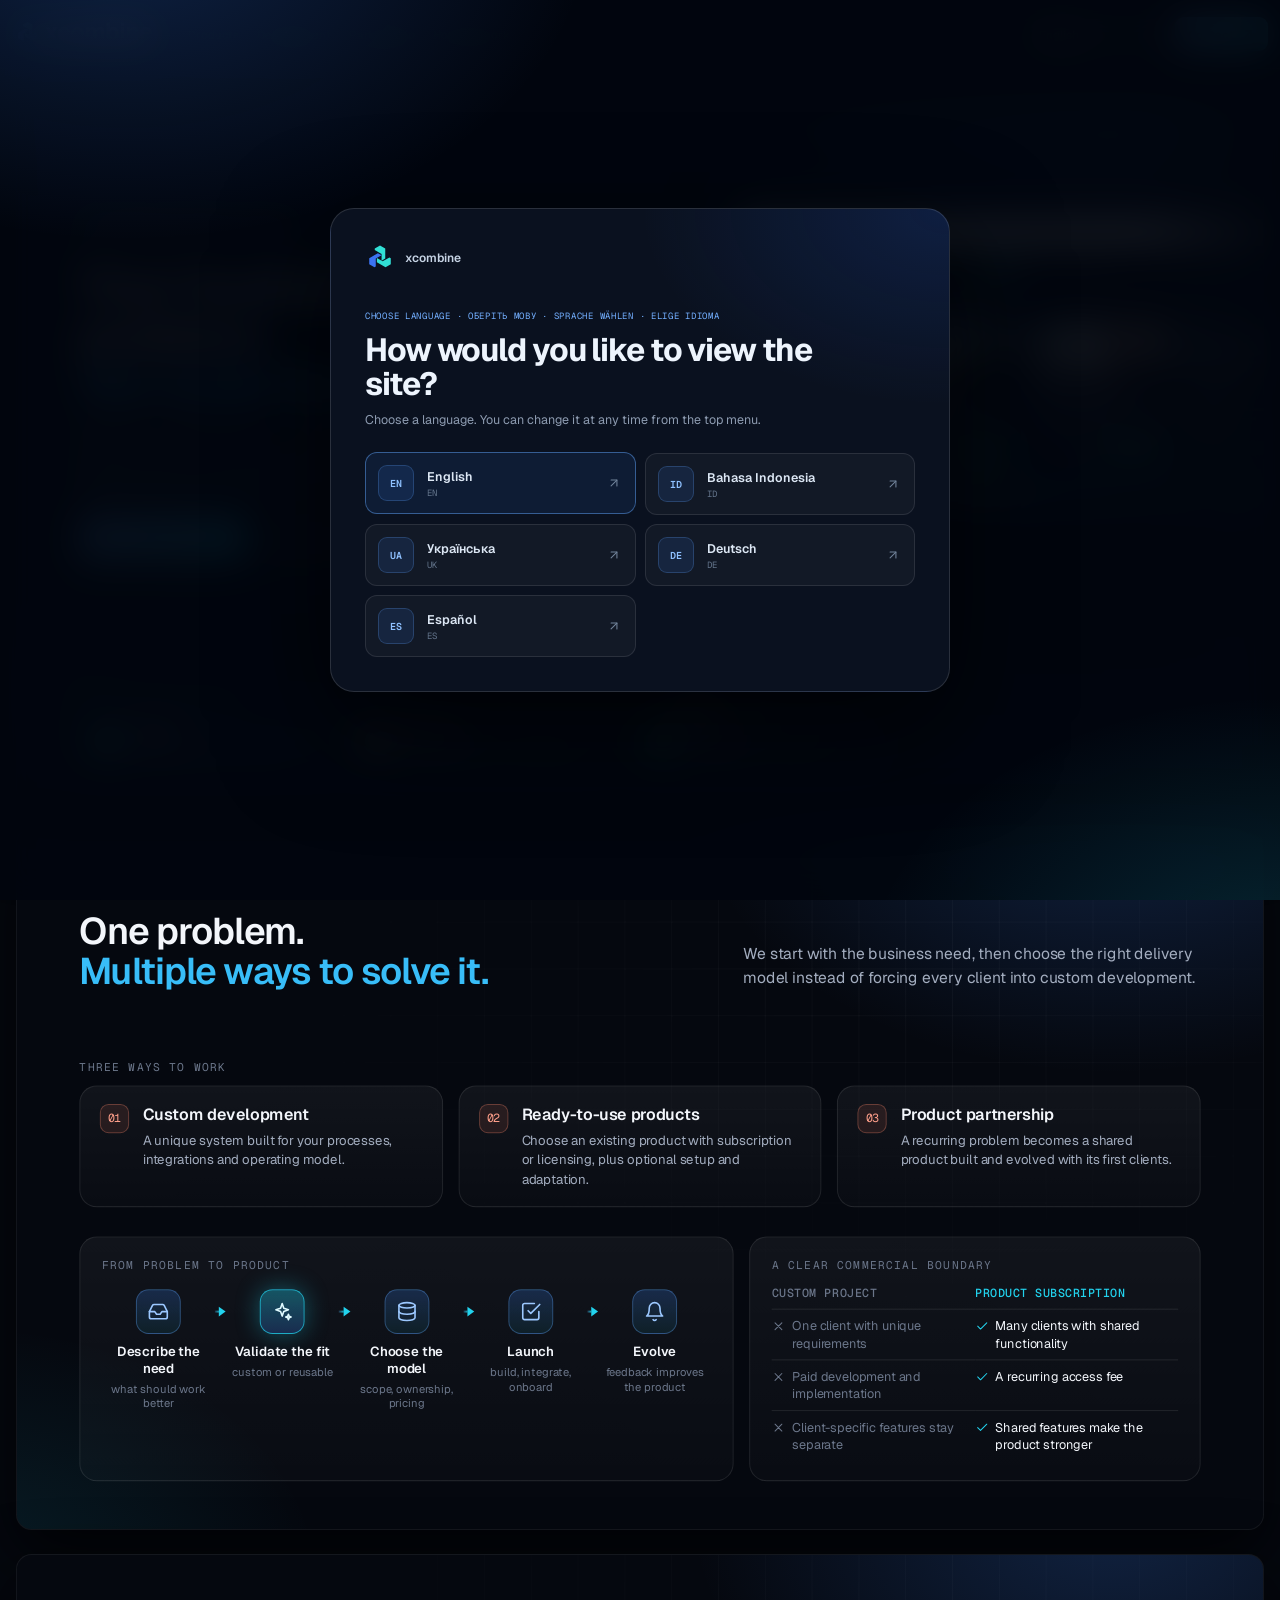
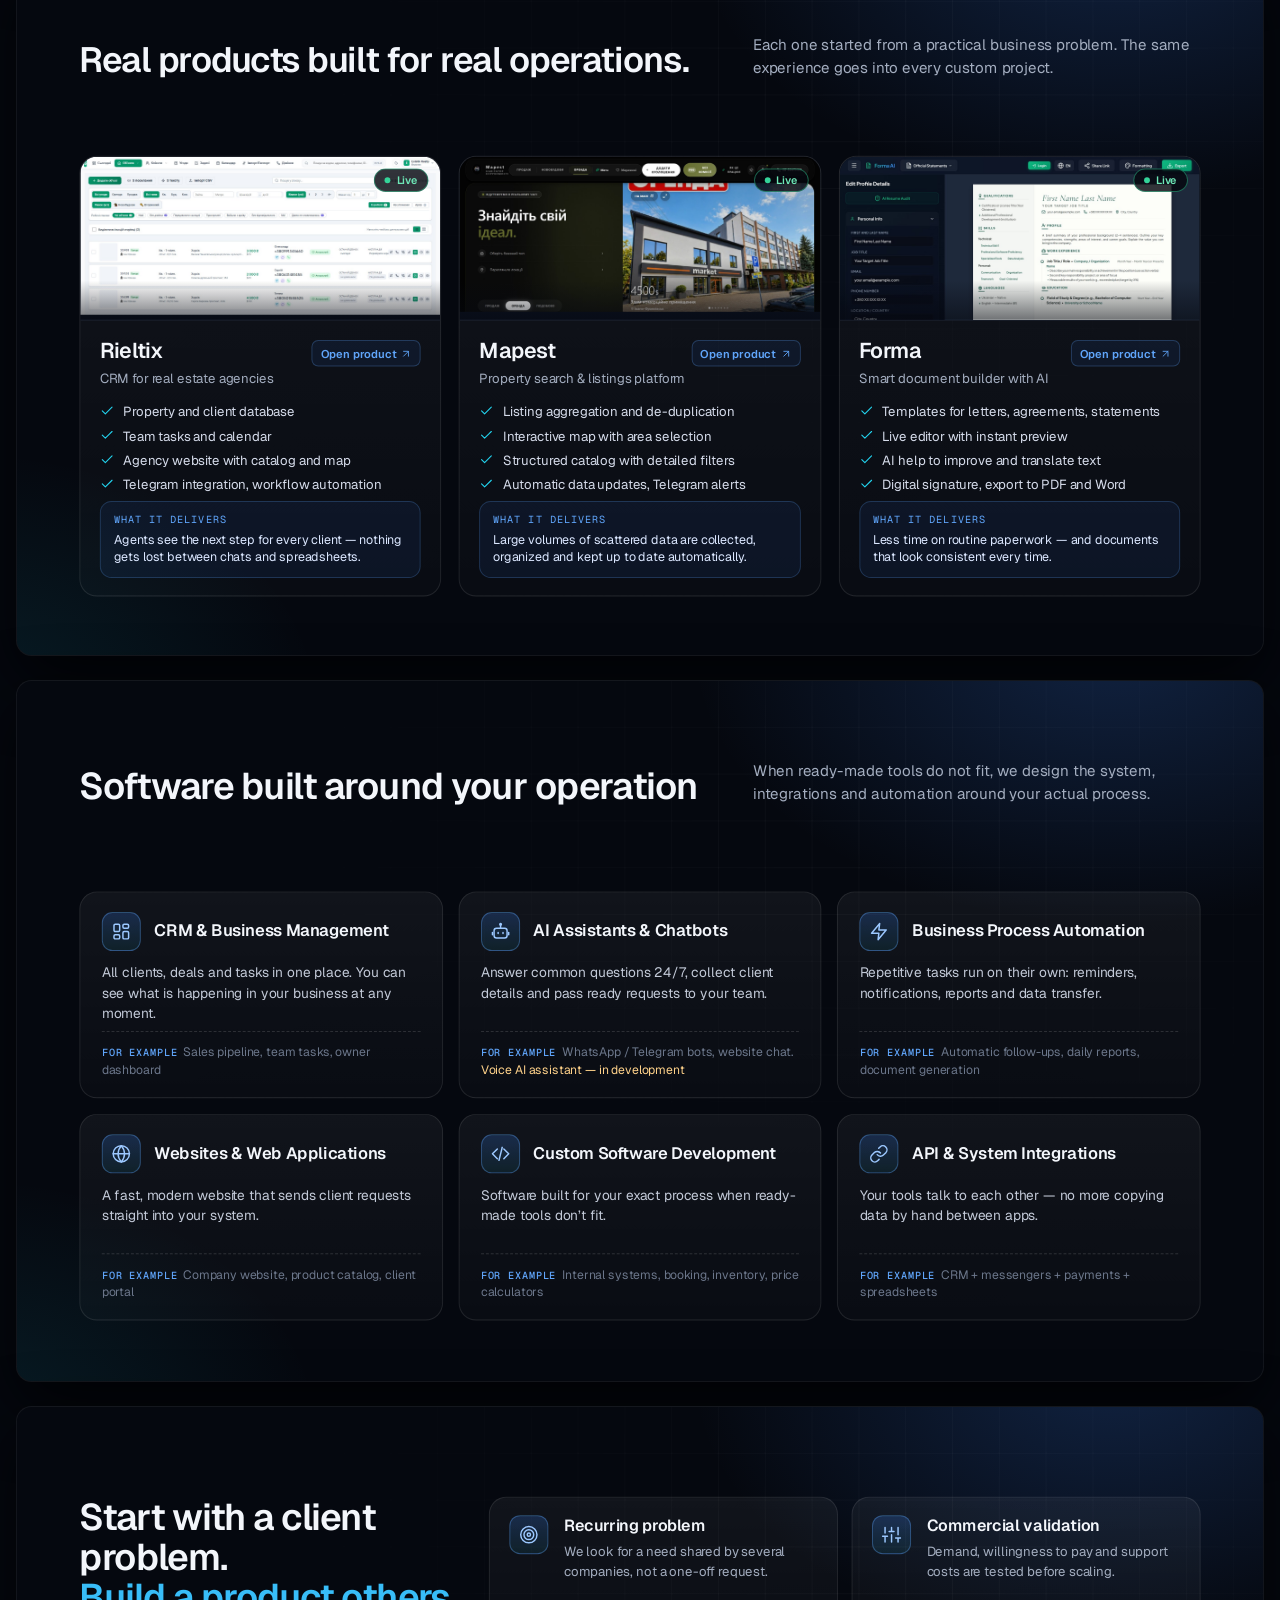
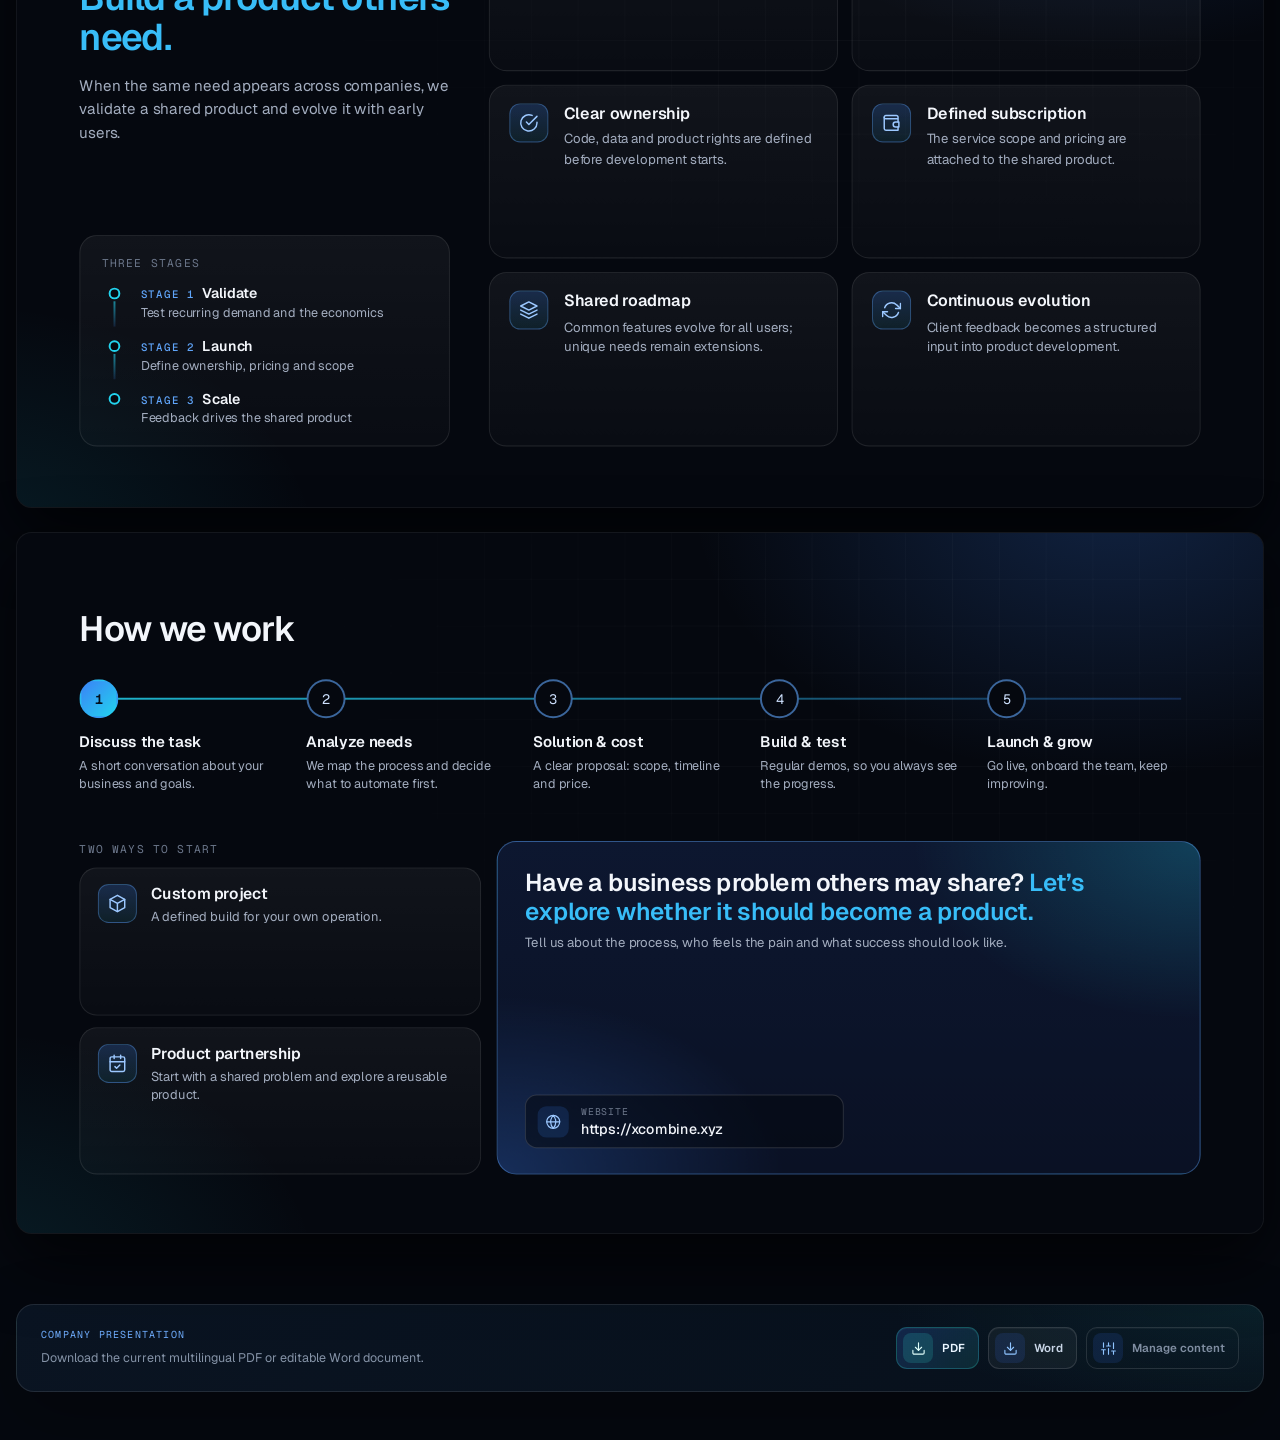
==== commit e3bcd50d: "Polish multilingual layout and export controls" ====
--- a/site/index.html
+++ b/site/index.html
@@ -147,14 +147,20 @@
 </main>
 
 <footer class="web-footer">
-  <div>
+  <div class="footer-copy">
     <span class="footer-kicker">Company presentation</span>
     <p>Download the current multilingual PDF or editable Word document.</p>
   </div>
-  <div class="footer-actions">
-    <button type="button" id="download-pdf" title="Откроется диалог печати. Выберите «Сохранить как PDF»."><svg class="" viewBox="0 0 24 24" fill="none" stroke="currentColor" stroke-width="1.8" stroke-linecap="round" stroke-linejoin="round"><path d="M21 15v4a2 2 0 0 1-2 2H5a2 2 0 0 1-2-2v-4"/><polyline points="7 10 12 15 17 10"/><line x1="12" y1="15" x2="12" y2="3"/></svg><span>PDF</span></button>
-    <button type="button" id="download-word"><svg class="" viewBox="0 0 24 24" fill="none" stroke="currentColor" stroke-width="1.8" stroke-linecap="round" stroke-linejoin="round"><path d="M21 15v4a2 2 0 0 1-2 2H5a2 2 0 0 1-2-2v-4"/><polyline points="7 10 12 15 17 10"/><line x1="12" y1="15" x2="12" y2="3"/></svg><span>Word</span></button>
-    <button type="button" id="edit-profile"><svg class="" viewBox="0 0 24 24" fill="none" stroke="currentColor" stroke-width="1.8" stroke-linecap="round" stroke-linejoin="round"><path d="M4 21v-7M4 10V3M12 21v-9M12 8V3M20 21v-5M20 12V3M1 14h6M9 8h6M17 16h6"/></svg><span>Manage content</span></button>
+  <div class="footer-actions" role="group" aria-label="Company presentation">
+    <button class="footer-action footer-action-primary" type="button" id="download-pdf" aria-label="Download PDF">
+      <span class="footer-action-icon"><svg class="" viewBox="0 0 24 24" fill="none" stroke="currentColor" stroke-width="1.8" stroke-linecap="round" stroke-linejoin="round"><path d="M21 15v4a2 2 0 0 1-2 2H5a2 2 0 0 1-2-2v-4"/><polyline points="7 10 12 15 17 10"/><line x1="12" y1="15" x2="12" y2="3"/></svg></span><span>PDF</span>
+    </button>
+    <button class="footer-action" type="button" id="download-word" aria-label="Word">
+      <span class="footer-action-icon"><svg class="" viewBox="0 0 24 24" fill="none" stroke="currentColor" stroke-width="1.8" stroke-linecap="round" stroke-linejoin="round"><path d="M21 15v4a2 2 0 0 1-2 2H5a2 2 0 0 1-2-2v-4"/><polyline points="7 10 12 15 17 10"/><line x1="12" y1="15" x2="12" y2="3"/></svg></span><span>Word</span>
+    </button>
+    <button class="footer-action footer-action-manage" type="button" id="edit-profile">
+      <span class="footer-action-icon"><svg class="" viewBox="0 0 24 24" fill="none" stroke="currentColor" stroke-width="1.8" stroke-linecap="round" stroke-linejoin="round"><path d="M4 21v-7M4 10V3M12 21v-9M12 8V3M20 21v-5M20 12V3M1 14h6M9 8h6M17 16h6"/></svg></span><span>Manage content</span>
+    </button>
   </div>
 </footer>
 
--- a/site/assets/style.css
+++ b/site/assets/style.css
@@ -150,7 +150,7 @@
 .phone img { display: block; width: 100%; border-radius: 28px; }
 
 /* ================= PAGE 1 — COVER ================= */
-.cover .left { position: absolute; left: var(--pad-x); top: 112px; width: 630px; z-index: 4; }
+.cover .left { position: absolute; left: var(--pad-x); top: 112px; width: 590px; z-index: 4; }
 .chip {
   display: inline-flex; align-items: center; gap: 10px;
   padding: 7px 14px 7px 10px; border-radius: 999px;
@@ -159,7 +159,7 @@
 }
 .chip .dot { width: 7px; height: 7px; border-radius: 50%; background: var(--cyan); box-shadow: 0 0 10px rgba(34, 211, 238, 0.9); }
 .cover .h1 { margin-top: 18px; font-size: 60px; }
-.cover .h1.long { font-size: 54px; }
+.cover .h1.long { max-width: 590px; font-size: 50px; }
 .cover .sub {
   margin-top: 18px; font-family: "Geist Mono", monospace; font-size: 13px; letter-spacing: 0.055em;
   color: #cfe2ff; text-transform: uppercase;
--- a/site/assets/web.css
+++ b/site/assets/web.css
@@ -10,12 +10,13 @@
 }
 
 .web-bar {
-  width: min(1420px, calc(100% - 36px));
+  width: min(1560px, calc(100% - 24px));
   min-height: 68px;
   margin: 0 auto;
   display: flex;
   align-items: center;
-  gap: 22px;
+  gap: 16px;
+  flex-wrap: nowrap;
   color: #d6e0ee;
 }
 
@@ -28,7 +29,7 @@
 
 .web-brand .brand-lockup {
   display: block;
-  width: 122px;
+  width: 152px;
   height: auto;
 }
 
@@ -36,10 +37,19 @@
   display: flex;
   align-items: center;
   gap: 2px;
+  flex: 1 1 auto;
+  min-width: 0;
+  overflow-x: auto;
+  scrollbar-width: none;
+}
+
+.site-nav::-webkit-scrollbar {
+  display: none;
 }
 
 .site-nav a {
-  padding: 8px 10px;
+  flex: 0 0 auto;
+  padding: 8px;
   border-radius: 8px;
   color: #8d9aae;
   font-size: 11.5px;
@@ -57,6 +67,7 @@
   display: flex;
   align-items: center;
   gap: 9px;
+  flex: none;
 }
 
 .nav-contact {
@@ -102,23 +113,34 @@
 }
 
 .web-footer {
-  width: min(1280px, calc(100% - 32px));
+  width: min(1420px, calc(100% - 32px));
   margin: 26px auto 48px;
   display: flex;
   align-items: center;
   justify-content: space-between;
   gap: 28px;
-  padding: 26px 28px;
+  padding: 22px 24px;
   border: 1px solid rgba(255, 255, 255, 0.1);
-  border-radius: 16px;
-  background: #09111e;
+  border-radius: 18px;
+  background:
+    radial-gradient(520px 150px at 100% 0%, rgba(49, 223, 213, 0.08), transparent 72%),
+    linear-gradient(135deg, #0a1422, #07101b);
+  box-shadow: 0 24px 70px rgba(0, 0, 0, 0.28);
   color: #e8eff9;
 }
 
+.footer-copy {
+  display: grid;
+  gap: 7px;
+  min-width: 0;
+}
+
 .web-footer p {
-  margin: 6px 0 0;
+  max-width: 680px;
+  margin: 0;
   color: #8492a6;
   font-size: 12.5px;
+  line-height: 1.55;
 }
 
 .footer-kicker {
@@ -132,36 +154,66 @@
 .footer-actions {
   display: flex;
   align-items: center;
-  gap: 8px;
+  justify-content: flex-end;
+  gap: 9px;
   flex: none;
 }
 
-.footer-actions button {
-  min-height: 38px;
+.footer-action {
+  min-height: 42px;
   display: inline-flex;
   align-items: center;
-  gap: 7px;
-  padding: 7px 12px;
+  gap: 9px;
+  flex: 0 0 auto;
+  padding: 5px 13px 5px 6px;
   border: 1px solid rgba(255, 255, 255, 0.12);
-  border-radius: 9px;
+  border-radius: 11px;
   color: #c8d5e6;
-  background: rgba(255, 255, 255, 0.035);
+  background: rgba(255, 255, 255, 0.045);
+  box-shadow: inset 0 1px rgba(255, 255, 255, 0.035);
   cursor: pointer;
-  font: 550 11.5px "Geist", "Segoe UI", sans-serif;
-}
-
-.footer-actions button:hover {
+  font: 600 11.5px/1 "Geist", "Segoe UI", sans-serif;
+  white-space: nowrap;
+  transition: border-color 0.16s ease, background 0.16s ease, color 0.16s ease;
+}
+
+.footer-action:hover {
+  border-color: rgba(255, 255, 255, 0.22);
   color: #fff;
-  background: rgba(255, 255, 255, 0.07);
-}
-
-.footer-actions svg {
+  background: rgba(255, 255, 255, 0.075);
+}
+
+.footer-action-icon {
+  width: 30px;
+  height: 30px;
+  display: grid;
+  place-items: center;
+  flex: 0 0 30px;
+  border-radius: 8px;
+  color: #8fc4ff;
+  background: rgba(59, 115, 241, 0.14);
+}
+
+.footer-action-icon svg {
   width: 15px;
   height: 15px;
-}
-
-.footer-actions #edit-profile {
+  flex: none;
+}
+
+.footer-action-primary {
+  color: #eaf5ff;
+  border-color: rgba(49, 223, 213, 0.25);
+  background: linear-gradient(135deg, rgba(59, 115, 241, 0.22), rgba(49, 223, 213, 0.12));
+}
+
+.footer-action-primary .footer-action-icon {
+  color: #dffefa;
+  background: rgba(49, 223, 213, 0.17);
+}
+
+.footer-action-manage {
   color: #7f8da1;
+  background: transparent;
 }
 
 .prod .name a.product-action {
@@ -174,6 +226,11 @@
   font-weight: 600;
 }
 
+.page[id],
+#contact {
+  scroll-margin-top: 88px;
+}
+
 @media screen and (max-width: 1320px) {
   body {
     overflow-x: hidden;
@@ -190,7 +247,26 @@
   }
 }
 
-@media screen and (max-width: 1050px) {
+@media screen and (max-width: 1180px) {
+  .web-bar {
+    gap: 10px;
+  }
+
+  .web-brand .brand-lockup {
+    width: 138px;
+  }
+
+  .site-nav a {
+    padding: 7px 6px;
+    font-size: 10.75px;
+  }
+
+  .web-bar select {
+    min-width: 108px;
+  }
+}
+
+@media screen and (max-width: 980px) {
   .web-bar {
     width: calc(100% - 24px);
     min-height: 92px;
@@ -221,6 +297,11 @@
   .deck-container {
     padding-top: 118px;
   }
+
+  .page[id],
+  #contact {
+    scroll-margin-top: 124px;
+  }
 }
 
 @media screen and (max-width: 650px) {
@@ -229,7 +310,7 @@
   }
 
   .web-brand .brand-lockup {
-    width: 104px;
+    width: 126px;
   }
 
   .web-tools {
@@ -244,10 +325,13 @@
   .web-footer {
     align-items: flex-start;
     flex-direction: column;
+    padding: 20px;
+    gap: 18px;
   }
 
   .footer-actions {
     width: 100%;
+    justify-content: flex-start;
     flex-wrap: wrap;
   }
 }
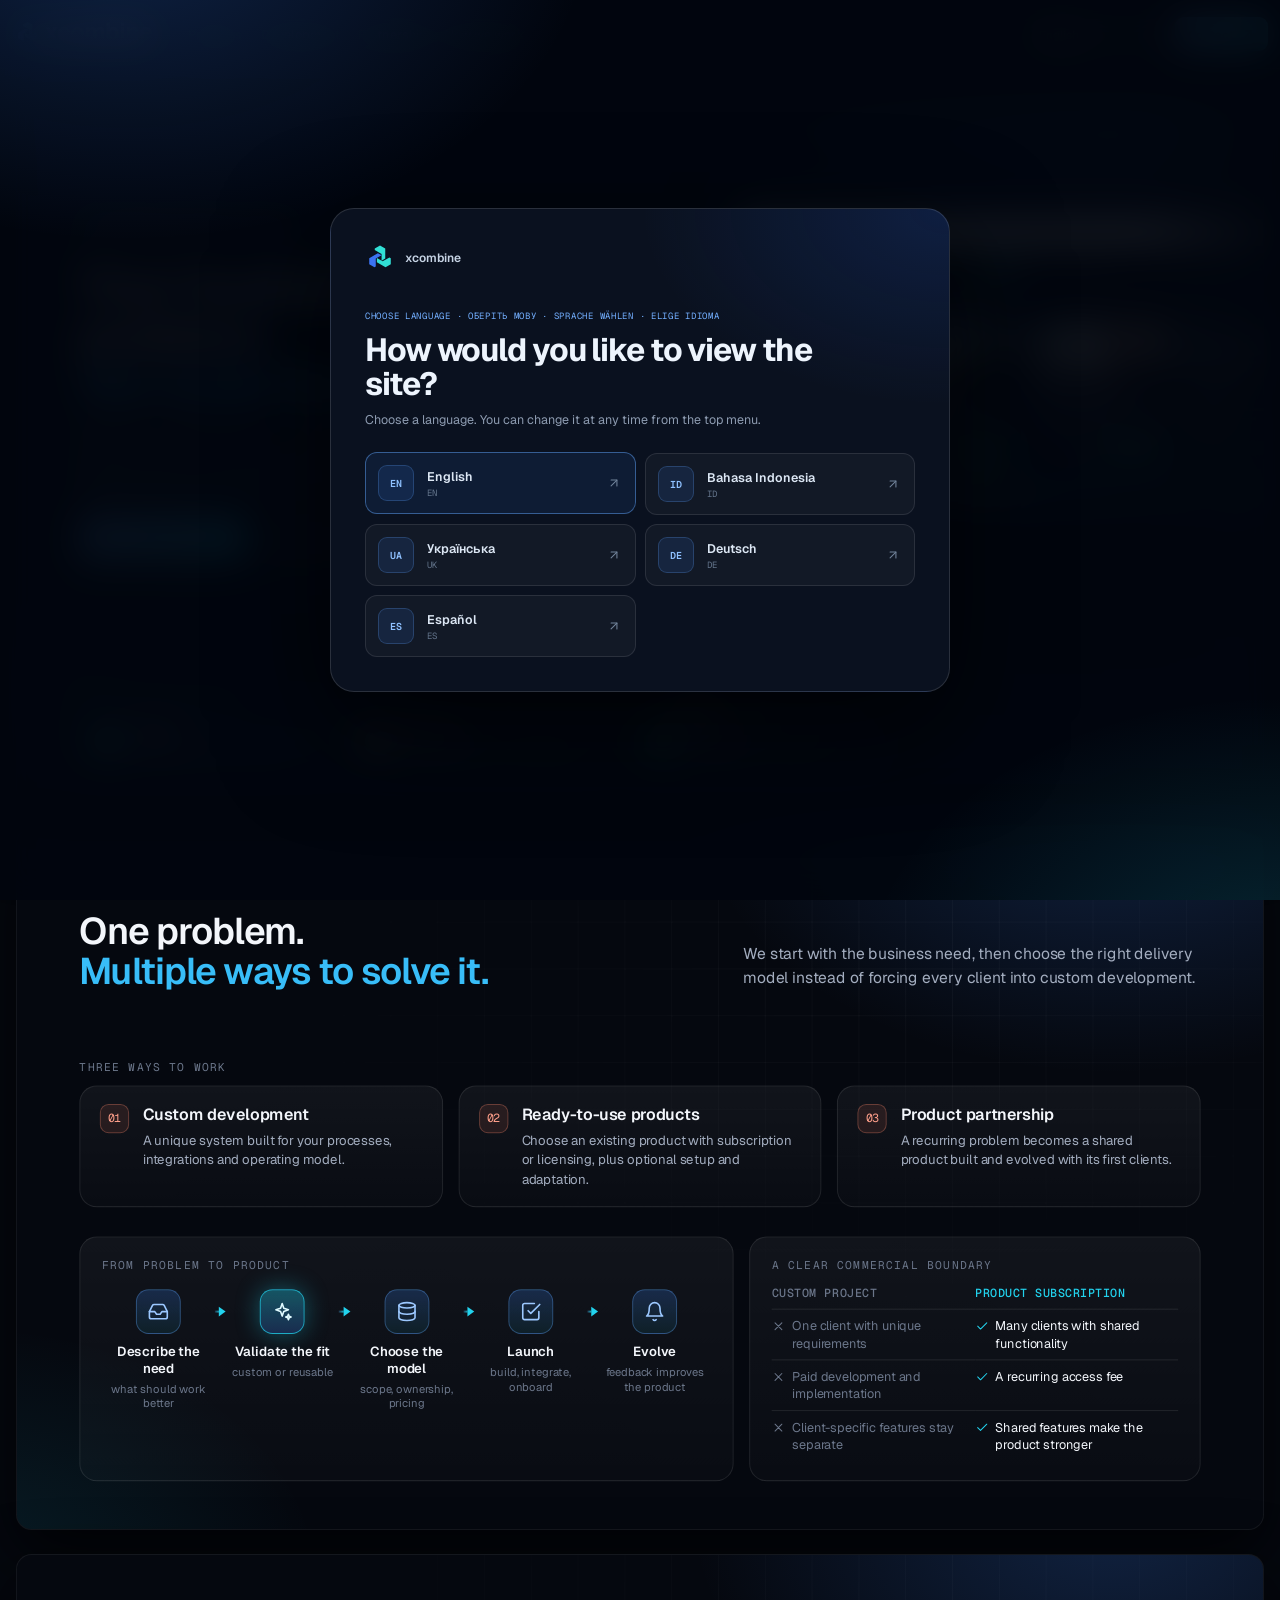
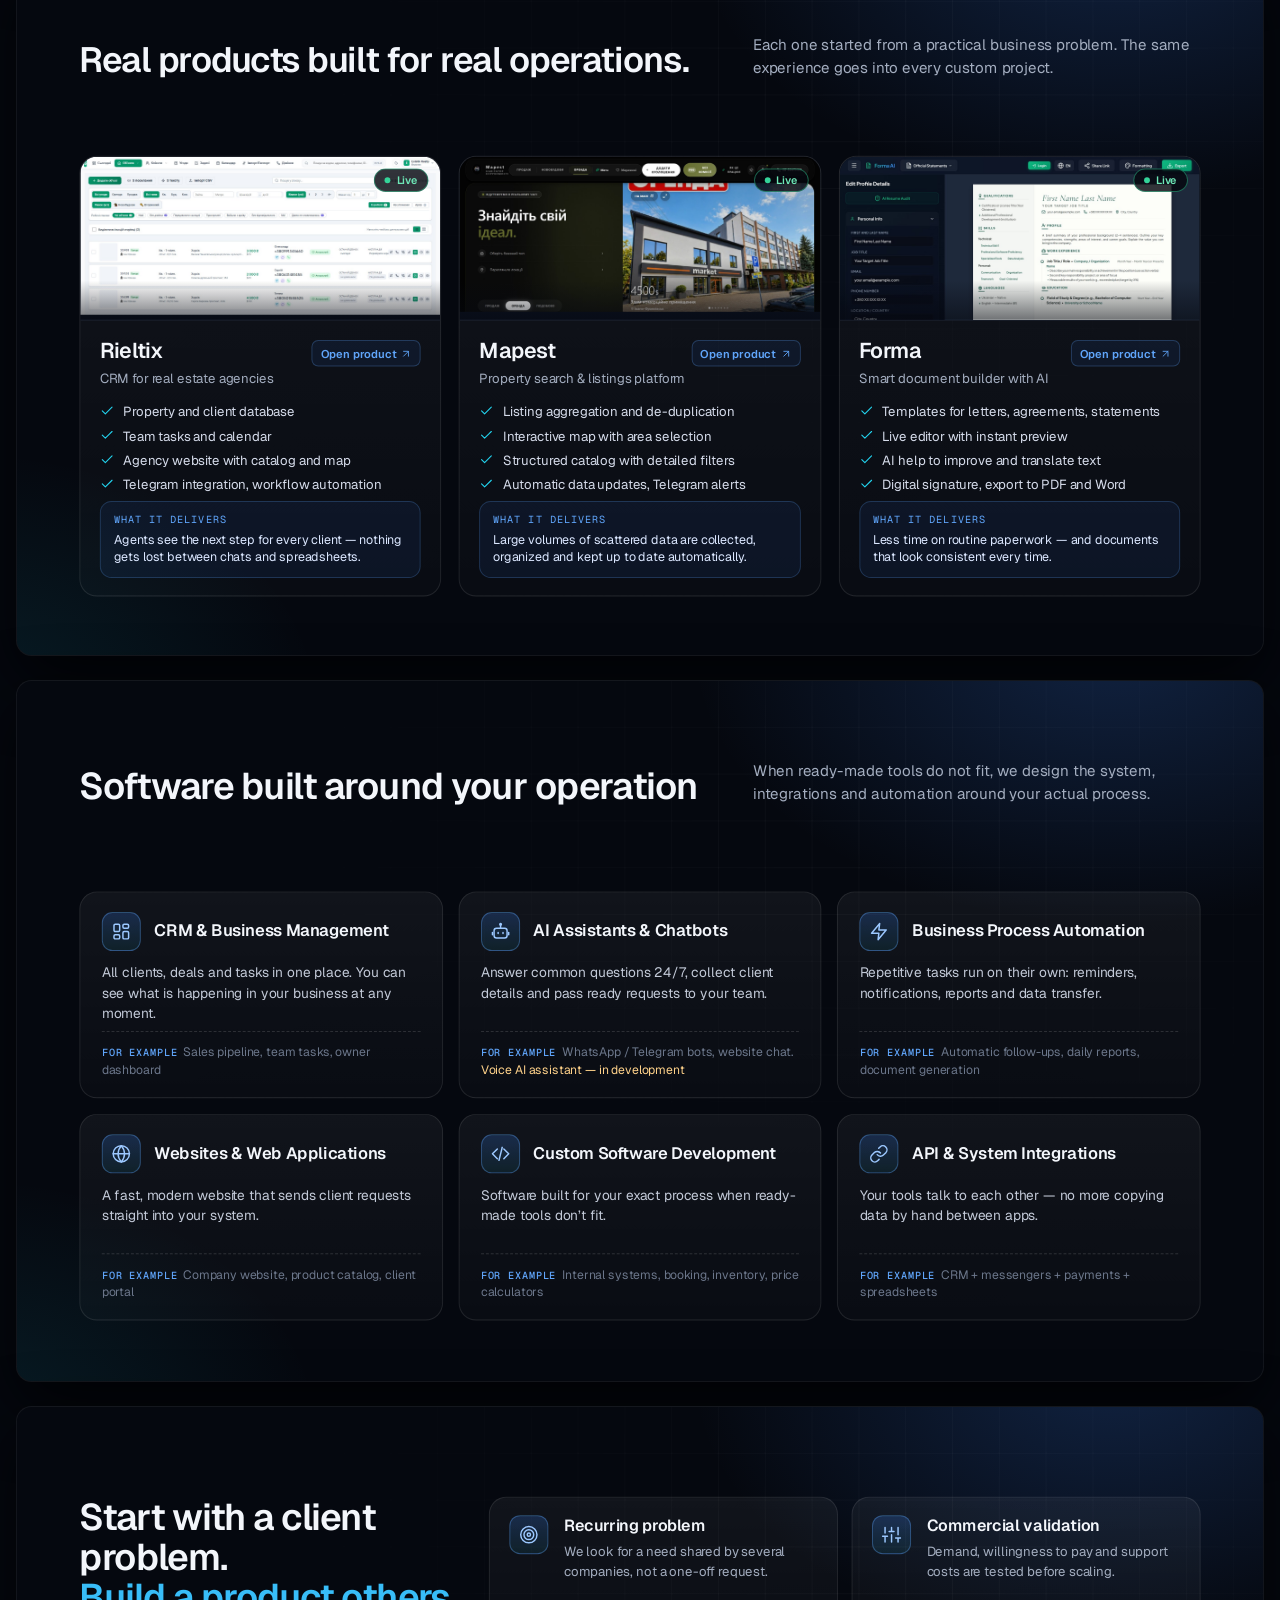
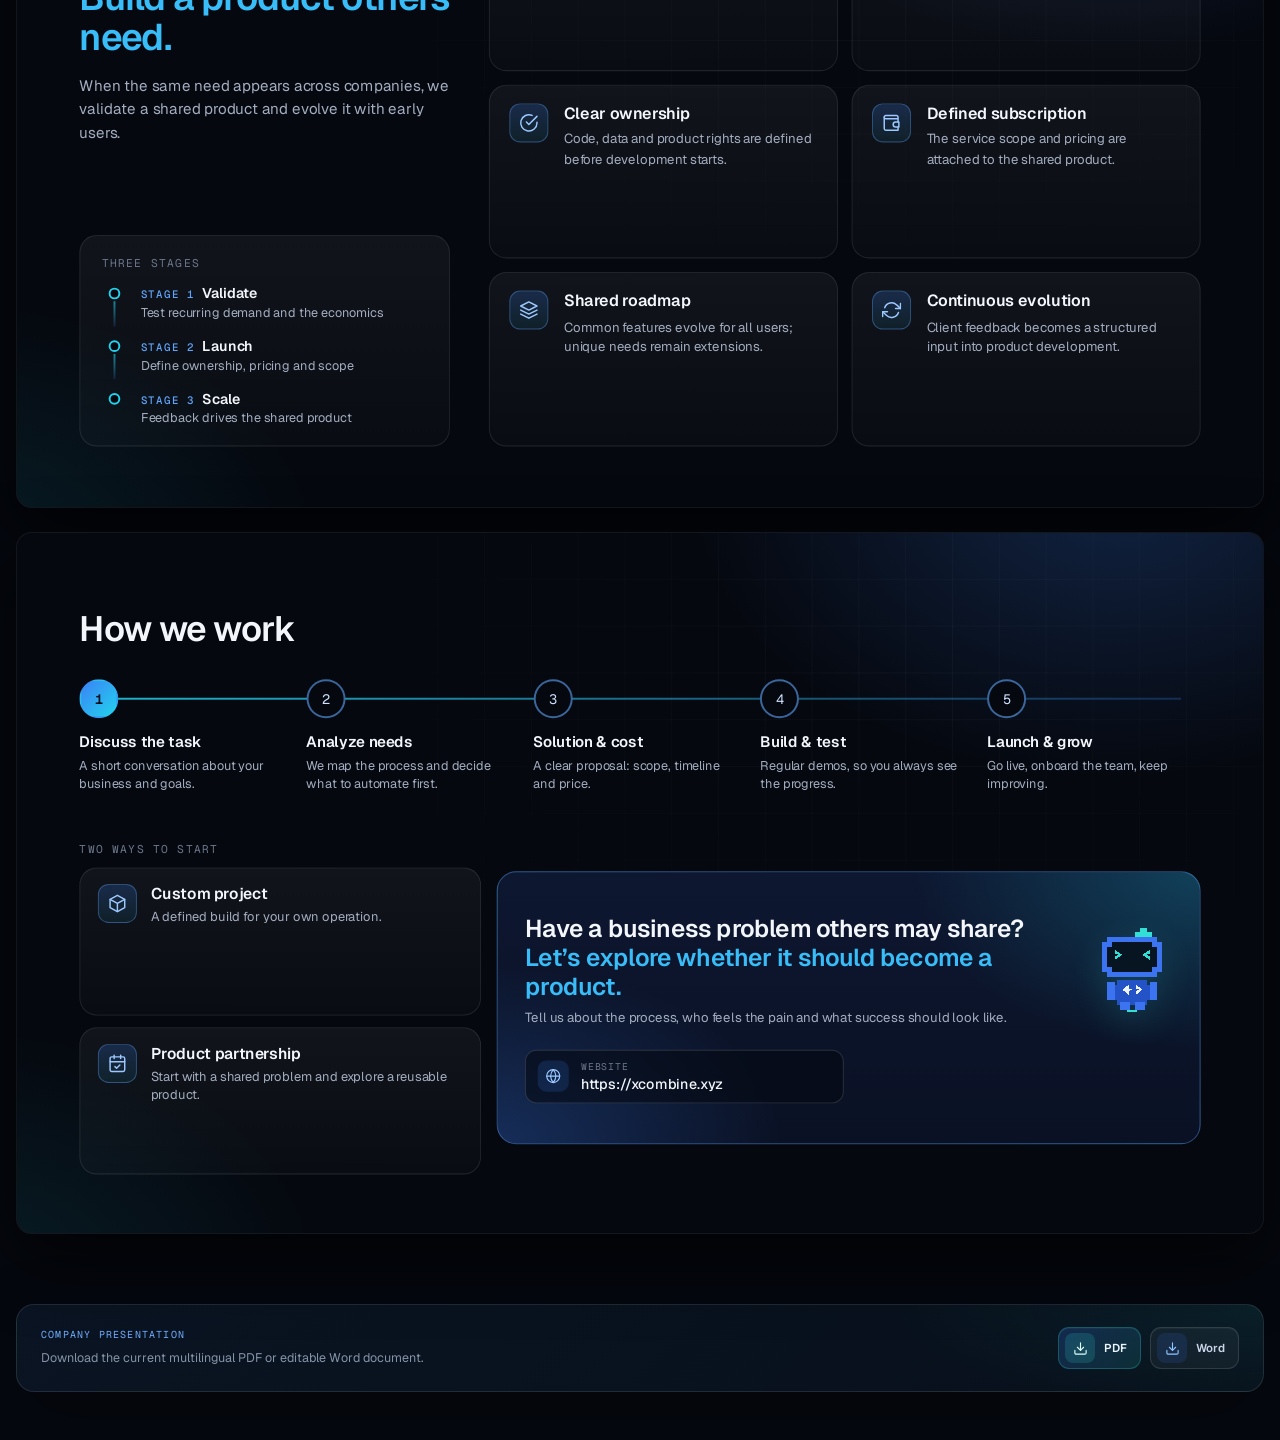
==== commit 97e2fea2: "Improve public exports and mobile layout" ====
--- a/site/index.html
+++ b/site/index.html
@@ -138,8 +138,13 @@
   <div class="bottom">
     <div class="models"><div class="label">Two ways to start</div><div class="card model"><div class="icon"><svg class="" viewBox="0 0 24 24" fill="none" stroke="currentColor" stroke-width="1.8" stroke-linecap="round" stroke-linejoin="round"><path d="M12 2l9 5v10l-9 5-9-5V7z"/><path d="M12 22V12M21 7l-9 5-9-5"/></svg></div><div><div class="h3">Custom project</div><p class="body">A defined build for your own operation.</p></div></div><div class="card model"><div class="icon"><svg class="" viewBox="0 0 24 24" fill="none" stroke="currentColor" stroke-width="1.8" stroke-linecap="round" stroke-linejoin="round"><rect x="3" y="4" width="18" height="18" rx="2"/><path d="M16 2v4M8 2v4M3 10h18"/><path d="m9 16 2 2 4-4"/></svg></div><div><div class="h3">Product partnership</div><p class="body">Start with a shared problem and explore a reusable product.</p></div></div></div>
     <div class="cta" id="contact">
-      <div class="q">Have a business problem others may share? <span class="grad">Let’s explore whether it should become a product.</span></div>
-      <p class="note">Tell us about the process, who feels the pain and what success should look like.</p>
+      <div class="cta-main">
+        <div class="cta-copy">
+          <div class="q">Have a business problem others may share? <span class="grad">Let’s explore whether it should become a product.</span></div>
+          <p class="note">Tell us about the process, who feels the pain and what success should look like.</p>
+        </div>
+        <img class="contact-companion" src="assets/brand/xcombine-companion.svg" alt="">
+      </div>
       <div class="contacts"><a class="contact" href="https://xcombine.xyz"><div class="ci"><svg class="" viewBox="0 0 24 24" fill="none" stroke="currentColor" stroke-width="1.8" stroke-linecap="round" stroke-linejoin="round"><circle cx="12" cy="12" r="10"/><path d="M2 12h20"/><path d="M12 2a15.3 15.3 0 0 1 4 10 15.3 15.3 0 0 1-4 10 15.3 15.3 0 0 1-4-10 15.3 15.3 0 0 1 4-10z"/></svg></div><div><small>Website</small><b>https://xcombine.xyz</b></div></a></div>
     </div>
   </div>
@@ -152,14 +157,11 @@
     <p>Download the current multilingual PDF or editable Word document.</p>
   </div>
   <div class="footer-actions" role="group" aria-label="Company presentation">
-    <button class="footer-action footer-action-primary" type="button" id="download-pdf" aria-label="Download PDF">
+    <a class="footer-action footer-action-primary" id="download-pdf" href="Company_Profile_EN.pdf" download="Company_Profile_EN.pdf" aria-label="Download PDF">
       <span class="footer-action-icon"><svg class="" viewBox="0 0 24 24" fill="none" stroke="currentColor" stroke-width="1.8" stroke-linecap="round" stroke-linejoin="round"><path d="M21 15v4a2 2 0 0 1-2 2H5a2 2 0 0 1-2-2v-4"/><polyline points="7 10 12 15 17 10"/><line x1="12" y1="15" x2="12" y2="3"/></svg></span><span>PDF</span>
-    </button>
+    </a>
     <button class="footer-action" type="button" id="download-word" aria-label="Word">
       <span class="footer-action-icon"><svg class="" viewBox="0 0 24 24" fill="none" stroke="currentColor" stroke-width="1.8" stroke-linecap="round" stroke-linejoin="round"><path d="M21 15v4a2 2 0 0 1-2 2H5a2 2 0 0 1-2-2v-4"/><polyline points="7 10 12 15 17 10"/><line x1="12" y1="15" x2="12" y2="3"/></svg></span><span>Word</span>
-    </button>
-    <button class="footer-action footer-action-manage" type="button" id="edit-profile">
-      <span class="footer-action-icon"><svg class="" viewBox="0 0 24 24" fill="none" stroke="currentColor" stroke-width="1.8" stroke-linecap="round" stroke-linejoin="round"><path d="M4 21v-7M4 10V3M12 21v-9M12 8V3M20 21v-5M20 12V3M1 14h6M9 8h6M17 16h6"/></svg></span><span>Manage content</span>
     </button>
   </div>
 </footer>
@@ -182,14 +184,8 @@
   function rescale() {
     const w = window.innerWidth;
     const pages = document.querySelectorAll('.deck-container .page');
-    if (w < 1320 && w >= 768) {
+    if (w >= 900 && w < 1320) {
       const scale = (w - 32) / 1280;
-      pages.forEach(p => {
-        p.style.transform = `scale(${scale})`;
-        p.style.marginBottom = `${-(720 * (1 - scale))}px`;
-      });
-    } else if (w < 768) {
-      const scale = (w - 24) / 1280;
       pages.forEach(p => {
         p.style.transform = `scale(${scale})`;
         p.style.marginBottom = `${-(720 * (1 - scale))}px`;
--- a/site/assets/style.css
+++ b/site/assets/style.css
@@ -340,23 +340,31 @@
 .step:first-child .num { background: linear-gradient(135deg, #3b82f6, #22d3ee); border-color: transparent; color: #04101f; font-weight: 600; }
 .step b { display: block; margin-top: 14px; font-size: 15.5px; font-weight: 600; letter-spacing: -0.01em; }
 .step p { margin-top: 5px; font-size: 13px; line-height: 1.45; color: var(--muted); padding-right: 6px; }
-.p6 .bottom { position: absolute; left: var(--pad-x); right: var(--pad-x); top: 316px; bottom: 60px; display: grid; grid-template-columns: 1fr 1.75fr; gap: 16px; }
-.p6 .models { display: flex; flex-direction: column; gap: 12px; }
+.p6 .bottom { position: absolute; left: var(--pad-x); right: var(--pad-x); top: 316px; bottom: 60px; display: grid; grid-template-columns: 1fr 1.75fr; gap: 16px; align-items: center; }
+.p6 .models { display: flex; flex-direction: column; gap: 12px; align-self: stretch; }
 .model { padding: 16px 18px; display: flex; gap: 14px; flex: 1; align-items: flex-start; }
 .model .h3 { font-size: 16px; }
 .model .body { font-size: 13.2px; margin-top: 4px; }
 .cta {
-  position: relative; padding: 26px 28px; border-radius: 20px; overflow: hidden;
+  position: relative; align-self: center; min-height: 280px; padding: 24px 28px; border-radius: 20px; overflow: hidden;
   background:
     radial-gradient(420px 260px at 100% 0%, rgba(34, 211, 238, 0.22), transparent 70%),
     radial-gradient(420px 260px at 0% 100%, rgba(59, 130, 246, 0.25), transparent 70%),
     linear-gradient(180deg, #0d1730, #0a1124);
   border: 1px solid rgba(96, 165, 250, 0.4);
-  display: flex; flex-direction: column;
+  display: flex; flex-direction: column; justify-content: center;
+}
+.cta-main {
+  display: grid; grid-template-columns: minmax(0, 1fr) 88px; gap: 18px; align-items: center;
+}
+.cta-copy { min-width: 0; }
+.contact-companion {
+  width: 82px; height: 92px; justify-self: end; object-fit: contain;
+  filter: drop-shadow(0 12px 18px rgba(49, 223, 213, 0.16));
 }
 .cta .q { font-size: 25px; line-height: 1.2; font-weight: 600; letter-spacing: -0.02em; }
 .cta .note { margin-top: 8px; font-size: 13.5px; color: var(--muted); }
-.contacts { margin-top: auto; display: grid; grid-template-columns: 1fr 1fr; gap: 10px; }
+.contacts { margin-top: 24px; display: grid; grid-template-columns: 1fr 1fr; gap: 10px; }
 .contact {
   display: flex; align-items: center; gap: 12px; padding: 10px 12px; border-radius: 12px;
   background: rgba(5, 8, 15, 0.55); border: 1px solid var(--line-2);
--- a/site/assets/web.css
+++ b/site/assets/web.css
@@ -52,8 +52,9 @@
   padding: 8px;
   border-radius: 8px;
   color: #8d9aae;
-  font-size: 11.5px;
-  font-weight: 500;
+  font-size: 12.5px;
+  font-weight: 550;
+  letter-spacing: 0.005em;
   white-space: nowrap;
 }
 
@@ -211,11 +212,6 @@
   background: rgba(49, 223, 213, 0.17);
 }
 
-.footer-action-manage {
-  color: #7f8da1;
-  background: transparent;
-}
-
 .prod .name a.product-action {
   padding: 5px 8px;
   border: 1px solid rgba(96, 165, 250, 0.25);
@@ -258,7 +254,7 @@
 
   .site-nav a {
     padding: 7px 6px;
-    font-size: 10.75px;
+    font-size: 11.5px;
   }
 
   .web-bar select {
@@ -333,6 +329,375 @@
     width: 100%;
     justify-content: flex-start;
     flex-wrap: wrap;
+  }
+}
+
+@media screen and (max-width: 899px) {
+  :root {
+    --pad-x: 20px;
+  }
+
+  .deck-container {
+    gap: 16px;
+    padding: 110px 12px 28px;
+  }
+
+  .deck-container .page {
+    width: 100%;
+    max-width: 720px;
+    height: auto;
+    min-height: 0;
+    margin: 0 !important;
+    overflow: hidden;
+    border-radius: 20px;
+    transform: none !important;
+  }
+
+  .h1,
+  .cover .h1.long {
+    max-width: none;
+    font-size: clamp(36px, 10vw, 46px);
+    line-height: 1.04;
+  }
+
+  .h2,
+  .p2 .h2,
+  .p3 .h2,
+  .p4 .h2,
+  .p5 .h2,
+  .p6 .h2 {
+    font-size: clamp(29px, 8vw, 36px);
+  }
+
+  .lead,
+  .p2 .lead,
+  .p3 .lead,
+  .p4 .lead,
+  .p5 .lead {
+    font-size: 15px;
+    line-height: 1.55;
+  }
+
+  .cover {
+    padding: 28px 20px 24px;
+  }
+
+  .cover .left {
+    position: static;
+    width: auto;
+  }
+
+  .cover .h1 {
+    margin-top: 16px;
+  }
+
+  .cover .sub {
+    margin-top: 14px;
+    font-size: 11.5px;
+    line-height: 1.55;
+  }
+
+  .cover .lead {
+    max-width: none;
+    margin-top: 12px;
+    font-size: 15px;
+  }
+
+  .cover-actions {
+    align-items: stretch;
+    flex-wrap: wrap;
+  }
+
+  .cover-button {
+    flex: 1 1 160px;
+  }
+
+  .cover-trust {
+    align-items: flex-start;
+    font-size: 9.5px;
+    line-height: 1.45;
+  }
+
+  .cover .collage {
+    position: relative;
+    left: auto;
+    top: auto;
+    width: 100%;
+    height: 235px;
+    margin-top: 30px;
+  }
+
+  .cover .collage .f1 {
+    left: 9%;
+    width: 91%;
+  }
+
+  .cover .collage .ph {
+    left: 0;
+    top: 74px;
+    width: 27%;
+  }
+
+  .cover .fade-r,
+  .cover .fade-b {
+    display: none;
+  }
+
+  .cover .products {
+    position: static;
+    margin-top: 30px;
+  }
+
+  .cover .products .row {
+    display: grid;
+    grid-template-columns: 1fr;
+    gap: 8px;
+  }
+
+  .pill {
+    width: 100%;
+    min-width: 0;
+  }
+
+  .pill > span:nth-child(2) {
+    min-width: 0;
+  }
+
+  .pill small {
+    overflow: hidden;
+    text-overflow: ellipsis;
+    white-space: nowrap;
+  }
+
+  .p2,
+  .p3,
+  .p4,
+  .p5,
+  .p6 {
+    padding: 28px 20px 30px;
+  }
+
+  .p2 .head,
+  .p3 .head,
+  .p4 .head,
+  .p2 .problems,
+  .p2 .bottom,
+  .p3 .cards,
+  .p4 .grid,
+  .p5 .leftcol,
+  .p5 .grid,
+  .p6 .title,
+  .p6 .steps,
+  .p6 .bottom {
+    position: static;
+    left: auto;
+    right: auto;
+    top: auto;
+    bottom: auto;
+    width: auto;
+    height: auto;
+  }
+
+  .p2 .head,
+  .p3 .head,
+  .p4 .head {
+    display: grid;
+    grid-template-columns: 1fr;
+    gap: 14px;
+  }
+
+  .p2 .problems {
+    margin-top: 28px;
+  }
+
+  .p2 .problems .grid,
+  .p2 .bottom,
+  .p3 .cards,
+  .p4 .grid,
+  .p5 .grid,
+  .p6 .bottom {
+    grid-template-columns: 1fr !important;
+    gap: 14px;
+    margin-top: 14px;
+  }
+
+  .p2 .prob {
+    padding: 16px;
+  }
+
+  .flowcard,
+  .cmpcard {
+    padding: 18px;
+  }
+
+  .flow {
+    display: grid;
+    gap: 10px;
+    margin-top: 16px;
+  }
+
+  .flow .node {
+    width: auto;
+    display: grid;
+    grid-template-columns: 42px minmax(0, 1fr);
+    column-gap: 12px;
+    align-items: center;
+    text-align: left;
+  }
+
+  .flow .node .icon {
+    grid-row: 1 / 3;
+    width: 42px;
+    height: 42px;
+    margin: 0;
+  }
+
+  .flow .node b {
+    margin: 0;
+  }
+
+  .flow .node small {
+    grid-column: 2;
+    margin-top: -6px;
+  }
+
+  .flow .arrow {
+    display: none;
+  }
+
+  .cmp {
+    table-layout: fixed;
+  }
+
+  .cmp td {
+    padding: 9px 8px 9px 0;
+    font-size: 12.5px;
+  }
+
+  .p3 .cards {
+    margin-top: 24px;
+  }
+
+  .p3 .prod .shot {
+    height: auto;
+    aspect-ratio: 16 / 9;
+  }
+
+  .prod .name {
+    gap: 12px;
+  }
+
+  .prod .info {
+    padding: 16px;
+  }
+
+  .p4 .grid {
+    margin-top: 24px;
+  }
+
+  .svc {
+    padding: 18px;
+  }
+
+  .p5 .leftcol {
+    display: block;
+  }
+
+  .p5 .phases {
+    margin-top: 22px;
+  }
+
+  .p5 .grid {
+    margin-top: 16px;
+  }
+
+  .ben {
+    padding: 16px;
+  }
+
+  .p6 .steps {
+    display: grid;
+    grid-template-columns: 1fr;
+    gap: 14px;
+    margin-top: 24px;
+  }
+
+  .p6 .steps::before {
+    display: none;
+  }
+
+  .p6 .step {
+    display: grid;
+    grid-template-columns: 38px minmax(0, 1fr);
+    column-gap: 12px;
+    align-items: center;
+  }
+
+  .p6 .step .num {
+    grid-row: 1 / 3;
+    width: 38px;
+    height: 38px;
+  }
+
+  .p6 .step b {
+    margin: 0;
+  }
+
+  .p6 .step p {
+    margin-top: -5px;
+    padding: 0;
+  }
+
+  .p6 .bottom {
+    margin-top: 26px;
+  }
+
+  .p6 .models {
+    align-self: auto;
+  }
+
+  .model {
+    flex: none;
+    padding: 16px;
+  }
+
+  .cta {
+    align-self: auto;
+    min-height: 0;
+    padding: 22px 18px;
+  }
+
+  .cta-main {
+    grid-template-columns: minmax(0, 1fr) 62px;
+    gap: 12px;
+    align-items: start;
+  }
+
+  .contact-companion {
+    width: 58px;
+    height: 65px;
+  }
+
+  .cta .q {
+    font-size: 21px;
+  }
+
+  .cta .note {
+    font-size: 12.5px;
+    line-height: 1.5;
+  }
+
+  .contacts {
+    grid-template-columns: 1fr;
+    margin-top: 20px;
+  }
+
+  .contact {
+    min-width: 0;
+  }
+
+  .contact b {
+    overflow-wrap: anywhere;
   }
 }
 
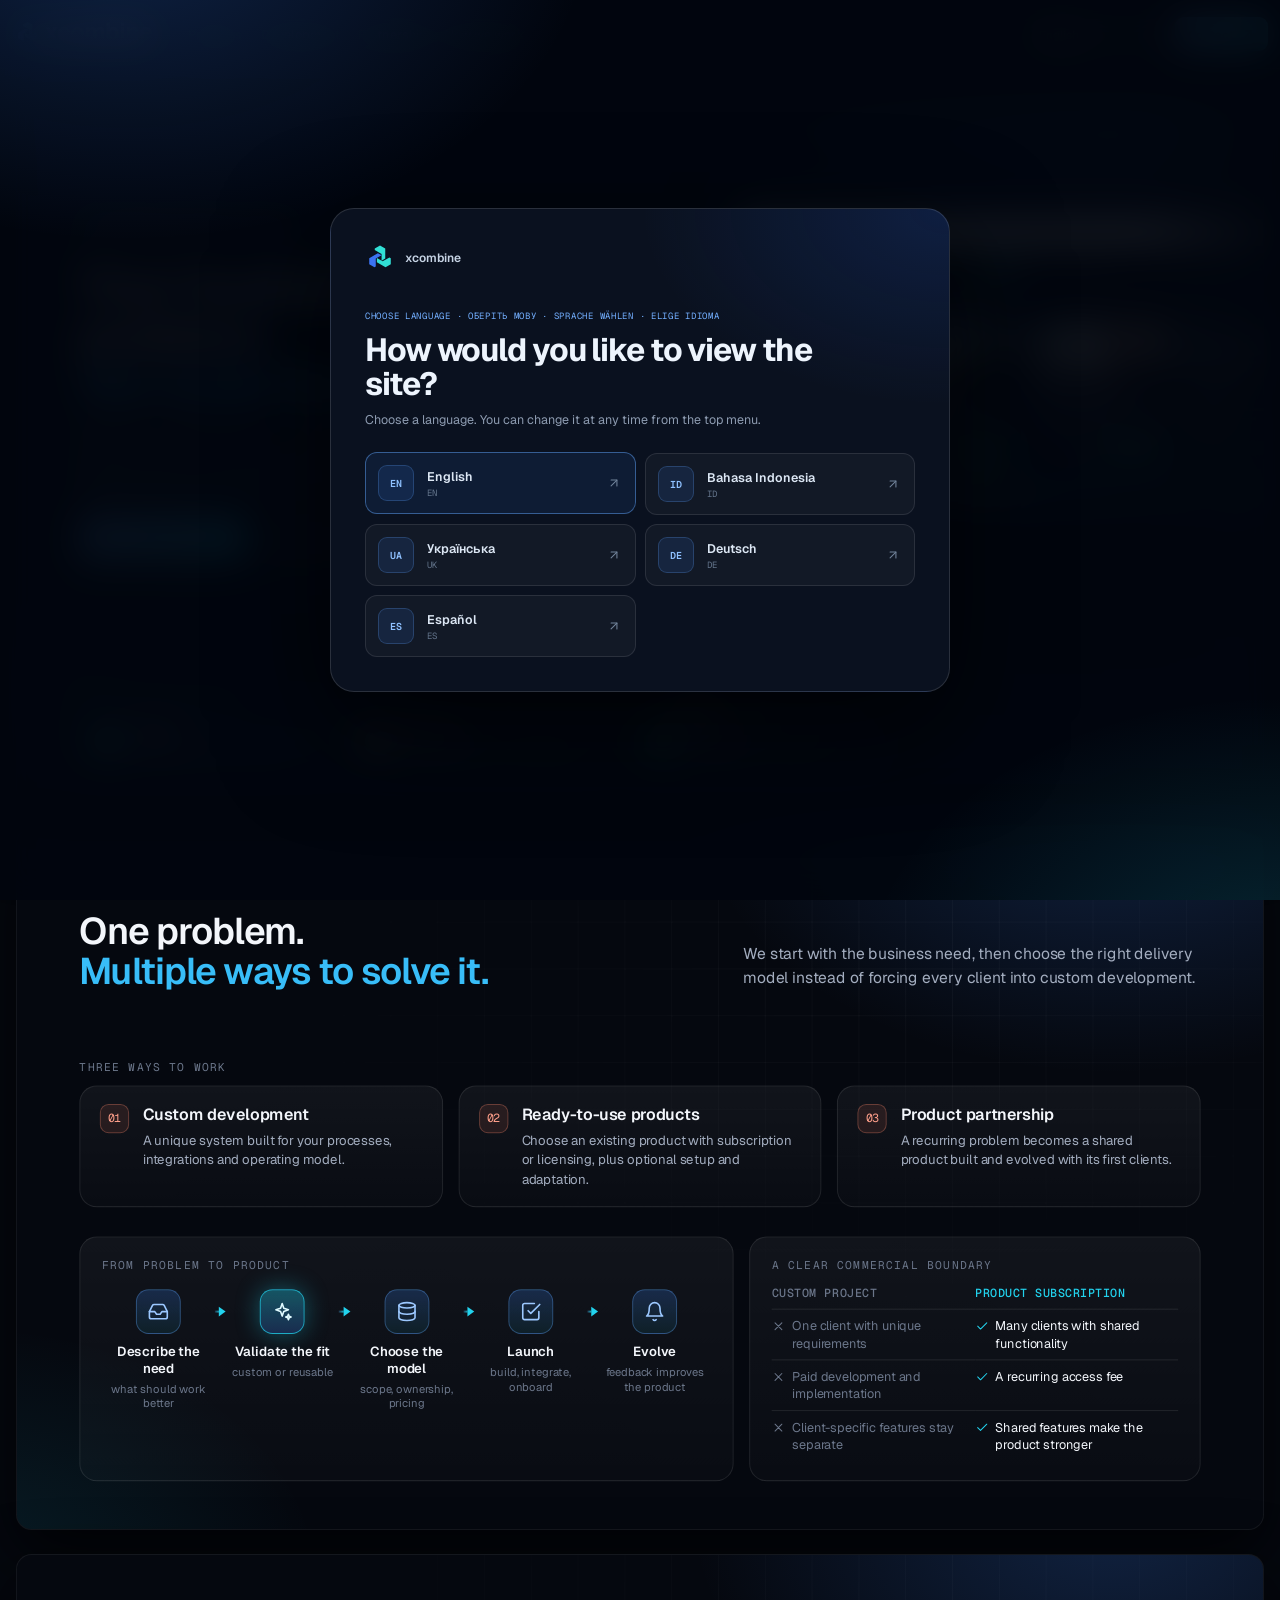
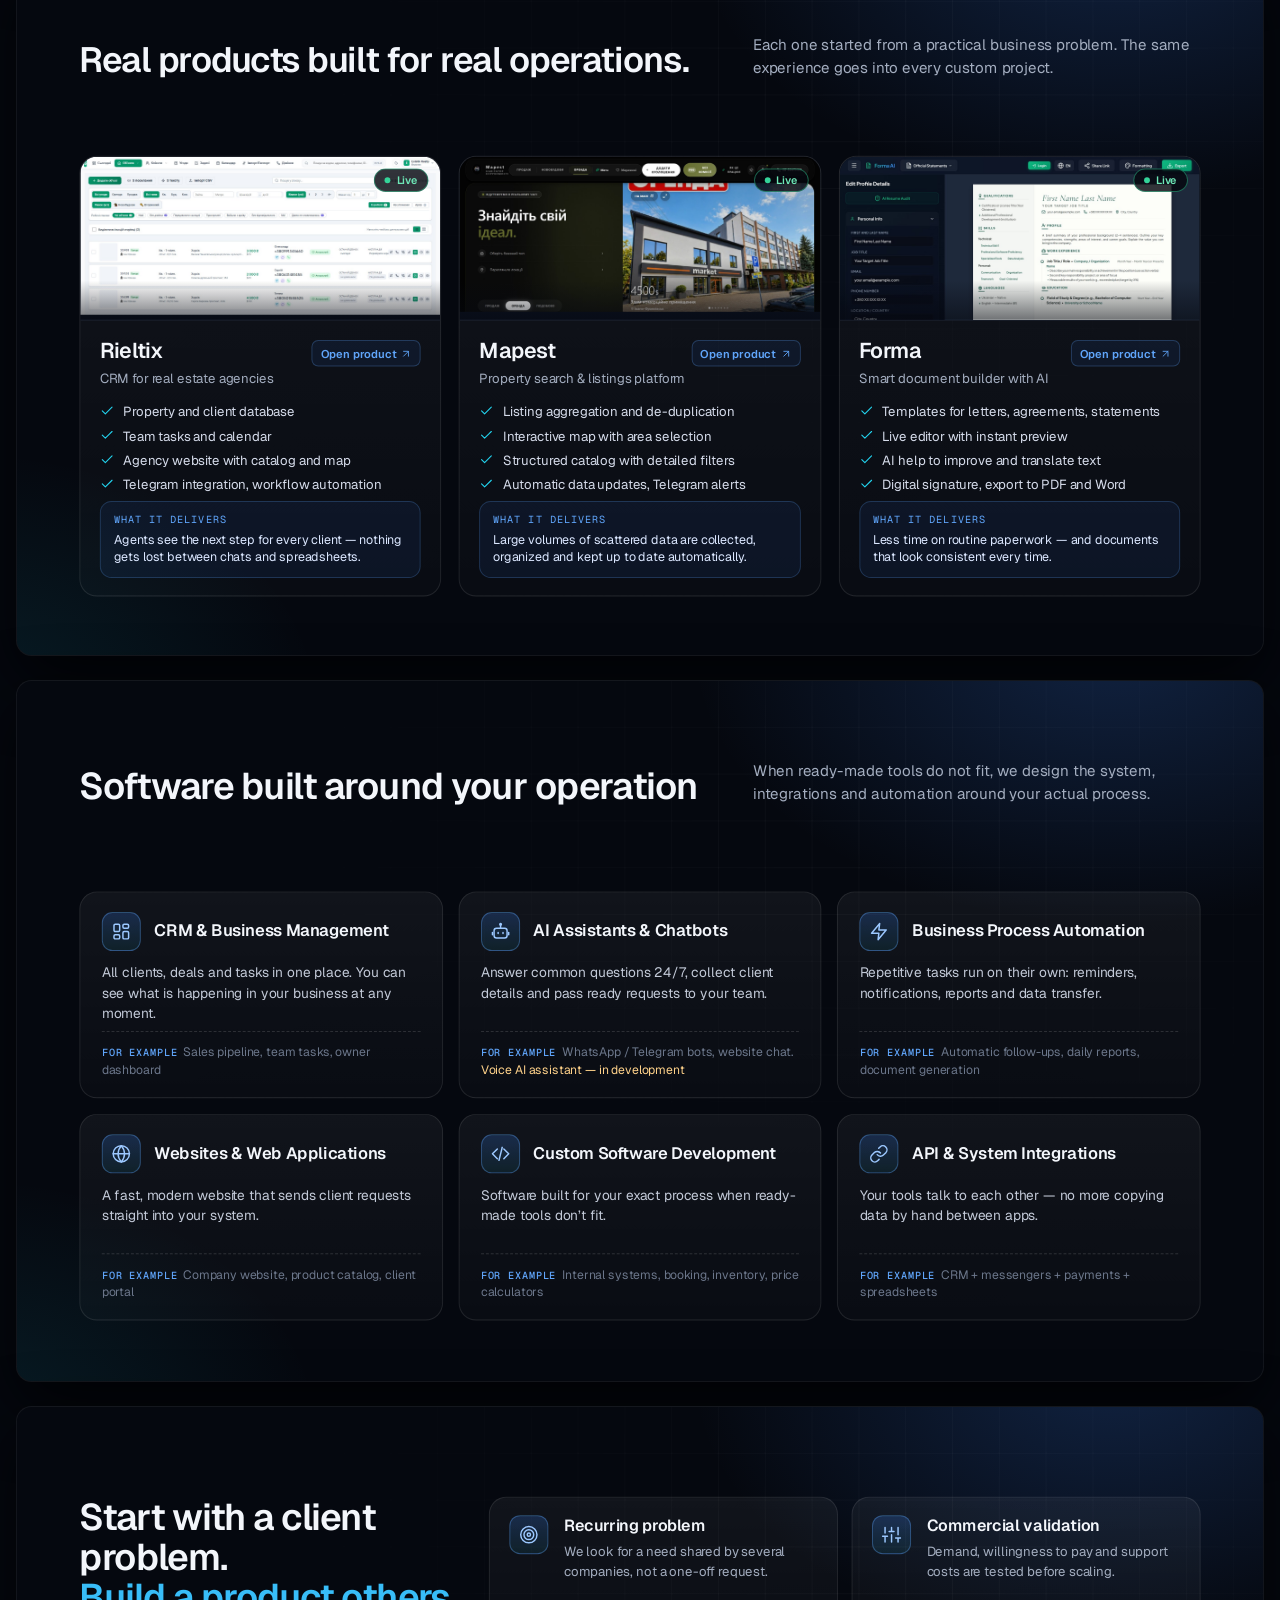
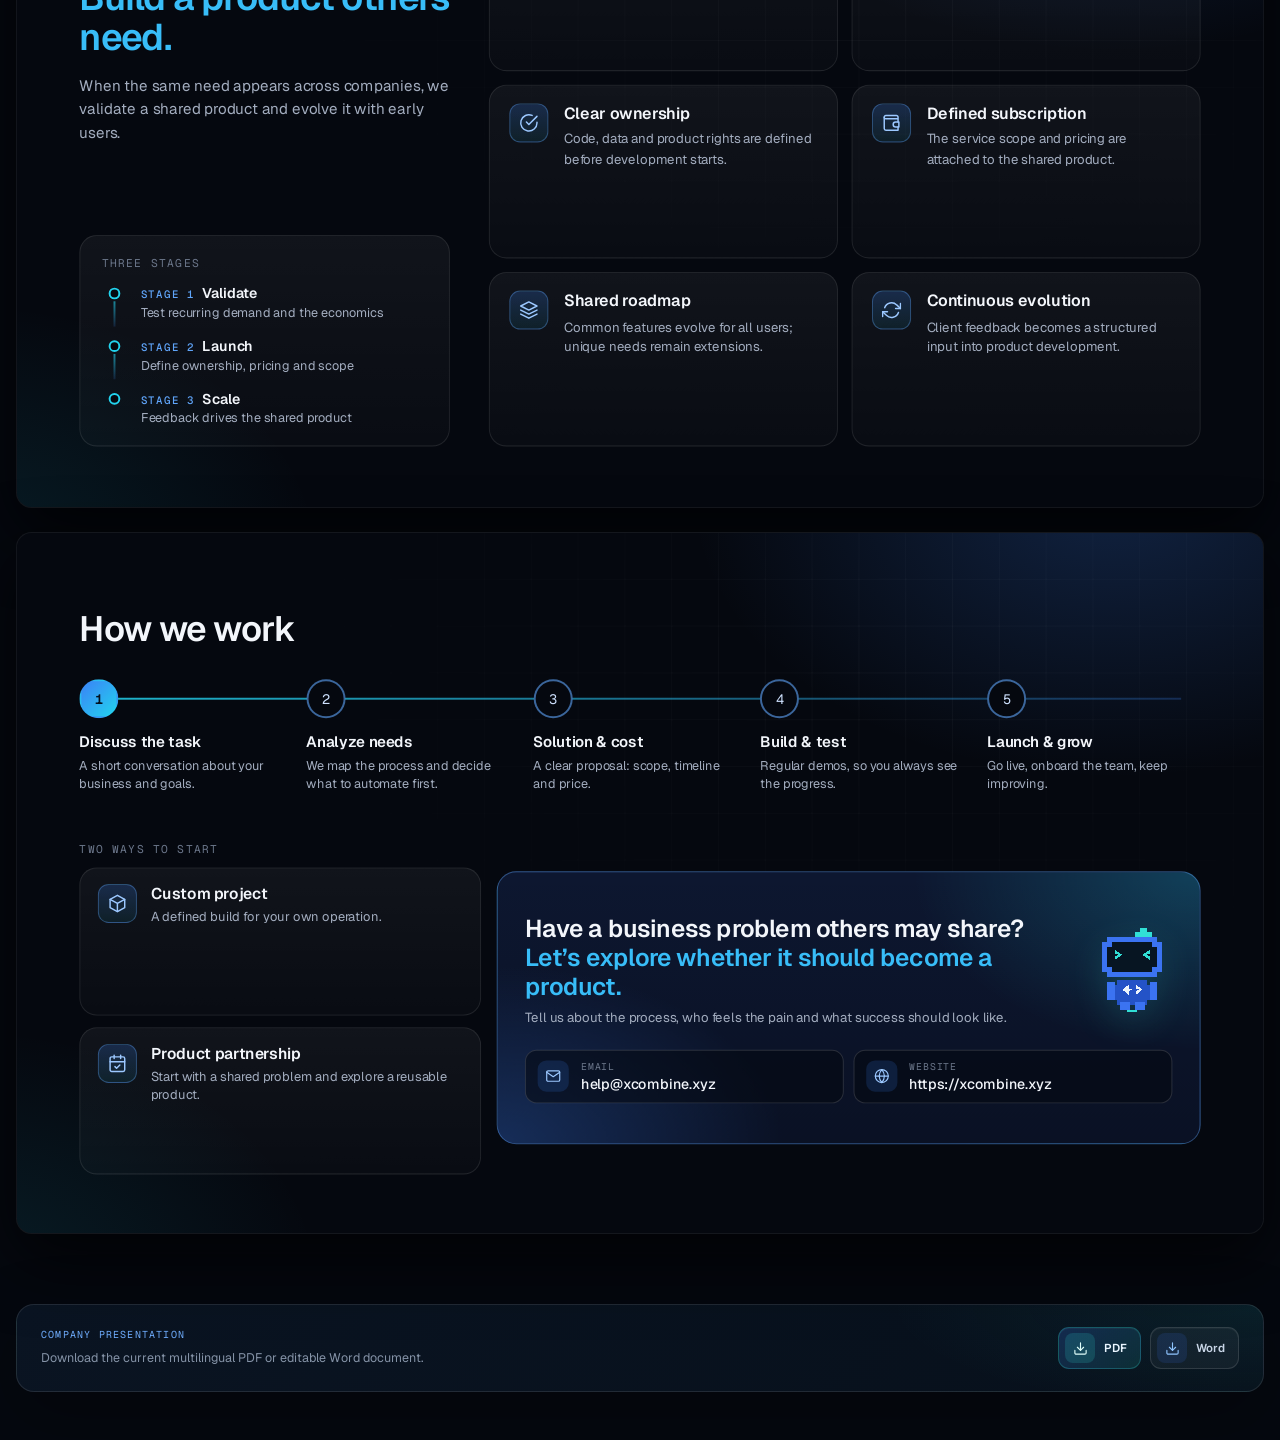
==== commit 8e77a016: "Add AI crawler discovery files" ====
--- a/site/index.html
+++ b/site/index.html
@@ -5,6 +5,9 @@
 <meta name="theme-color" content="#05080f">
 <meta name="description" content="Explore ready-to-use software, order a custom solution, or help shape a new product built around your industry&#x27;s needs.">
 <meta name="robots" content="index,follow,max-image-preview:large,max-snippet:-1,max-video-preview:-1">
+<meta name="googlebot" content="index,follow,max-image-preview:large,max-snippet:-1">
+<meta name="bingbot" content="index,follow,max-image-preview:large,max-snippet:-1">
+
 <link rel="canonical" href="https://xcombine.xyz/">
 <link rel="icon" href="assets/favicon.svg" type="image/svg+xml">
 <link rel="icon" href="assets/favicon.ico" sizes="any">
@@ -16,12 +19,18 @@
 <meta property="og:description" content="Explore ready-to-use software, order a custom solution, or help shape a new product built around your industry&#x27;s needs.">
 <meta property="og:url" content="https://xcombine.xyz/">
 <meta property="og:image" content="https://xcombine.xyz/assets/brand/xcombine-preview.png">
+<meta property="og:image:type" content="image/png">
+<meta property="og:image:width" content="1200">
+<meta property="og:image:height" content="720">
+<meta property="og:image:alt" content="xcombine — Software product studio">
 <meta property="og:locale" content="en_US">
 <meta name="twitter:card" content="summary_large_image">
 <meta name="twitter:title" content="xcombine — Software product studio">
 <meta name="twitter:description" content="Explore ready-to-use software, order a custom solution, or help shape a new product built around your industry&#x27;s needs.">
 <meta name="twitter:image" content="https://xcombine.xyz/assets/brand/xcombine-preview.png">
+<meta name="twitter:image:alt" content="xcombine — Software product studio">
 <link rel="alternate" hreflang="en" href="https://xcombine.xyz/"><link rel="alternate" hreflang="id" href="https://xcombine.xyz/id.html"><link rel="alternate" hreflang="uk" href="https://xcombine.xyz/uk.html"><link rel="alternate" hreflang="de" href="https://xcombine.xyz/de.html"><link rel="alternate" hreflang="es" href="https://xcombine.xyz/es.html"><link rel="alternate" hreflang="x-default" href="https://xcombine.xyz/">
+<link rel="alternate" type="text/markdown" href="llms.txt" title="AI-readable site summary">
 <link rel="preconnect" href="https://fonts.googleapis.com"><link rel="preconnect" href="https://fonts.gstatic.com" crossorigin>
 <link href="https://fonts.googleapis.com/css2?family=Geist:wght@300..800&family=Geist+Mono:wght@400;500;600&display=swap" rel="stylesheet">
 <link rel="stylesheet" href="assets/style.css">
@@ -145,7 +154,7 @@
         </div>
         <img class="contact-companion" src="assets/brand/xcombine-companion.svg" alt="">
       </div>
-      <div class="contacts"><a class="contact" href="https://xcombine.xyz"><div class="ci"><svg class="" viewBox="0 0 24 24" fill="none" stroke="currentColor" stroke-width="1.8" stroke-linecap="round" stroke-linejoin="round"><circle cx="12" cy="12" r="10"/><path d="M2 12h20"/><path d="M12 2a15.3 15.3 0 0 1 4 10 15.3 15.3 0 0 1-4 10 15.3 15.3 0 0 1-4-10 15.3 15.3 0 0 1 4-10z"/></svg></div><div><small>Website</small><b>https://xcombine.xyz</b></div></a></div>
+      <div class="contacts"><a class="contact" href="mailto:help@xcombine.xyz"><div class="ci"><svg class="" viewBox="0 0 24 24" fill="none" stroke="currentColor" stroke-width="1.8" stroke-linecap="round" stroke-linejoin="round"><rect x="2" y="4" width="20" height="16" rx="2"/><polyline points="22,6 12,13 2,6"/></svg></div><div><small>Email</small><b>help@xcombine.xyz</b></div></a><a class="contact" href="https://xcombine.xyz"><div class="ci"><svg class="" viewBox="0 0 24 24" fill="none" stroke="currentColor" stroke-width="1.8" stroke-linecap="round" stroke-linejoin="round"><circle cx="12" cy="12" r="10"/><path d="M2 12h20"/><path d="M12 2a15.3 15.3 0 0 1 4 10 15.3 15.3 0 0 1-4 10 15.3 15.3 0 0 1-4-10 15.3 15.3 0 0 1 4-10z"/></svg></div><div><small>Website</small><b>https://xcombine.xyz</b></div></a></div>
     </div>
   </div>
 <footer class="foot"><span>Company Profile · 2026</span><span class="links"><a href="https://rieltix.com/">rieltix.com</a><a href="https://mapest.app/">mapest.app</a><a href="https://forma.ink/">forma.ink</a></span><span class="num">06 / 06</span></footer></section>
@@ -176,8 +185,8 @@
   </div>
 </div>
 
-<script id="profile-config" type="application/json">{"version": 1, "lang": "en", "brand": "xcombine", "logo": "", "descriptor": "Independent Software Studio", "docLabel": "Company Profile", "year": "2026", "contacts": {"whatsapp": "", "telegram": "", "email": "", "website": "https://xcombine.xyz"}, "products": [{"id": "rieltix", "name": "Rieltix", "url": "https://rieltix.com/", "shot": "rieltix_crm.jpg", "coverSub": "Real estate CRM", "status": "Live", "tag": "CRM for real estate agencies", "features": ["Property and client database", "Team tasks and calendar", "Agency website with catalog and map", "Telegram integration, workflow automation"], "benefit": "Agents see the next step for every client — nothing gets lost between chats and spreadsheets.", "actionLabel": "", "badgeColor": "r"}, {"id": "mapest", "name": "Mapest", "url": "https://mapest.app/", "shot": "mapest_platform.jpg", "coverSub": "Property platform", "status": "Live", "tag": "Property search & listings platform", "features": ["Listing aggregation and de-duplication", "Interactive map with area selection", "Structured catalog with detailed filters", "Automatic data updates, Telegram alerts"], "benefit": "Large volumes of scattered data are collected, organized and kept up to date automatically.", "actionLabel": "", "badgeColor": "m"}, {"id": "forma", "name": "Forma", "url": "https://forma.ink/", "shot": "forma_doc.jpg", "coverSub": "AI documents", "status": "Live", "tag": "Smart document builder with AI", "features": ["Templates for letters, agreements, statements", "Live editor with instant preview", "AI help to improve and translate text", "Digital signature, export to PDF and Word"], "benefit": "Less time on routine paperwork — and documents that look consistent every time.", "actionLabel": "", "badgeColor": "f"}], "text": {"lang": "en", "descriptor": "Independent Software Studio", "brand_submark": "software product studio", "doc_label": "Company Profile", "year": "2026", "cover_chip": "Software Product Studio", "cover_eyebrow": "Software · AI · Automation", "cover_title_a": "Your business has a problem.", "cover_title_b": "We build the solution.", "cover_sub": "Products / Engineering / Automation", "cover_lead": "Explore ready-to-use software, order a custom solution, or help shape a new product built around your industry's needs.", "cover_cta_primary": "Discuss your idea", "cover_cta_secondary": "Explore products", "cover_trust": "Built for real operations. Designed to evolve.", "cover_products_label": "Ready-to-use products", "p2_eyebrow": "01 — How we solve it", "p2_title_a": "One problem.", "p2_title_b": "Multiple ways to solve it.", "p2_lead": "We start with the business need, then choose the right delivery model instead of forcing every client into custom development.", "p2_problems_label": "Three ways to work", "p2_problems": [["Custom development", "A unique system built for your processes, integrations and operating model."], ["Ready-to-use products", "Choose an existing product with subscription or licensing, plus optional setup and adaptation."], ["Product partnership", "A recurring problem becomes a shared product built and evolved with its first clients."]], "p2_flow_label": "From problem to product", "p2_flow": [["Describe the need", "what should work better"], ["Validate the fit", "custom or reusable"], ["Choose the model", "scope, ownership, pricing"], ["Launch", "build, integrate, onboard"], ["Evolve", "feedback improves the product"]], "p2_cmp_label": "A clear commercial boundary", "p2_cmp_head": ["Custom project", "Product subscription"], "p2_cmp": [["One client with unique requirements", "Many clients with shared functionality"], ["Paid development and implementation", "A recurring access fee"], ["Client-specific features stay separate", "Shared features make the product stronger"]], "p3_eyebrow": "02 — Our products", "p3_title": "Real products built for real operations.", "p3_title_continued": "More products built for real business needs.", "p3_lead": "Each one started from a practical business problem. The same experience goes into every custom project.", "benefit_label": "What it delivers", "p4_eyebrow": "03 — Custom development", "p4_title": "Software built around your operation", "p4_lead": "When ready-made tools do not fit, we design the system, integrations and automation around your actual process.", "example_label": "For example", "services": [["crm", "CRM & Business Management", "All clients, deals and tasks in one place. You can see what is happening in your business at any moment.", "Sales pipeline, team tasks, owner dashboard"], ["bot", "AI Assistants & Chatbots", "Answer common questions 24/7, collect client details and pass ready requests to your team.", "WhatsApp / Telegram bots, website chat. Voice AI assistant — in development"], ["zap", "Business Process Automation", "Repetitive tasks run on their own: reminders, notifications, reports and data transfer.", "Automatic follow-ups, daily reports, document generation"], ["globe", "Websites & Web Applications", "A fast, modern website that sends client requests straight into your system.", "Company website, product catalog, client portal"], ["code", "Custom Software Development", "Software built for your exact process when ready-made tools don’t fit.", "Internal systems, booking, inventory, price calculators"], ["link", "API & System Integrations", "Your tools talk to each other — no more copying data by hand between apps.", "CRM + messengers + payments + spreadsheets"]], "p5_eyebrow": "04 — Product partnership", "p5_title_a": "Start with a client problem.", "p5_title_b": "Build a product others need.", "p5_lead": "When the same need appears across companies, we validate a shared product and evolve it with early users.", "p5_phases_label": "Three stages", "p5_phases": [["Stage 1", "Validate", "Test recurring demand and the economics"], ["Stage 2", "Launch", "Define ownership, pricing and scope"], ["Stage 3", "Scale", "Feedback drives the shared product"]], "benefits": [["target", "Recurring problem", "We look for a need shared by several companies, not a one-off request."], ["sliders", "Commercial validation", "Demand, willingness to pay and support costs are tested before scaling."], ["check", "Clear ownership", "Code, data and product rights are defined before development starts."], ["wallet", "Defined subscription", "The service scope and pricing are attached to the shared product."], ["layers", "Shared roadmap", "Common features evolve for all users; unique needs remain extensions."], ["refresh", "Continuous evolution", "Client feedback becomes a structured input into product development."]], "p6_eyebrow": "05 — Start a conversation", "p6_title": "How we work", "steps": [["Discuss the task", "A short conversation about your business and goals."], ["Analyze needs", "We map the process and decide what to automate first."], ["Solution & cost", "A clear proposal: scope, timeline and price."], ["Build & test", "Regular demos, so you always see the progress."], ["Launch & grow", "Go live, onboard the team, keep improving."]], "models_label": "Two ways to start", "models": [["Custom project", "A defined build for your own operation."], ["Product partnership", "Start with a shared problem and explore a reusable product."]], "cta_a": "Have a business problem others may share?", "cta_b": "Let’s explore whether it should become a product.", "cta_note": "Tell us about the process, who feels the pain and what success should look like.", "contact_labels": {"whatsapp": "WhatsApp", "telegram": "Telegram", "email": "Email", "website": "Website"}, "contact_placeholders": {"whatsapp": "your WhatsApp number", "telegram": "@username", "email": "name@company.com", "website": "your-website.com"}, "ui_download_pdf": "Download PDF", "ui_whatsapp_chat": "Chat on WhatsApp", "ui_edit": "Edit", "ui_more_projects": "More projects", "ui_view_portfolio": "View portfolio", "ui_open_product": "Open product", "ui_view_project": "View project", "ui_manage_content": "Manage content", "nav_products": "Products", "nav_development": "Development", "nav_partnership": "Partnership", "nav_process": "How we work", "nav_contact": "Contact", "export_title": "Company presentation", "export_note": "Download the current multilingual PDF or editable Word document.", "word_empty_portfolio": "Add your first project through the website editor.", "word_empty_contacts": "Add your contact details through the website editor.", "word_contacts_label": "Contacts"}}</script>
-<script id="organization-schema" type="application/ld+json">{"@context": "https://schema.org", "@type": "ProfessionalService", "@id": "https://xcombine.xyz/#organization", "name": "xcombine", "url": "https://xcombine.xyz/", "description": "Explore ready-to-use software, order a custom solution, or help shape a new product built around your industry's needs.", "logo": "https://xcombine.xyz/assets/brand/xcombine-logo-color.png", "image": "https://xcombine.xyz/assets/brand/xcombine-preview.png", "areaServed": "Worldwide", "knowsLanguage": ["en", "id", "uk", "de", "es"], "serviceType": ["CRM & Business Management", "AI Assistants & Chatbots", "Business Process Automation", "Websites & Web Applications", "Custom Software Development", "API & System Integrations"], "hasOfferCatalog": {"@type": "OfferCatalog", "name": "Three ways to work", "itemListElement": [{"@type": "Offer", "itemOffered": {"@type": "Service", "name": "Custom development", "description": "A unique system built for your processes, integrations and operating model."}}, {"@type": "Offer", "itemOffered": {"@type": "Service", "name": "Ready-to-use products", "description": "Choose an existing product with subscription or licensing, plus optional setup and adaptation."}}, {"@type": "Offer", "itemOffered": {"@type": "Service", "name": "Product partnership", "description": "A recurring problem becomes a shared product built and evolved with its first clients."}}]}}</script>
+<script id="profile-config" type="application/json">{"version": 1, "lang": "en", "brand": "xcombine", "logo": "", "descriptor": "Independent Software Studio", "docLabel": "Company Profile", "year": "2026", "contacts": {"whatsapp": "", "telegram": "", "email": "help@xcombine.xyz", "website": "https://xcombine.xyz"}, "products": [{"id": "rieltix", "name": "Rieltix", "url": "https://rieltix.com/", "shot": "rieltix_crm.jpg", "coverSub": "Real estate CRM", "status": "Live", "tag": "CRM for real estate agencies", "features": ["Property and client database", "Team tasks and calendar", "Agency website with catalog and map", "Telegram integration, workflow automation"], "benefit": "Agents see the next step for every client — nothing gets lost between chats and spreadsheets.", "actionLabel": "", "badgeColor": "r"}, {"id": "mapest", "name": "Mapest", "url": "https://mapest.app/", "shot": "mapest_platform.jpg", "coverSub": "Property platform", "status": "Live", "tag": "Property search & listings platform", "features": ["Listing aggregation and de-duplication", "Interactive map with area selection", "Structured catalog with detailed filters", "Automatic data updates, Telegram alerts"], "benefit": "Large volumes of scattered data are collected, organized and kept up to date automatically.", "actionLabel": "", "badgeColor": "m"}, {"id": "forma", "name": "Forma", "url": "https://forma.ink/", "shot": "forma_doc.jpg", "coverSub": "AI documents", "status": "Live", "tag": "Smart document builder with AI", "features": ["Templates for letters, agreements, statements", "Live editor with instant preview", "AI help to improve and translate text", "Digital signature, export to PDF and Word"], "benefit": "Less time on routine paperwork — and documents that look consistent every time.", "actionLabel": "", "badgeColor": "f"}], "text": {"lang": "en", "descriptor": "Independent Software Studio", "brand_submark": "software product studio", "doc_label": "Company Profile", "year": "2026", "cover_chip": "Software Product Studio", "cover_eyebrow": "Software · AI · Automation", "cover_title_a": "Your business has a problem.", "cover_title_b": "We build the solution.", "cover_sub": "Products / Engineering / Automation", "cover_lead": "Explore ready-to-use software, order a custom solution, or help shape a new product built around your industry's needs.", "cover_cta_primary": "Discuss your idea", "cover_cta_secondary": "Explore products", "cover_trust": "Built for real operations. Designed to evolve.", "cover_products_label": "Ready-to-use products", "p2_eyebrow": "01 — How we solve it", "p2_title_a": "One problem.", "p2_title_b": "Multiple ways to solve it.", "p2_lead": "We start with the business need, then choose the right delivery model instead of forcing every client into custom development.", "p2_problems_label": "Three ways to work", "p2_problems": [["Custom development", "A unique system built for your processes, integrations and operating model."], ["Ready-to-use products", "Choose an existing product with subscription or licensing, plus optional setup and adaptation."], ["Product partnership", "A recurring problem becomes a shared product built and evolved with its first clients."]], "p2_flow_label": "From problem to product", "p2_flow": [["Describe the need", "what should work better"], ["Validate the fit", "custom or reusable"], ["Choose the model", "scope, ownership, pricing"], ["Launch", "build, integrate, onboard"], ["Evolve", "feedback improves the product"]], "p2_cmp_label": "A clear commercial boundary", "p2_cmp_head": ["Custom project", "Product subscription"], "p2_cmp": [["One client with unique requirements", "Many clients with shared functionality"], ["Paid development and implementation", "A recurring access fee"], ["Client-specific features stay separate", "Shared features make the product stronger"]], "p3_eyebrow": "02 — Our products", "p3_title": "Real products built for real operations.", "p3_title_continued": "More products built for real business needs.", "p3_lead": "Each one started from a practical business problem. The same experience goes into every custom project.", "benefit_label": "What it delivers", "p4_eyebrow": "03 — Custom development", "p4_title": "Software built around your operation", "p4_lead": "When ready-made tools do not fit, we design the system, integrations and automation around your actual process.", "example_label": "For example", "services": [["crm", "CRM & Business Management", "All clients, deals and tasks in one place. You can see what is happening in your business at any moment.", "Sales pipeline, team tasks, owner dashboard"], ["bot", "AI Assistants & Chatbots", "Answer common questions 24/7, collect client details and pass ready requests to your team.", "WhatsApp / Telegram bots, website chat. Voice AI assistant — in development"], ["zap", "Business Process Automation", "Repetitive tasks run on their own: reminders, notifications, reports and data transfer.", "Automatic follow-ups, daily reports, document generation"], ["globe", "Websites & Web Applications", "A fast, modern website that sends client requests straight into your system.", "Company website, product catalog, client portal"], ["code", "Custom Software Development", "Software built for your exact process when ready-made tools don’t fit.", "Internal systems, booking, inventory, price calculators"], ["link", "API & System Integrations", "Your tools talk to each other — no more copying data by hand between apps.", "CRM + messengers + payments + spreadsheets"]], "p5_eyebrow": "04 — Product partnership", "p5_title_a": "Start with a client problem.", "p5_title_b": "Build a product others need.", "p5_lead": "When the same need appears across companies, we validate a shared product and evolve it with early users.", "p5_phases_label": "Three stages", "p5_phases": [["Stage 1", "Validate", "Test recurring demand and the economics"], ["Stage 2", "Launch", "Define ownership, pricing and scope"], ["Stage 3", "Scale", "Feedback drives the shared product"]], "benefits": [["target", "Recurring problem", "We look for a need shared by several companies, not a one-off request."], ["sliders", "Commercial validation", "Demand, willingness to pay and support costs are tested before scaling."], ["check", "Clear ownership", "Code, data and product rights are defined before development starts."], ["wallet", "Defined subscription", "The service scope and pricing are attached to the shared product."], ["layers", "Shared roadmap", "Common features evolve for all users; unique needs remain extensions."], ["refresh", "Continuous evolution", "Client feedback becomes a structured input into product development."]], "p6_eyebrow": "05 — Start a conversation", "p6_title": "How we work", "steps": [["Discuss the task", "A short conversation about your business and goals."], ["Analyze needs", "We map the process and decide what to automate first."], ["Solution & cost", "A clear proposal: scope, timeline and price."], ["Build & test", "Regular demos, so you always see the progress."], ["Launch & grow", "Go live, onboard the team, keep improving."]], "models_label": "Two ways to start", "models": [["Custom project", "A defined build for your own operation."], ["Product partnership", "Start with a shared problem and explore a reusable product."]], "cta_a": "Have a business problem others may share?", "cta_b": "Let’s explore whether it should become a product.", "cta_note": "Tell us about the process, who feels the pain and what success should look like.", "contact_labels": {"whatsapp": "WhatsApp", "telegram": "Telegram", "email": "Email", "website": "Website"}, "contact_placeholders": {"whatsapp": "your WhatsApp number", "telegram": "@username", "email": "name@company.com", "website": "your-website.com"}, "ui_download_pdf": "Download PDF", "ui_whatsapp_chat": "Chat on WhatsApp", "ui_edit": "Edit", "ui_more_projects": "More projects", "ui_view_portfolio": "View portfolio", "ui_open_product": "Open product", "ui_view_project": "View project", "ui_manage_content": "Manage content", "nav_products": "Products", "nav_development": "Development", "nav_partnership": "Partnership", "nav_process": "How we work", "nav_contact": "Contact", "export_title": "Company presentation", "export_note": "Download the current multilingual PDF or editable Word document.", "word_empty_portfolio": "Add your first project through the website editor.", "word_empty_contacts": "Add your contact details through the website editor.", "word_contacts_label": "Contacts"}}</script>
+<script id="organization-schema" type="application/ld+json">{"@context": "https://schema.org", "@type": "ProfessionalService", "@id": "https://xcombine.xyz/#organization", "name": "xcombine", "url": "https://xcombine.xyz/", "description": "Explore ready-to-use software, order a custom solution, or help shape a new product built around your industry's needs.", "logo": "https://xcombine.xyz/assets/brand/xcombine-logo-color.png", "image": "https://xcombine.xyz/assets/brand/xcombine-preview.png", "areaServed": "Worldwide", "knowsLanguage": ["en", "id", "uk", "de", "es"], "serviceType": ["CRM & Business Management", "AI Assistants & Chatbots", "Business Process Automation", "Websites & Web Applications", "Custom Software Development", "API & System Integrations"], "hasOfferCatalog": {"@type": "OfferCatalog", "name": "Three ways to work", "itemListElement": [{"@type": "Offer", "itemOffered": {"@type": "Service", "name": "Custom development", "description": "A unique system built for your processes, integrations and operating model."}}, {"@type": "Offer", "itemOffered": {"@type": "Service", "name": "Ready-to-use products", "description": "Choose an existing product with subscription or licensing, plus optional setup and adaptation."}}, {"@type": "Offer", "itemOffered": {"@type": "Service", "name": "Product partnership", "description": "A recurring problem becomes a shared product built and evolved with its first clients."}}]}, "email": "help@xcombine.xyz", "contactPoint": {"@type": "ContactPoint", "contactType": "sales", "url": "https://xcombine.xyz", "availableLanguage": ["English", "Bahasa Indonesia", "Українська", "Deutsch", "Español"]}, "sameAs": ["https://rieltix.com/", "https://mapest.app/", "https://forma.ink/"]}</script>
 <script src="assets/docx.iife.js"></script>
 <script src="assets/app.js"></script>
 <script>
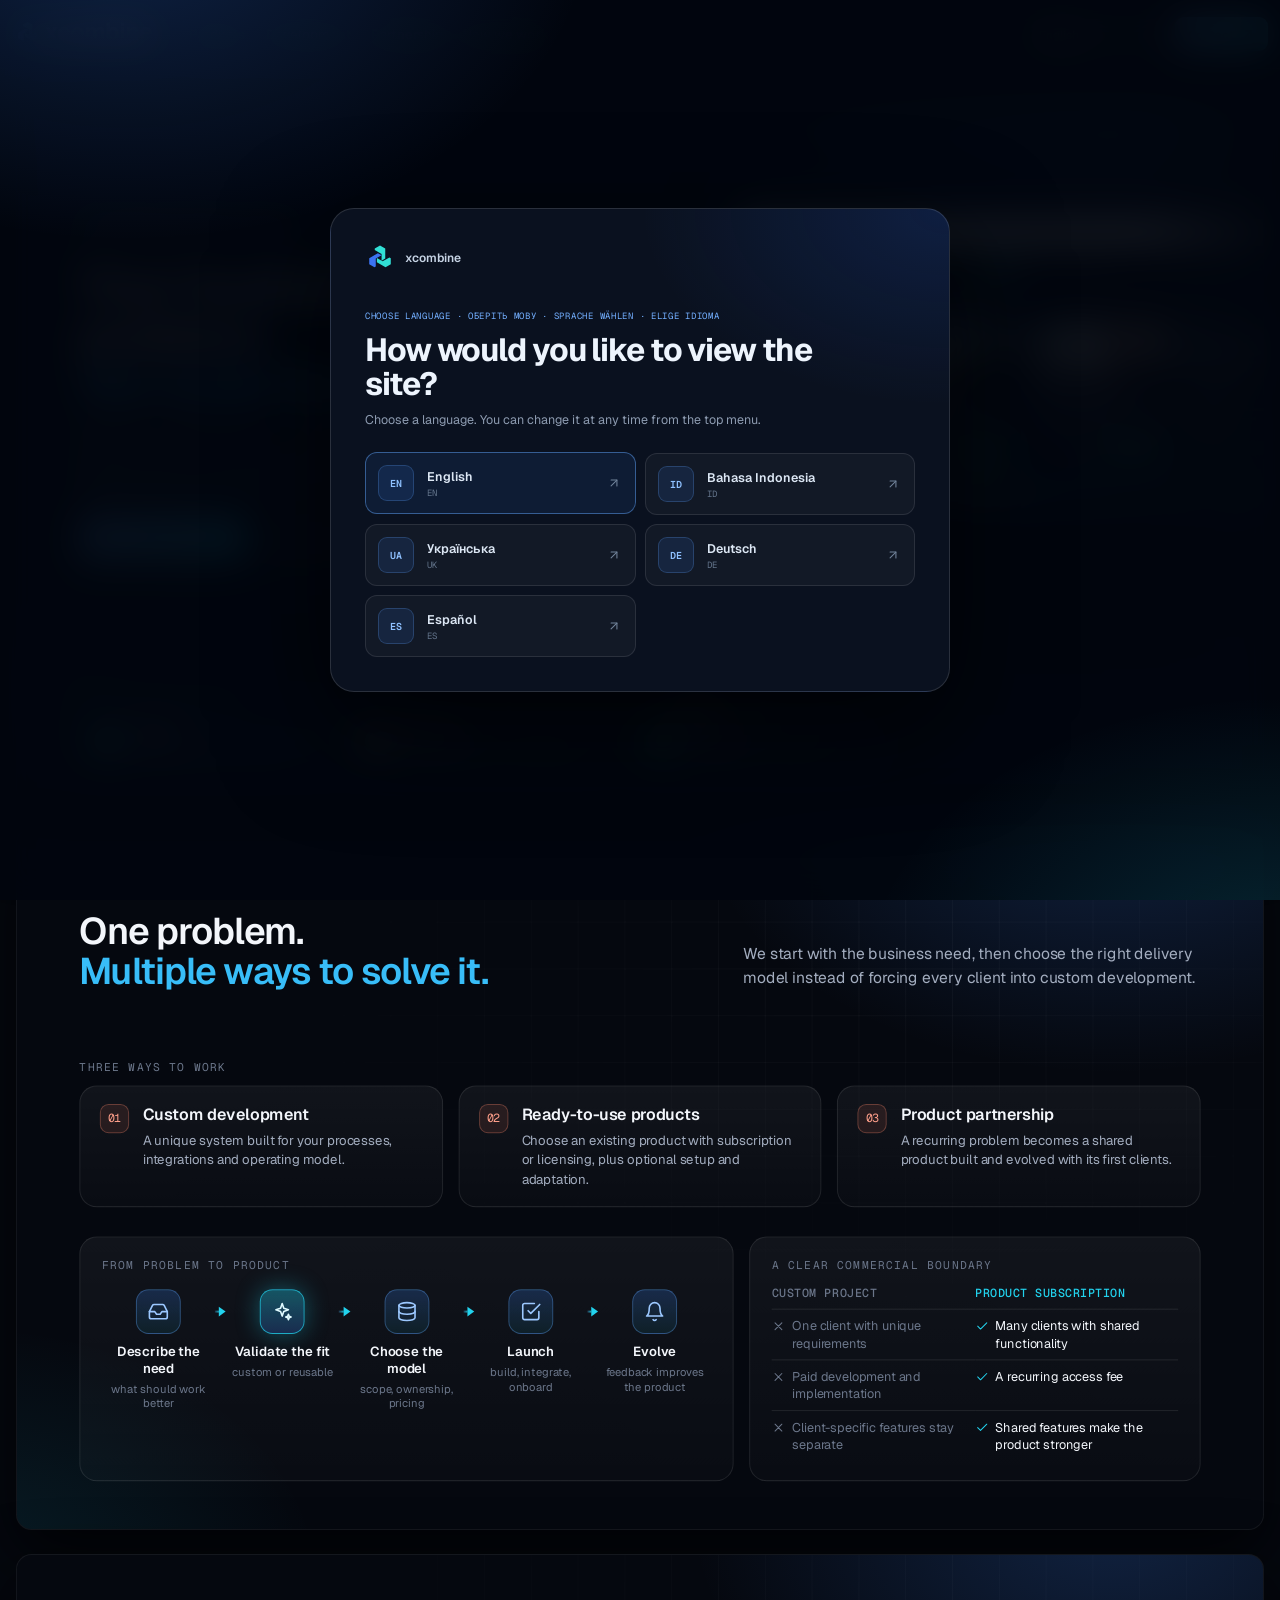
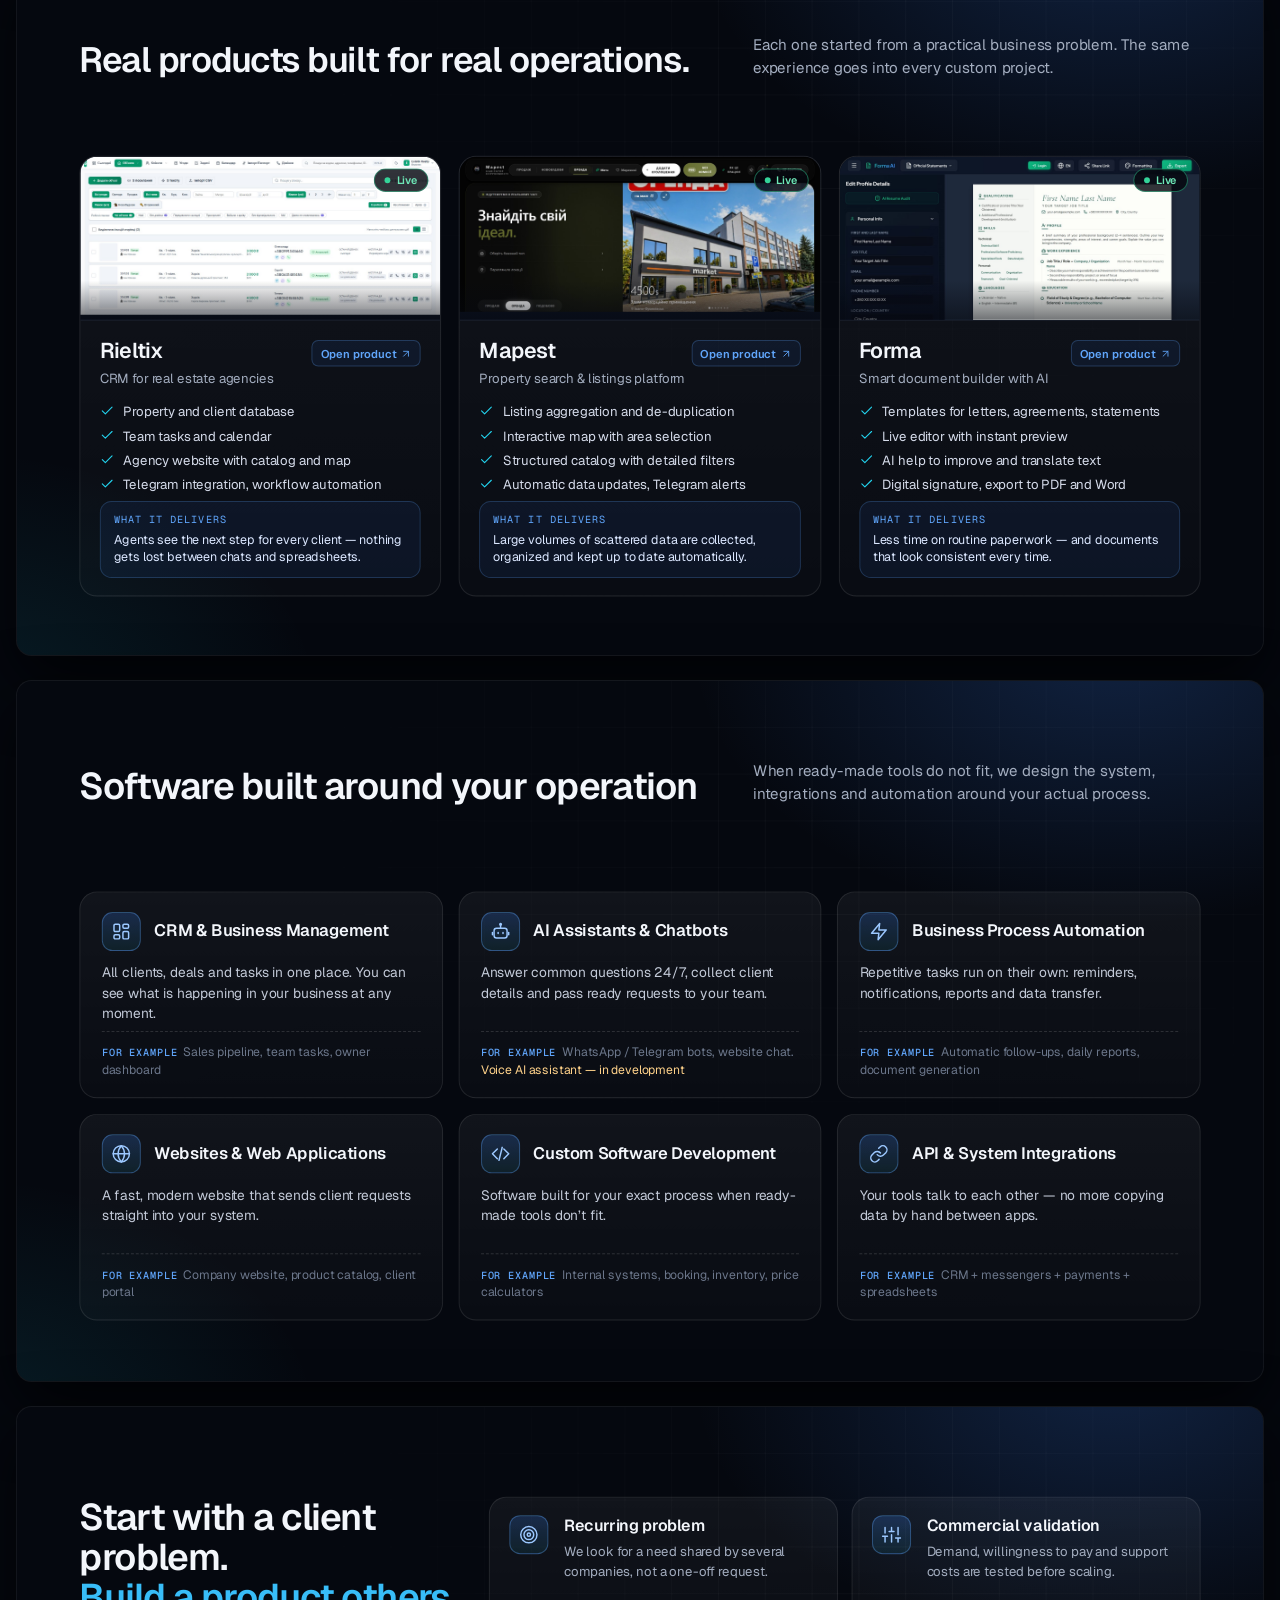
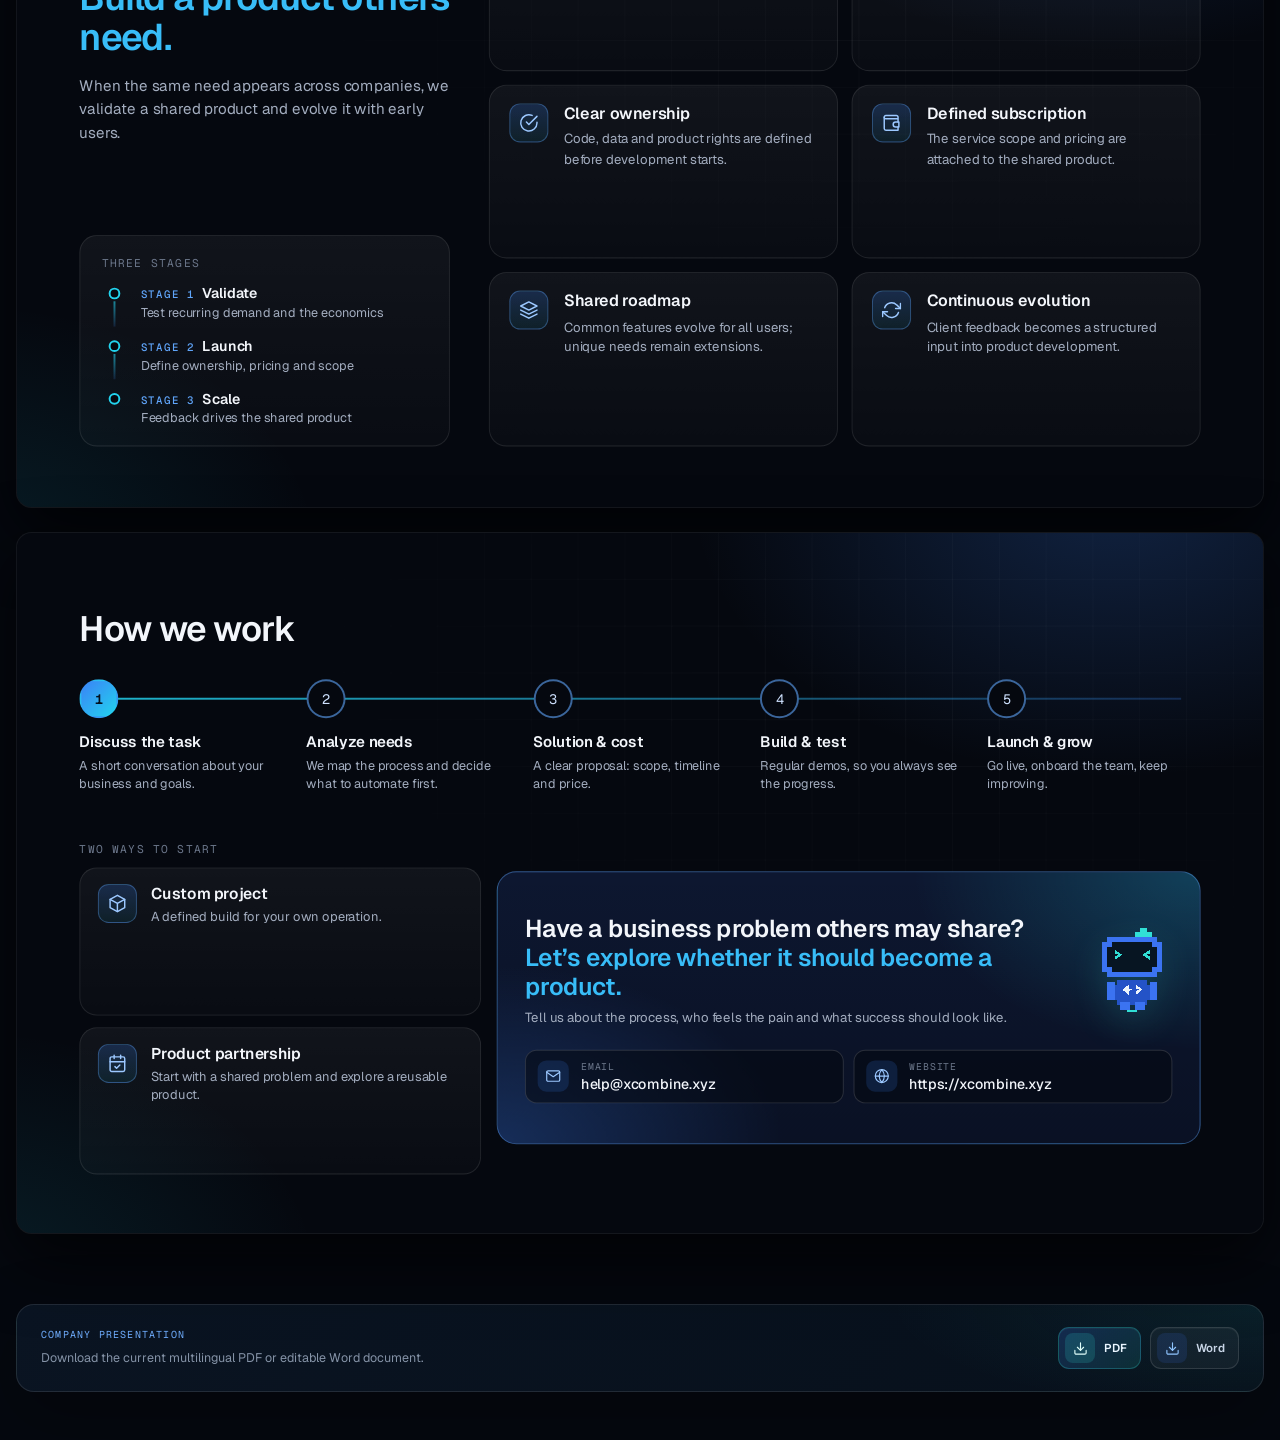
==== commit 86fcfcdb: "Expose favicons from the site root" ====
--- a/site/index.html
+++ b/site/index.html
@@ -9,9 +9,10 @@
 <meta name="bingbot" content="index,follow,max-image-preview:large,max-snippet:-1">
 
 <link rel="canonical" href="https://xcombine.xyz/">
-<link rel="icon" href="assets/favicon.svg" type="image/svg+xml">
-<link rel="icon" href="assets/favicon.ico" sizes="any">
-<link rel="apple-touch-icon" href="assets/icon-180.png">
+<link rel="icon" href="/favicon.ico" sizes="48x48">
+<link rel="icon" href="/icon-48.png" type="image/png" sizes="48x48">
+<link rel="icon" href="/favicon.svg" type="image/svg+xml" sizes="any">
+<link rel="apple-touch-icon" href="/apple-touch-icon.png" sizes="180x180">
 <link rel="manifest" href="assets/site.webmanifest">
 <meta property="og:type" content="website">
 <meta property="og:site_name" content="xcombine">
--- a/site/assets/web.css
+++ b/site/assets/web.css
@@ -49,10 +49,10 @@
 
 .site-nav a {
   flex: 0 0 auto;
-  padding: 8px;
+  padding: 8px 9px;
   border-radius: 8px;
   color: #8d9aae;
-  font-size: 12.5px;
+  font-size: 13px;
   font-weight: 550;
   letter-spacing: 0.005em;
   white-space: nowrap;
@@ -253,8 +253,8 @@
   }
 
   .site-nav a {
-    padding: 7px 6px;
-    font-size: 11.5px;
+    padding: 7px;
+    font-size: 12px;
   }
 
   .web-bar select {
@@ -262,7 +262,7 @@
   }
 }
 
-@media screen and (max-width: 980px) {
+@media screen and (max-width: 1080px) {
   .web-bar {
     width: calc(100% - 24px);
     min-height: 92px;
